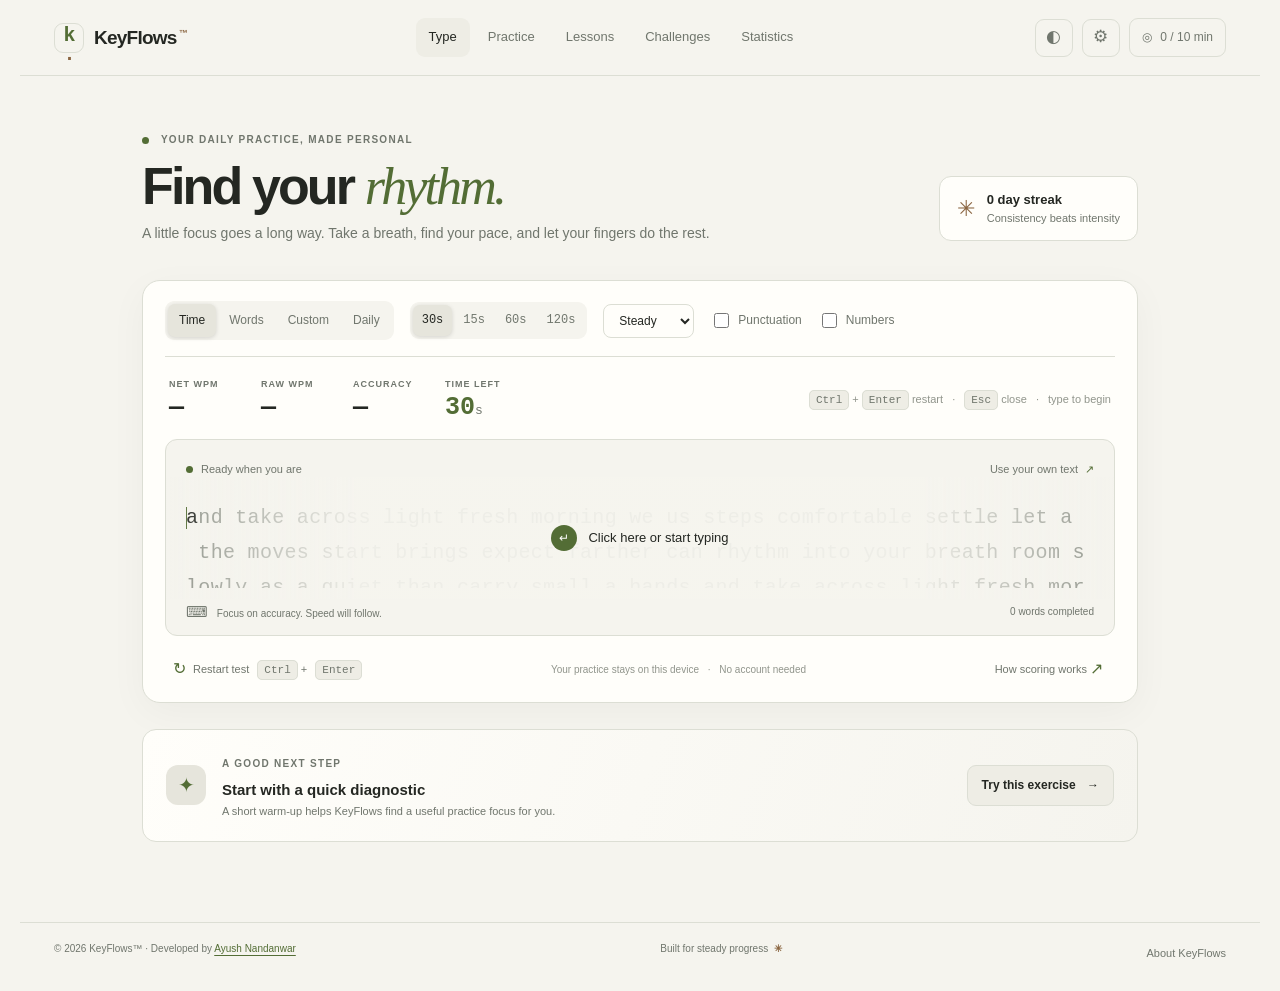
==== index.html @ b2ab203e "fix: polish KeyFlows typing experience" ====
<!doctype html>
<html lang="en" data-theme="dark">
<head>
  <meta charset="utf-8">
  <meta name="viewport" content="width=device-width, initial-scale=1">
  <meta name="theme-color" content="#111311">
  <meta name="description" content="A calmer way to build typing speed and accuracy. Practice with focused tests, thoughtful lessons, and private progress tracking.">
  <meta property="og:title" content="KeyFlows — Find your rhythm">
  <meta property="og:description" content="A calmer way to build typing speed and accuracy.">
  <meta property="og:type" content="website">
  <meta property="og:image" content="assets/og-image.svg">
  <!-- Replace the canonical URL with your deployed GitHub Pages URL. -->
  <link rel="canonical" href="https://key-flows.github.io/">
  <link rel="icon" href="assets/favicon.svg" type="image/svg+xml">
  <link rel="stylesheet" href="css/styles.css">
  <link rel="stylesheet" href="css/responsive.css">
  <link rel="stylesheet" href="css/accessibility.css">
  <title>KeyFlows — Find your rhythm</title>
</head>
<body>
  <a class="skip-link" href="#main">Skip to practice</a>
  <header class="topbar">
    <a class="brand" href="#type" aria-label="KeyFlows home"><span class="brand-mark">k<span>·</span></span><span>KeyFlows<sup>™</sup></span></a>
    <nav class="primary-nav" aria-label="Main navigation">
      <button class="nav-link active" data-view="type" aria-current="page">Type</button><button class="nav-link" data-view="practice">Practice</button><button class="nav-link" data-view="lessons">Lessons</button><button class="nav-link" data-view="challenges">Challenges</button><button class="nav-link" data-view="statistics">Statistics</button>
    </nav>
    <div class="top-actions"><button class="icon-button" id="theme-toggle" aria-label="Toggle theme" title="Toggle theme (Ctrl+Shift+L)">◐</button><button class="icon-button" id="settings-open" aria-label="Open settings" title="Settings (Ctrl+,)">⚙</button><button class="profile-pill" id="goal-chip" aria-label="Daily goal progress">◎ <span>0 / 10 min</span></button></div>
  </header>

  <main id="main">
    <section class="view active" id="view-type" aria-labelledby="page-title">
      <div class="hero-line"><div><div class="eyebrow"><span class="live-dot"></span> YOUR DAILY PRACTICE, MADE PERSONAL</div><h1 id="page-title">Find your <em>rhythm.</em></h1><p class="subhead">A little focus goes a long way. Take a breath, find your pace, and let your fingers do the rest.</p></div><div class="streak-mini"><span class="streak-icon">✳</span><div><b id="streak-count">0 day streak</b><small>Consistency beats intensity</small></div></div></div>
      <div class="practice-shell">
        <fieldset class="mode-toolbar"><legend class="sr-only">Test options</legend>
          <div class="segmented" role="group" aria-label="Test mode"><button class="segment selected" data-mode="time">Time</button><button class="segment" data-mode="words">Words</button><button class="segment" data-mode="custom">Custom</button><button class="segment" data-mode="daily">Daily</button></div>
          <div class="option-group" id="duration-options" aria-label="Test length"><button class="option selected" data-value="30">30s</button><button class="option" data-value="15">15s</button><button class="option" data-value="60">60s</button><button class="option" data-value="120">120s</button></div>
          <div class="option-group hidden" id="word-options" aria-label="Word count"><button class="option" data-value="10">10</button><button class="option selected" data-value="25">25</button><button class="option" data-value="50">50</button><button class="option" data-value="100">100</button></div>
          <label class="select-wrap"><span class="sr-only">Difficulty</span><select id="difficulty"><option value="easy">Gentle</option><option value="standard" selected>Steady</option><option value="hard">Focused</option></select></label>
          <label class="toggle-label"><input type="checkbox" id="punctuation"><span>Punctuation</span></label><label class="toggle-label"><input type="checkbox" id="numbers"><span>Numbers</span></label>
        </fieldset>
        <div class="live-stats" aria-live="off"><div class="metric"><span>NET WPM</span><strong id="live-wpm">—</strong></div><div class="metric"><span>RAW WPM</span><strong id="live-raw">—</strong></div><div class="metric"><span>ACCURACY</span><strong id="live-accuracy">—</strong></div><div class="metric timer-metric"><span>TIME LEFT</span><strong id="live-timer">30<span>s</span></strong></div><div class="keyboard-hint"><kbd>Ctrl</kbd> + <kbd>Enter</kbd> restart <i>·</i> <kbd>Esc</kbd> close <i>·</i> type to begin</div></div>
        <div class="typing-card" id="typing-card"><div class="typing-meta"><span><i class="status-dot" id="status-dot"></i><span id="test-status" role="status" aria-live="polite">Ready when you are</span></span><button class="text-action" id="custom-text-open">Use your own text <span>↗</span></button></div><div id="typing-text" class="typing-text" aria-hidden="true" tabindex="-1"></div><p id="typing-accessible-text" class="sr-only"></p><textarea id="typing-input" class="typing-input" aria-label="Typing input area" aria-describedby="typing-accessible-text typing-help" autocomplete="off" autocapitalize="off" spellcheck="false" rows="1"></textarea><span id="typing-help" class="sr-only">Type the text shown. Backspace moves back but mistakes remain in scoring.</span><button id="start-overlay" class="start-overlay"><span class="play-icon">↵</span><span>Click here or start typing</span></button><div class="typing-footer"><span><span class="key-icon">⌨</span> Focus on accuracy. Speed will follow.</span><span id="word-progress">0 / 25 words</span></div></div>
        <div class="below-practice"><button class="quiet-button" id="restart-btn"><span>↻</span> Restart test <kbd>Ctrl</kbd> + <kbd>Enter</kbd></button><span class="privacy-note">Your practice stays on this device <span>·</span> No account needed</span><button class="quiet-button" id="help-open">How scoring works <span>↗</span></button></div>
      </div>
      <section class="next-exercise" aria-label="Recommended practice"><div class="next-icon">✦</div><div class="next-copy"><span class="eyebrow">A GOOD NEXT STEP</span><h2 id="recommend-title">Start with a quick diagnostic</h2><p id="recommend-copy">A short warm-up helps KeyFlows find a useful practice focus for you.</p></div><button class="button button-secondary" id="recommend-start">Try this exercise <span>→</span></button></section>
    </section>

    <section class="view" id="view-practice" aria-labelledby="practice-title"><div class="section-heading"><div><div class="eyebrow">PRACTICE WITH PURPOSE</div><h1 id="practice-title">Build a better habit.</h1><p class="subhead">Short, focused sessions that meet you where you are.</p></div></div><div class="practice-grid"><article class="coach-card"><div class="card-icon">✦</div><div class="eyebrow">YOUR COACH</div><h2 id="coach-title">Your first session is the starting point.</h2><p id="coach-copy">Complete a quick typing test and we’ll look for patterns worth practicing. Your history stays private on this device.</p><div class="weakness-tags" id="weakness-tags"><span>Letters</span><span>Rhythm</span><span>Accuracy</span></div><button class="button button-primary" id="coach-start">Start a diagnostic <span>→</span></button></article><article class="goal-card"><div class="eyebrow">A STEADY PACE</div><h2>Your daily goal</h2><p>A few minutes of mindful practice can add up over time.</p><div class="goal-progress"><div class="ring" id="goal-ring"><span id="goal-percent">0%</span></div><div><b><span id="goal-minutes">0</span> of <span id="goal-target">10</span> min</b><small>today’s practice</small></div></div><label class="field-label" for="goal-setting">Daily target</label><select id="goal-setting" class="field"><option value="5">5 minutes</option><option value="10" selected>10 minutes</option><option value="15">15 minutes</option><option value="20">20 minutes</option></select></article></div><h2 class="subsection-title">Quick exercises</h2><div class="exercise-grid" id="exercise-grid"></div><h2 class="subsection-title">Your milestones</h2><p class="subhead">XP is earned for time spent practicing. Levels celebrate showing up, not only speed.</p><div class="milestone-card"><div class="level-mark"><span id="skill-level">1</span></div><div class="milestone-copy"><b id="level-name">New rhythm</b><span><span id="xp-total">0</span> XP · <span id="xp-next">100</span> XP to next level</span></div><div class="xp-track"><span id="xp-bar"></span></div></div><div class="badge-grid" id="badge-grid"></div></section>

    <section class="view" id="view-lessons" aria-labelledby="lessons-title"><div class="section-heading"><div><div class="eyebrow">LEARN AT YOUR OWN PACE</div><h1 id="lessons-title">Small steps, <em>strong habits.</em></h1><p class="subhead">Friendly, focused lessons to build confidence from the home row up.</p></div></div><div class="lesson-grid" id="lesson-grid"></div><div class="lesson-active hidden" id="lesson-active"><button class="text-action" id="lesson-back">← All lessons</button><div class="lesson-copy"><span class="eyebrow" id="lesson-kicker">LESSON 01</span><h2 id="lesson-name"></h2><p id="lesson-instructions"></p></div><div class="lesson-target" id="lesson-target"></div><button class="button button-primary" id="lesson-start">Begin lesson <span>→</span></button></div></section>

    <section class="view" id="view-challenges" aria-labelledby="challenges-title"><div class="section-heading"><div><div class="eyebrow">ONE TEXT. EVERY DAY.</div><h1 id="challenges-title">A daily challenge.</h1><p class="subhead">A shared prompt to keep your practice fresh. Your result is saved privately here.</p></div><div class="date-badge" id="challenge-date"></div></div><article class="challenge-card"><div class="challenge-top"><span class="challenge-mark">✳</span><div><div class="eyebrow">TODAY’S PROMPT</div><h2 id="challenge-name">Daily flow</h2></div><span class="local-badge">LOCAL PERSONAL BEST</span></div><p id="challenge-description">The same prompt is available to everyone each day.</p><div class="challenge-sample" id="challenge-sample"></div><div class="challenge-bottom"><div><span class="eyebrow">YOUR BEST TODAY</span><strong id="challenge-best">—</strong></div><div class="challenge-actions"><button class="button button-secondary" id="share-challenge">Share prompt <span>↗</span></button><button class="button button-primary" id="challenge-start">Take today’s challenge <span>→</span></button></div></div></article><div class="notice"><span>ⓘ</span><p>Challenge results are stored only in this browser. Public leaderboards, verified accounts, and cross-device sync need a server and are not part of this static edition.</p></div><h2 class="subsection-title">Your challenge history</h2><div id="challenge-history" class="history-list"></div></section>

    <section class="view" id="view-statistics" aria-labelledby="statistics-title"><div class="section-heading"><div><div class="eyebrow">YOUR PRACTICE, OVER TIME</div><h1 id="statistics-title">Progress, <em>not pressure.</em></h1><p class="subhead">A clear view of the work you’ve put in.</p></div><button class="button button-secondary" id="export-btn">Export my data <span>↓</span></button></div><div class="stat-grid"><article class="stat-tile"><span>BEST NET SPEED</span><strong id="stat-best">—</strong><small>words per minute</small></article><article class="stat-tile"><span>AVERAGE NET SPEED</span><strong id="stat-average">—</strong><small>across completed tests</small></article><article class="stat-tile"><span>AVERAGE ACCURACY</span><strong id="stat-accuracy">—</strong><small>all-time average</small></article><article class="stat-tile"><span>TESTS COMPLETED</span><strong id="stat-tests">0</strong><small><span id="stat-hours">0</span> min of practice</small></article></div><div class="charts-grid"><article class="chart-card"><div class="chart-heading"><div><span class="eyebrow">SPEED OVER TIME</span><h2>Your rhythm</h2></div><span class="chart-unit">NET WPM</span></div><svg id="speed-chart" viewBox="0 0 600 200" role="img" aria-label="Speed trend chart"><text x="300" y="100" text-anchor="middle">Complete a test to see your progress</text></svg></article><article class="chart-card"><div class="chart-heading"><div><span class="eyebrow">ACCURACY OVER TIME</span><h2>Careful counts</h2></div><span class="chart-unit">PERCENT</span></div><svg id="accuracy-chart" viewBox="0 0 600 200" role="img" aria-label="Accuracy trend chart"><text x="300" y="100" text-anchor="middle">Complete a test to see your progress</text></svg></article></div><div class="history-heading"><h2>Recent sessions</h2><span id="history-count">0 sessions</span></div><div id="session-history" class="history-list"></div></section>
  </main>

  <footer class="site-footer"><span>© 2026 KeyFlows™ · Developed by <a href="https://ayushnandanwar.github.io/" target="_blank" rel="noopener noreferrer">Ayush Nandanwar</a></span><span>Built for steady progress <b>✳</b></span><button class="text-action" data-view="about">About KeyFlows</button></footer>
  <div class="toast-region" id="toast-region" aria-live="polite"></div>

  <dialog id="result-dialog" class="dialog result-dialog"><button class="dialog-close" data-close="result-dialog" aria-label="Close results">×</button><div class="result-card" id="result-card"><div class="result-brand"><span class="brand-mark">k<span>·</span></span><span>KeyFlows</span><span class="result-tag">SESSION COMPLETE</span></div><div class="result-headline"><span class="eyebrow">A MOMENT TO BE PROUD OF</span><h2 id="result-title">You found your flow.</h2></div><div class="result-metrics"><div class="result-primary"><span>NET WPM</span><strong id="result-wpm">0</strong></div><div><span>RAW WPM</span><strong id="result-raw">0</strong></div><div><span>ACCURACY</span><strong id="result-accuracy">0%</strong></div></div><div class="result-detail"><span><b id="result-correct">0</b> correct</span><span><b id="result-errors">0</b> incorrect</span><span><b id="result-duration">0s</b> practiced</span><span><b id="result-words">0</b> words</span></div><div class="result-comparison" id="result-comparison"></div><div class="result-trend" id="result-trend" aria-label="Recent performance summary"></div><div class="result-footer">Practice at your pace. Progress follows.</div></div><div class="result-actions"><button class="button button-primary" id="retry-btn">Try again <span>↻</span></button><button class="button button-secondary" id="result-next-lesson" hidden>Next lesson <span>→</span></button><button class="button button-secondary" id="share-btn">Share result <span>↗</span></button><button class="quiet-button" data-close="result-dialog">Done</button></div><section class="result-recommend"><span class="eyebrow">NEXT, TRY THIS</span><p id="result-recommendation">Keep your rhythm going with a short exercise.</p></section></dialog>

  <dialog id="settings-dialog" class="dialog"><button class="dialog-close" data-close="settings-dialog" aria-label="Close settings">×</button><div class="eyebrow">MAKE IT YOURS</div><h2>Settings</h2><div class="settings-section"><label class="field-label" for="theme-select">Appearance</label><select class="field" id="theme-select"><option value="dark">Dark</option><option value="light">Light</option><option value="system">System</option></select><label class="field-label" for="language-select">Text language <span>Only English content is bundled in this release</span></label><select class="field" id="language-select" disabled><option value="english">English</option></select><label class="field-label" for="custom-text">Your custom text <span>Private to this browser</span></label><textarea class="field" id="custom-text" rows="4" placeholder="Paste text you’d like to practice…"></textarea><div class="settings-buttons"><button class="button button-secondary" id="import-btn">Import data</button><button class="button button-secondary" id="export-settings-btn">Export data</button><button class="button button-danger" id="reset-btn">Reset all data</button><input type="file" id="import-file" accept="application/json,.json" hidden></div></div><p class="privacy-explainer">KeyFlows stores your settings and session summaries in local browser storage. Data does not sync between devices. Typed text is not saved with your results.</p></dialog>

  <dialog id="help-dialog" class="dialog"><button class="dialog-close" data-close="help-dialog" aria-label="Close help">×</button><div class="eyebrow">CLEAR AND CONSISTENT</div><h2>How scoring works</h2><div class="formula-list"><p><b>Raw WPM</b><span>Total characters typed ÷ 5 ÷ elapsed minutes.</span></p><p><b>Net WPM</b><span>Raw WPM minus incorrect characters ÷ elapsed minutes ÷ 5. Mistakes remain in the penalty even after correction.</span></p><p><b>Accuracy</b><span>Correct keystrokes ÷ all attempted keystrokes × 100. Backspaces don’t erase an earlier mistake from this measure.</span></p><p><b>Skipped characters</b><span>Are not counted as attempts. A word counts as completed when its trailing space is entered (or at the end of the prompt).</span></p></div><p class="privacy-explainer">Speed is hidden briefly at the start to avoid noisy readings. WPM is shown only after at least 3 seconds for a more reliable reading. Results use actual elapsed time and only completed sessions are saved.</p><div class="shortcut-list"><h3>Keyboard shortcuts</h3><p><kbd>Ctrl</kbd> + <kbd>Enter</kbd><span>Restart the current test</span></p><p><kbd>Tab</kbd><span>Move to the next focusable control</span></p><p><kbd>Esc</kbd><span>Close an open dialog</span></p><p><kbd>Ctrl</kbd> + <kbd>,</kbd><span>Open settings</span></p><p><kbd>Ctrl</kbd> + <kbd>Shift</kbd> + <kbd>L</kbd><span>Toggle theme</span></p><p><kbd>Enter</kbd><span>Start a test from page focus; in custom text, type a line break</span></p></div></dialog>
  <dialog id="custom-dialog" class="dialog"><button class="dialog-close" data-close="custom-dialog" aria-label="Close custom text">×</button><div class="eyebrow">PRACTICE YOUR WORDS</div><h2>Bring your own text.</h2><p class="subhead">Paste anything you’d like to practice. It stays in this browser and won’t be saved with session results.</p><textarea class="field" id="custom-dialog-input" rows="5" placeholder="Paste a paragraph here…"></textarea><button class="button button-primary full-button" id="apply-custom">Practice this text <span>→</span></button></dialog>
  <dialog id="about-dialog" class="dialog"><button class="dialog-close" data-close="about-dialog" aria-label="Close about">×</button><div class="eyebrow">PRACTICE THAT FEELS GOOD</div><h2>A calmer way to find your flow.</h2><p>KeyFlows is a focused, private typing practice space. The useful kind of progress is personal: showing up, building accuracy, and finding a pace that feels comfortable.</p><p>KeyFlows™ is developed by <a href="https://ayushnandanwar.github.io/" target="_blank" rel="noopener noreferrer">Ayush Nandanwar</a>. Connect with him on <a href="https://github.com/ayushnandanwar" target="_blank" rel="noopener noreferrer">GitHub</a> or <a href="https://www.linkedin.com/in/ayush-nandanwar-630214210/" target="_blank" rel="noopener noreferrer">LinkedIn</a>.</p><p>KeyFlows is a static website. Your account-free practice and progress live in this browser. Global leaderboards, multiplayer, and cross-device sync require a backend and are not enabled.</p><button class="button button-primary full-button" data-close="about-dialog">Back to practice</button></dialog>
  <script type="module" src="js/app.js?v=1.1.4"></script>
</body>
</html>
---- css/styles.css ----
:root{color-scheme:dark;--bg:#111311;--surface:#181b18;--surface-2:#202420;--surface-3:#272c27;--ink:#e8e9df;--muted:#969c91;--dim:#687066;--line:#2c322b;--accent:#c5d99a;--accent-ink:#152016;--warm:#d2b593;--bad:#ee8e84;--good:#bdd892;--shadow:0 24px 80px #0005;--radius:16px;--radius-sm:10px;--space:8px;--mono:ui-monospace,SFMono-Regular,Menlo,Monaco,Consolas,"Liberation Mono",monospace;--sans:Inter,-apple-system,BlinkMacSystemFont,"Segoe UI",sans-serif;--motion:180ms ease}
:root[data-theme="light"]{color-scheme:light;--bg:#f5f4ee;--surface:#fffefa;--surface-2:#eeede5;--surface-3:#e6e5dc;--ink:#242722;--muted:#70766d;--dim:#91958c;--line:#dcded4;--accent:#536d35;--accent-ink:#fff;--warm:#8a6540;--bad:#b1443a;--good:#55743c;--shadow:0 20px 60px #28301a1a}
*{box-sizing:border-box}html{scroll-behavior:smooth}body{margin:0;background:var(--bg);color:var(--ink);font:15px/1.55 var(--sans);min-height:100vh;transition:background var(--motion),color var(--motion)}button,input,select,textarea{font:inherit}button{color:inherit;cursor:pointer}button:focus-visible,a:focus-visible,select:focus-visible,input:focus-visible,textarea:focus-visible{outline:2px solid var(--accent);outline-offset:3px}button:disabled{opacity:.45;cursor:not-allowed}.sr-only{position:absolute;width:1px;height:1px;padding:0;margin:-1px;overflow:hidden;clip:rect(0,0,0,0);white-space:nowrap;border:0}.skip-link{position:fixed;top:-60px;left:16px;background:var(--accent);color:var(--accent-ink);padding:10px 16px;border-radius:8px;z-index:20}.skip-link:focus{top:12px}.topbar{height:76px;max-width:1240px;margin:auto;display:flex;align-items:center;justify-content:space-between;padding:0 34px;border-bottom:1px solid var(--line)}.brand{display:flex;align-items:center;gap:10px;color:var(--ink);text-decoration:none;font-weight:700;letter-spacing:-.04em;font-size:19px}.brand-mark{display:inline-grid;place-items:center;border:1px solid var(--line);border-radius:9px;width:30px;height:30px;font:700 20px var(--mono);color:var(--accent)}.brand-mark span{color:var(--warm)}.primary-nav{display:flex;gap:5px}.nav-link,.icon-button,.profile-pill{background:none;border:0;color:var(--muted);border-radius:9px}.nav-link{padding:9px 13px;font-size:13px}.nav-link:hover,.nav-link.active{background:var(--surface-2);color:var(--ink)}.top-actions{display:flex;align-items:center;gap:9px}.icon-button{width:38px;height:38px;border:1px solid var(--line);font-size:17px}.icon-button:hover,.profile-pill:hover{background:var(--surface-2);color:var(--ink)}.profile-pill{border:1px solid var(--line);padding:9px 12px;font-size:12px}.profile-pill span{margin-left:5px}main{max-width:1060px;margin:auto;padding:56px 32px 80px}.view{display:none;animation:appear .28s ease}.view.active{display:block}@keyframes appear{from{opacity:.5;transform:translateY(4px)}to{opacity:1;transform:none}}.hero-line{display:flex;align-items:flex-end;justify-content:space-between;margin-bottom:36px}.eyebrow{font-size:10px;font-weight:700;letter-spacing:.13em;color:var(--muted)}.live-dot,.status-dot{display:inline-block;width:7px;height:7px;background:var(--accent);border-radius:50%;margin-right:8px;vertical-align:middle}.hero-line h1,.section-heading h1{margin:10px 0 8px;font-size:clamp(36px,5vw,52px);letter-spacing:-.055em;line-height:1.08;font-weight:600}.hero-line h1 em,.section-heading h1 em{font-family:Georgia,serif;font-weight:400;color:var(--accent)}.subhead{color:var(--muted);margin:0;max-width:600px;font-size:14px}.streak-mini{display:flex;align-items:center;gap:12px;padding:13px 17px;border:1px solid var(--line);border-radius:12px;background:var(--surface);margin-bottom:3px}.streak-icon{font-size:22px;color:var(--warm)}.streak-mini b,.streak-mini small{display:block}.streak-mini b{font-size:13px}.streak-mini small{font-size:11px;color:var(--muted)}.practice-shell{border:1px solid var(--line);border-radius:18px;background:var(--surface);padding:20px 22px 14px;box-shadow:0 10px 38px #0000000a}.mode-toolbar{display:flex;align-items:center;gap:16px;flex-wrap:wrap;padding-bottom:16px;border-bottom:1px solid var(--line)}.segmented,.option-group{display:flex;align-items:center;background:var(--bg);border-radius:9px;padding:3px;gap:2px}.segment,.option{border:0;background:transparent;color:var(--muted);border-radius:7px;padding:7px 11px;font-size:12px}.segment.selected,.option.selected{background:var(--surface-3);color:var(--ink);box-shadow:0 1px 4px #0002}.option{font-family:var(--mono);padding:6px 9px}.select-wrap select,.field{border:1px solid var(--line);background:var(--surface);color:var(--ink);border-radius:8px;padding:8px 11px;font-size:12px}.toggle-label{font-size:12px;color:var(--muted);display:flex;gap:6px;align-items:center;cursor:pointer}.toggle-label input{accent-color:var(--accent);width:15px;height:15px}.hidden{display:none!important}.live-stats{display:flex;align-items:center;gap:28px;padding:21px 4px 17px}.metric{min-width:64px}.metric span,.result-metrics span,.stat-tile>span{display:block;font-size:9px;letter-spacing:.11em;color:var(--muted);font-weight:700}.metric strong{font:600 25px var(--mono);display:block;margin-top:1px}.timer-metric strong{color:var(--accent)}.timer-metric strong span{display:inline;font:400 13px var(--mono);letter-spacing:0;color:var(--muted)}.keyboard-hint{margin-left:auto;color:var(--dim);font-size:11px}kbd{font:11px var(--mono);padding:3px 6px;border:1px solid var(--line);border-radius:5px;color:var(--muted);background:var(--surface-2)}.keyboard-hint i{font-style:normal;padding:0 6px;color:var(--dim)}.typing-card{position:relative;background:var(--bg);border:1px solid var(--line);border-radius:12px;padding:17px 20px 12px;min-height:194px;cursor:text;overflow:hidden}.typing-meta,.typing-footer{display:flex;justify-content:space-between;align-items:center;color:var(--muted);font-size:11px}.text-action{background:none;border:0;color:var(--muted);padding:4px 0;font-size:11px}.text-action:hover{color:var(--accent)}.text-action span{color:var(--accent);padding-left:4px}.typing-text{height:106px;overflow:hidden;position:relative;padding-top:18px;font:20px/1.75 var(--mono);letter-spacing:.015em;color:var(--dim);word-break:break-word;user-select:none}.char{position:relative;white-space:pre}.char.correct{color:var(--ink)}.char.incorrect{color:var(--bad);background:#ee8e8420;border-radius:2px;text-decoration:underline;text-decoration-color:var(--bad);text-underline-offset:4px}.char.current:before{content:"";position:absolute;left:-1px;top:1px;bottom:0;width:2px;background:var(--accent);animation:blink 1s step-end infinite}.char.current{color:var(--ink)}@keyframes blink{50%{opacity:0}}.typing-input{position:absolute;opacity:.01;width:1px;height:1px;top:40%;left:50%;resize:none;border:0;padding:0}.start-overlay{position:absolute;inset:37px 0 36px;border:0;background:linear-gradient(90deg,transparent,#111311e8 20%,#111311e8 80%,transparent);color:var(--ink);display:flex;gap:11px;align-items:center;justify-content:center;font-size:13px;opacity:1;transition:opacity var(--motion)}:root[data-theme="light"] .start-overlay{background:linear-gradient(90deg,transparent,#f5f4eeed 20%,#f5f4eeed 80%,transparent)}.start-overlay.hidden{opacity:0;pointer-events:none}.play-icon{width:26px;height:26px;display:grid;place-items:center;border-radius:50%;background:var(--accent);color:var(--accent-ink);font-size:12px}.typing-footer{margin-top:12px;font-size:10px}.key-icon{font-size:15px;margin-right:6px}.below-practice{display:flex;align-items:center;justify-content:space-between;padding:15px 2px 0}.quiet-button{border:0;background:transparent;color:var(--muted);font-size:11px;padding:6px}.quiet-button:hover{color:var(--ink)}.quiet-button>span{font-size:16px;color:var(--accent);vertical-align:-1px;margin-right:4px}.quiet-button kbd{margin-left:5px}.privacy-note{font-size:10px;color:var(--dim)}.privacy-note span{padding:0 6px}.next-exercise{margin-top:26px;border:1px solid var(--line);border-radius:14px;background:linear-gradient(110deg,var(--surface),var(--bg));padding:20px 23px;display:flex;align-items:center;gap:16px}.next-icon,.card-icon{display:grid;place-items:center;flex:none;width:40px;height:40px;background:var(--surface-3);border-radius:12px;color:var(--accent);font-size:20px}.next-copy{flex:1}.next-copy h2{font-size:15px;margin:5px 0 2px;font-weight:600}.next-copy p{font-size:11px;color:var(--muted);margin:0}.button{border-radius:9px;padding:10px 14px;border:1px solid var(--line);font-size:12px;font-weight:600;transition:transform var(--motion),background var(--motion)}.button:hover{transform:translateY(-1px)}.button span{margin-left:8px}.button-primary{background:var(--accent);color:var(--accent-ink);border-color:var(--accent)}.button-primary:hover{filter:brightness(1.05)}.button-secondary{background:var(--surface-2);color:var(--ink)}.button-secondary:hover{background:var(--surface-3)}.button-danger{background:transparent;border-color:#b1443a66;color:var(--bad)}.section-heading{display:flex;justify-content:space-between;align-items:flex-end;margin-bottom:30px}.section-heading h1{font-size:42px}.section-heading .button{margin-bottom:5px}.practice-grid{display:grid;grid-template-columns:1.35fr 1fr;gap:16px}.coach-card,.goal-card,.chart-card,.stat-tile,.challenge-card{border:1px solid var(--line);background:var(--surface);border-radius:15px;padding:23px}.coach-card{background:linear-gradient(140deg,var(--surface),var(--surface-2));}.coach-card .card-icon{margin-bottom:21px}.coach-card h2,.goal-card h2{font-size:21px;letter-spacing:-.03em;margin:8px 0}.coach-card p,.goal-card p{font-size:12px;color:var(--muted);max-width:440px}.weakness-tags{display:flex;gap:7px;margin:20px 0}.weakness-tags span{font-size:10px;padding:5px 9px;border:1px solid var(--line);border-radius:99px;color:var(--muted)}.goal-progress{display:flex;align-items:center;gap:15px;margin:23px 0}.goal-progress b,.goal-progress small{display:block}.goal-progress b{font:15px var(--mono)}.goal-progress small{font-size:10px;color:var(--muted);margin-top:3px}.ring{width:60px;height:60px;border-radius:50%;display:grid;place-items:center;background:conic-gradient(var(--accent) 0deg,var(--surface-3) 0);position:relative}.ring:before{content:"";position:absolute;inset:6px;border-radius:50%;background:var(--surface)}.ring span{z-index:1;font:11px var(--mono)}.field-label{display:block;font-size:11px;color:var(--muted);margin:13px 0 7px}.field{width:100%;font-size:12px}.subsection-title{font-size:16px;margin:35px 0 14px}.exercise-grid,.lesson-grid{display:grid;grid-template-columns:repeat(3,1fr);gap:12px}.exercise-card,.lesson-card{border:1px solid var(--line);background:var(--surface);border-radius:12px;padding:17px;text-align:left;transition:border var(--motion),transform var(--motion)}.exercise-card:hover,.lesson-card:hover{border-color:var(--accent);transform:translateY(-2px)}.exercise-card b,.exercise-card span,.lesson-card b,.lesson-card span{display:block}.exercise-card b,.lesson-card b{font-size:13px;margin:8px 0 4px}.exercise-card span,.lesson-card span{font-size:11px;color:var(--muted)}.exercise-card i,.lesson-number{font-style:normal;color:var(--accent);font:12px var(--mono)}.lesson-card{min-height:136px}.lesson-active{margin-top:26px;border:1px solid var(--line);background:var(--surface);border-radius:15px;padding:24px}.lesson-copy h2{font-size:25px;margin:7px 0}.lesson-copy p{color:var(--muted);font-size:13px}.lesson-target{font:18px/1.8 var(--mono);color:var(--dim);padding:20px;border-radius:10px;background:var(--bg);margin:20px 0;word-break:break-word}.date-badge{border:1px solid var(--line);border-radius:9px;padding:9px 13px;font-size:11px;color:var(--muted)}.challenge-card{padding:25px}.challenge-top{display:flex;align-items:center;gap:14px}.challenge-mark{font-size:27px;color:var(--warm)}.challenge-top h2{margin:2px 0;font-size:20px}.local-badge{margin-left:auto;color:var(--muted);font-size:9px;letter-spacing:.1em;border:1px solid var(--line);border-radius:20px;padding:6px 9px}.challenge-card>p{font-size:12px;color:var(--muted)}.challenge-sample{font:17px/1.7 var(--mono);color:var(--muted);background:var(--bg);padding:18px;border-radius:9px;margin:20px 0}.challenge-bottom{display:flex;align-items:center;justify-content:space-between}.challenge-bottom strong{display:block;font:20px var(--mono);margin-top:4px}.notice{display:flex;gap:10px;margin-top:15px;padding:13px;border:1px solid var(--line);border-radius:10px;color:var(--muted);font-size:11px}.notice p{margin:0}.notice>span{color:var(--accent)}.history-list{border:1px solid var(--line);border-radius:12px;overflow:hidden;background:var(--surface)}.empty-state{color:var(--muted);font-size:12px;padding:24px;text-align:center}.history-row{display:grid;grid-template-columns:1fr 90px 80px 100px;gap:12px;padding:13px 16px;border-bottom:1px solid var(--line);align-items:center;font-size:11px}.history-row:last-child{border-bottom:0}.history-row strong{font:14px var(--mono)}.history-row small{color:var(--muted);display:block}.history-row .row-date{color:var(--muted)}.stat-grid{display:grid;grid-template-columns:repeat(4,1fr);gap:12px;margin-bottom:15px}.stat-tile strong{display:block;font:28px var(--mono);margin:12px 0 0}.stat-tile small{font-size:10px;color:var(--muted)}.charts-grid{display:grid;grid-template-columns:1fr 1fr;gap:14px}.chart-card{padding:20px}.chart-heading{display:flex;justify-content:space-between;align-items:center}.chart-heading h2{font-size:15px;margin:4px 0}.chart-unit{font:9px var(--mono);color:var(--muted)}.chart-card svg{width:100%;height:auto;margin-top:14px;overflow:visible}.chart-card svg text{fill:var(--muted);font:11px var(--sans)}.chart-card svg .grid-line{stroke:var(--line);stroke-dasharray:3 5}.chart-card svg .chart-line{fill:none;stroke:var(--accent);stroke-width:2.5}.chart-card svg .chart-area{fill:var(--accent);opacity:.11}.chart-card svg .chart-point{fill:var(--surface);stroke:var(--accent);stroke-width:2}.history-heading{display:flex;align-items:center;justify-content:space-between;margin:30px 0 12px}.history-heading h2{font-size:16px;margin:0}.history-heading span{font-size:10px;color:var(--muted)}.site-footer{max-width:1240px;margin:auto;padding:18px 34px 25px;display:flex;justify-content:space-between;border-top:1px solid var(--line);color:var(--muted);font-size:10px}.site-footer b{color:var(--warm);padding-left:3px}.dialog{border:1px solid var(--line);border-radius:18px;background:var(--surface);color:var(--ink);padding:27px;width:min(500px,calc(100vw - 30px));max-height:90vh;overflow:auto;box-shadow:var(--shadow)}dialog::backdrop{background:#080a08b8;backdrop-filter:blur(3px)}.dialog h2{margin:6px 0 20px;font-size:25px;letter-spacing:-.03em}.dialog-close{position:absolute;right:16px;top:14px;width:30px;height:30px;border:0;border-radius:50%;background:var(--surface-2);font-size:20px;color:var(--muted)}.dialog-close:hover{color:var(--ink)}.settings-section .field-label span{float:right;color:var(--dim);font-size:9px}.settings-buttons{display:flex;flex-wrap:wrap;gap:7px;margin-top:18px}.settings-buttons .button{font-size:10px}.privacy-explainer{font-size:11px;color:var(--muted);margin:20px 0 0}.result-dialog{width:min(620px,calc(100vw - 28px));padding:18px}.result-card{border:1px solid var(--line);background:var(--bg);border-radius:12px;padding:25px}.result-brand{display:flex;align-items:center;gap:8px;font-weight:700;font-size:13px}.result-brand .brand-mark{width:25px;height:25px;font-size:16px}.result-tag{margin-left:auto;font-size:9px;color:var(--muted);letter-spacing:.13em}.result-headline{margin:29px 0 18px}.result-headline h2{margin:5px 0 0;font:26px Georgia,serif;color:var(--accent)}.result-metrics{display:grid;grid-template-columns:1.3fr 1fr 1fr;border-top:1px solid var(--line);border-bottom:1px solid var(--line);padding:18px 0}.result-metrics strong{font:24px var(--mono);display:block;margin-top:4px}.result-primary strong{font-size:43px;color:var(--accent)}.result-detail{display:flex;gap:22px;padding:15px 0;color:var(--muted);font-size:10px}.result-detail b{color:var(--ink)}.result-comparison{font-size:11px;color:var(--muted);border-top:1px solid var(--line);padding-top:13px}.result-footer{font:italic 13px Georgia,serif;color:var(--warm);text-align:right;margin-top:17px}.result-actions{display:flex;align-items:center;justify-content:center;gap:9px;padding:15px 0 6px}.result-recommend{padding:10px 6px;border-top:1px solid var(--line)}.result-recommend p{font-size:11px;color:var(--muted);margin:5px 0}.formula-list p,.shortcut-list p{display:grid;grid-template-columns:130px 1fr;gap:10px;border-bottom:1px solid var(--line);padding:10px 0;margin:0;font-size:11px}.formula-list b{color:var(--accent)}.formula-list span,.shortcut-list span{color:var(--muted)}.shortcut-list h3{font-size:13px;margin:23px 0 8px}.shortcut-list p{grid-template-columns:150px 1fr;align-items:center}.shortcut-list kbd{margin-right:3px}.full-button{width:100%;margin-top:15px}.dialog>.subhead{margin:-10px 0 15px}.toast-region{position:fixed;bottom:22px;left:50%;transform:translateX(-50%);z-index:30;display:grid;gap:8px}.toast{padding:10px 15px;border-radius:9px;background:var(--surface-3);border:1px solid var(--line);box-shadow:var(--shadow);font-size:12px;animation:appear .2s ease}.field::placeholder{color:var(--dim)}
@media(prefers-reduced-motion:reduce){*,*:before,*:after{scroll-behavior:auto!important;animation-duration:.01ms!important;animation-iteration-count:1!important;transition-duration:.01ms!important}}
.milestone-card{display:grid;grid-template-columns:44px 1fr 1fr;align-items:center;gap:14px;padding:16px;border:1px solid var(--line);background:var(--surface);border-radius:12px;margin:13px 0}.level-mark{width:42px;height:42px;border-radius:50%;display:grid;place-items:center;background:var(--accent);color:var(--accent-ink);font:16px var(--mono)}.milestone-copy b,.milestone-copy span{display:block}.milestone-copy b{font-size:13px}.milestone-copy span{font-size:10px;color:var(--muted)}.xp-track{height:6px;border-radius:6px;background:var(--surface-3);overflow:hidden}.xp-track span{display:block;width:0;height:100%;background:var(--accent);transition:width .3s ease}.badge-grid{display:grid;grid-template-columns:repeat(5,1fr);gap:8px;margin-top:10px}.badge{display:flex;align-items:center;gap:7px;padding:9px;border:1px solid var(--line);background:var(--surface);border-radius:9px;color:var(--dim);font-size:9px}.badge span{font-size:14px}.badge.earned{border-color:color-mix(in srgb,var(--accent) 45%,var(--line));color:var(--ink)}.badge.earned span{color:var(--accent)}.challenge-actions{display:flex;gap:8px;flex-wrap:wrap;justify-content:flex-end}.result-trend{font-size:10px;color:var(--muted);padding:10px 0 0}.char.correct{text-decoration:underline;text-decoration-style:dotted;text-decoration-color:var(--good);text-underline-offset:4px}
---- css/responsive.css ----
@media(max-width:900px){.topbar{padding:0 22px}.primary-nav{gap:0}.nav-link{padding:9px}.profile-pill span{display:none}main{padding:45px 24px 65px}.mode-toolbar{gap:10px}.live-stats{gap:19px}.keyboard-hint{font-size:0}.keyboard-hint kbd,.keyboard-hint i{font-size:10px}.stat-grid{grid-template-columns:repeat(2,1fr)}}
@media(max-width:650px){.topbar{height:auto;min-height:66px;flex-wrap:wrap;padding:12px 17px;gap:10px}.brand{font-size:17px}.primary-nav{order:3;overflow:auto;width:100%;justify-content:space-between}.nav-link{font-size:11px;padding:7px 9px;white-space:nowrap}.top-actions{margin-left:auto}.top-actions .profile-pill{display:none}main{padding:34px 16px 55px}.hero-line{align-items:flex-start;gap:15px;flex-direction:column;margin-bottom:25px}.hero-line h1,.section-heading h1{font-size:38px}.streak-mini{padding:8px 11px}.practice-shell{padding:13px 12px 10px}.mode-toolbar{gap:8px}.segmented{order:0}.select-wrap{margin-left:auto}.toggle-label{font-size:10px}.live-stats{display:grid;grid-template-columns:repeat(4,1fr);gap:8px;padding:17px 3px 13px}.metric{min-width:0}.metric strong{font-size:20px}.keyboard-hint{grid-column:1/-1;margin:0;font-size:10px}.keyboard-hint kbd,.keyboard-hint i{font-size:9px}.typing-card{padding:13px;min-height:190px}.typing-text{font-size:17px;height:110px;line-height:1.7}.typing-meta{font-size:9px}.typing-footer{font-size:9px}.below-practice{gap:5px;flex-wrap:wrap}.privacy-note{order:3;width:100%;text-align:center}.quiet-button{font-size:10px}.next-exercise{align-items:flex-start;flex-wrap:wrap;padding:16px;gap:11px}.next-copy{min-width:calc(100% - 55px)}.next-exercise .button{margin-left:51px}.section-heading{align-items:flex-start;gap:10px;flex-direction:column}.section-heading h1{font-size:34px}.section-heading .button{margin:0}.practice-grid,.charts-grid{grid-template-columns:1fr}.exercise-grid,.lesson-grid{grid-template-columns:1fr 1fr}.coach-card,.goal-card,.chart-card,.challenge-card{padding:17px}.stat-grid{gap:8px}.stat-tile{padding:13px}.stat-tile strong{font-size:23px}.stat-tile>span{font-size:8px}.stat-tile small{font-size:9px}.challenge-top{flex-wrap:wrap}.local-badge{margin-left:0}.challenge-bottom{align-items:flex-start;gap:14px;flex-direction:column}.challenge-actions{justify-content:flex-start}.history-row{grid-template-columns:1fr 58px 65px;gap:7px;padding:11px}.history-row .row-date{display:none}.site-footer{padding:16px;gap:8px;flex-wrap:wrap}.site-footer>span:nth-child(2){display:none}.result-detail{gap:11px;flex-wrap:wrap}.result-metrics strong{font-size:20px}.result-primary strong{font-size:36px}.result-card{padding:18px}.result-actions{flex-wrap:wrap}.formula-list p{grid-template-columns:95px 1fr}.shortcut-list p{grid-template-columns:130px 1fr}.milestone-card{grid-template-columns:42px 1fr}.xp-track{grid-column:1/-1}.badge-grid{grid-template-columns:repeat(2,1fr)}}
@media(max-width:390px){.segment{padding:7px 8px;font-size:10px}.option{padding:6px 7px}.toggle-label{font-size:9px}.typing-text{font-size:15px}.exercise-grid,.lesson-grid{grid-template-columns:1fr}.streak-mini{width:100%}}
---- css/accessibility.css ----
/* Small, targeted usability improvements layered over the visual system. */
.typing-card:focus-within {
  outline: 2px solid var(--accent);
  outline-offset: 3px;
}

.mode-toolbar {
  border: 0;
  border-bottom: 1px solid var(--line);
  min-width: 0;
  margin: 0;
  padding: 0 0 16px;
}

.brand sup {
  color: var(--warm);
  font-size: 9px;
  margin-left: 2px;
  vertical-align: super;
}

.site-footer a,
.dialog a {
  color: var(--accent);
  text-underline-offset: 3px;
}

@media (max-width: 390px) {
  .mode-toolbar {
    gap: 8px;
  }

  .mode-toolbar .segmented {
    width: 100%;
  }

  .mode-toolbar .segment {
    flex: 1;
    padding-inline: 5px;
  }

  .mode-toolbar .select-wrap {
    margin-left: 0;
  }
}
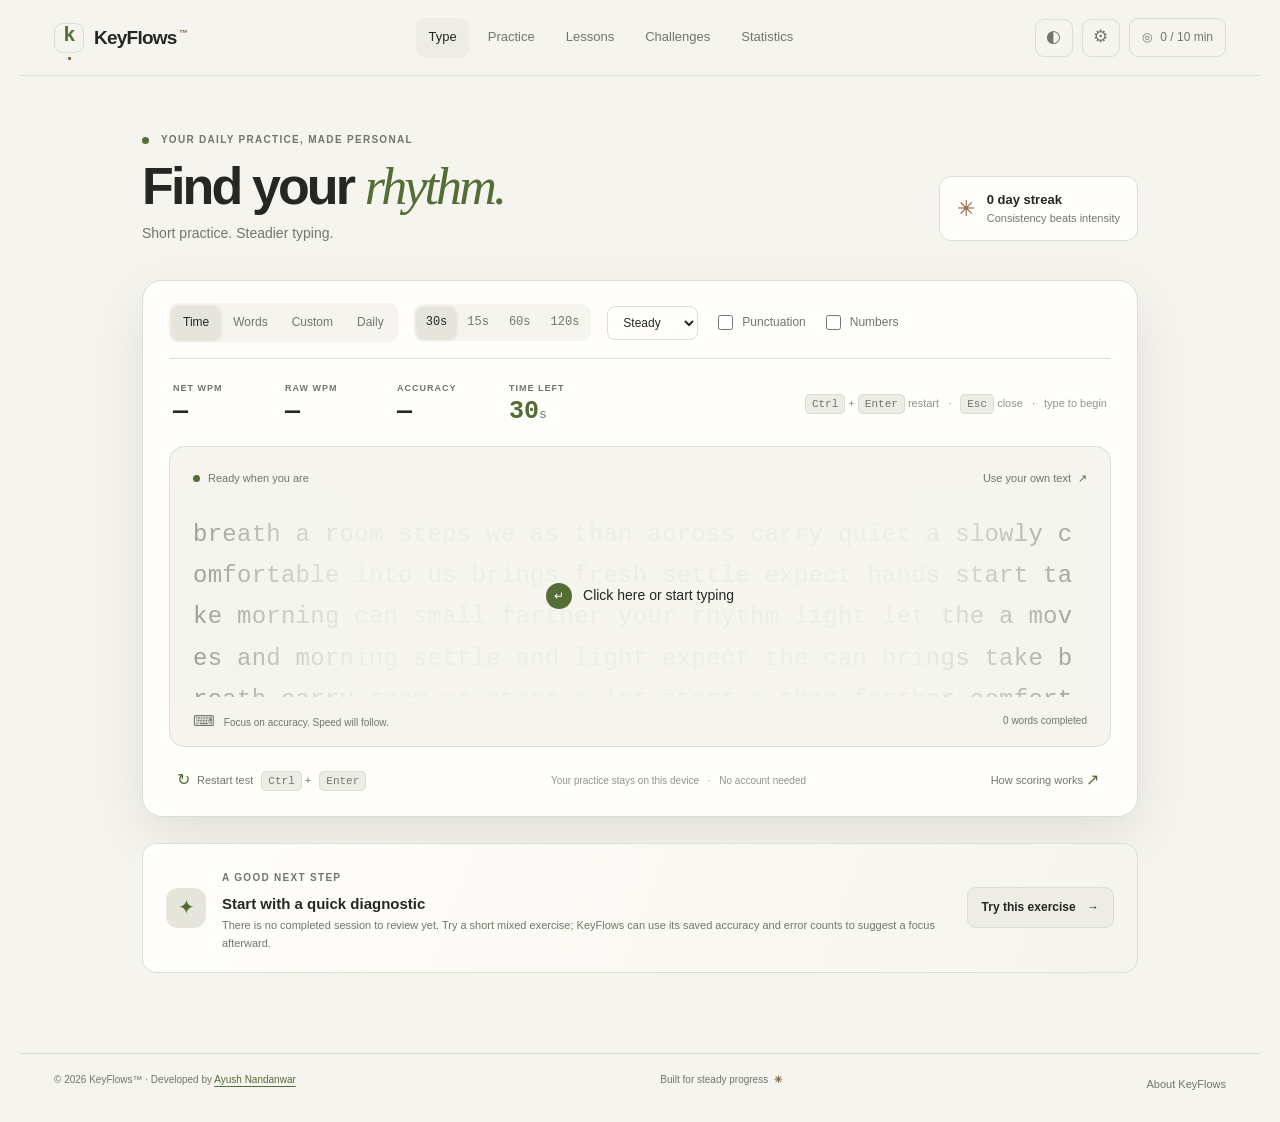
==== commit 50e5a366: "feat: personalize and polish KeyFlows practice Expand and clarify the typing stage, randomize genera" ====
--- a/index.html
+++ b/index.html
@@ -9,12 +9,11 @@
   <meta property="og:description" content="A calmer way to build typing speed and accuracy.">
   <meta property="og:type" content="website">
   <meta property="og:image" content="assets/og-image.svg">
-  <!-- Replace the canonical URL with your deployed GitHub Pages URL. -->
-  <link rel="canonical" href="https://key-flows.github.io/">
+  <link rel="canonical" href="https://keyflows.github.io/">
   <link rel="icon" href="assets/favicon.svg" type="image/svg+xml">
   <link rel="stylesheet" href="css/styles.css">
   <link rel="stylesheet" href="css/responsive.css">
-  <link rel="stylesheet" href="css/accessibility.css">
+  <link rel="stylesheet" href="css/accessibility.css?v=1.0.8">
   <title>KeyFlows — Find your rhythm</title>
 </head>
 <body>
@@ -29,7 +28,7 @@
 
   <main id="main">
     <section class="view active" id="view-type" aria-labelledby="page-title">
-      <div class="hero-line"><div><div class="eyebrow"><span class="live-dot"></span> YOUR DAILY PRACTICE, MADE PERSONAL</div><h1 id="page-title">Find your <em>rhythm.</em></h1><p class="subhead">A little focus goes a long way. Take a breath, find your pace, and let your fingers do the rest.</p></div><div class="streak-mini"><span class="streak-icon">✳</span><div><b id="streak-count">0 day streak</b><small>Consistency beats intensity</small></div></div></div>
+      <div class="hero-line"><div><div class="eyebrow"><span class="live-dot"></span> YOUR DAILY PRACTICE, MADE PERSONAL</div><h1 id="page-title">Find your <em>rhythm.</em></h1><p class="subhead">Short practice. Steadier typing.</p></div><div class="streak-mini"><span class="streak-icon">✳</span><div><b id="streak-count">0 day streak</b><small>Consistency beats intensity</small></div></div></div>
       <div class="practice-shell">
         <fieldset class="mode-toolbar"><legend class="sr-only">Test options</legend>
           <div class="segmented" role="group" aria-label="Test mode"><button class="segment selected" data-mode="time">Time</button><button class="segment" data-mode="words">Words</button><button class="segment" data-mode="custom">Custom</button><button class="segment" data-mode="daily">Daily</button></div>
@@ -57,13 +56,13 @@
   <footer class="site-footer"><span>© 2026 KeyFlows™ · Developed by <a href="https://ayushnandanwar.github.io/" target="_blank" rel="noopener noreferrer">Ayush Nandanwar</a></span><span>Built for steady progress <b>✳</b></span><button class="text-action" data-view="about">About KeyFlows</button></footer>
   <div class="toast-region" id="toast-region" aria-live="polite"></div>
 
-  <dialog id="result-dialog" class="dialog result-dialog"><button class="dialog-close" data-close="result-dialog" aria-label="Close results">×</button><div class="result-card" id="result-card"><div class="result-brand"><span class="brand-mark">k<span>·</span></span><span>KeyFlows</span><span class="result-tag">SESSION COMPLETE</span></div><div class="result-headline"><span class="eyebrow">A MOMENT TO BE PROUD OF</span><h2 id="result-title">You found your flow.</h2></div><div class="result-metrics"><div class="result-primary"><span>NET WPM</span><strong id="result-wpm">0</strong></div><div><span>RAW WPM</span><strong id="result-raw">0</strong></div><div><span>ACCURACY</span><strong id="result-accuracy">0%</strong></div></div><div class="result-detail"><span><b id="result-correct">0</b> correct</span><span><b id="result-errors">0</b> incorrect</span><span><b id="result-duration">0s</b> practiced</span><span><b id="result-words">0</b> words</span></div><div class="result-comparison" id="result-comparison"></div><div class="result-trend" id="result-trend" aria-label="Recent performance summary"></div><div class="result-footer">Practice at your pace. Progress follows.</div></div><div class="result-actions"><button class="button button-primary" id="retry-btn">Try again <span>↻</span></button><button class="button button-secondary" id="result-next-lesson" hidden>Next lesson <span>→</span></button><button class="button button-secondary" id="share-btn">Share result <span>↗</span></button><button class="quiet-button" data-close="result-dialog">Done</button></div><section class="result-recommend"><span class="eyebrow">NEXT, TRY THIS</span><p id="result-recommendation">Keep your rhythm going with a short exercise.</p></section></dialog>
+  <dialog id="result-dialog" class="dialog result-dialog"><button class="dialog-close" data-close="result-dialog" aria-label="Close results">×</button><div class="result-card" id="result-card"><div class="result-brand"><span class="brand-mark">k<span>·</span></span><span>KeyFlows</span><span class="result-tag">SESSION COMPLETE</span></div><div class="result-headline"><span class="eyebrow">A MOMENT TO BE PROUD OF</span><h2 id="result-title">You found your flow.</h2></div><div class="result-metrics"><div class="result-primary"><span>NET WPM</span><strong id="result-wpm">0</strong></div><div><span>RAW WPM</span><strong id="result-raw">0</strong></div><div><span>ACCURACY</span><strong id="result-accuracy">0%</strong></div></div><div class="result-detail"><span><b id="result-correct">0</b> correct</span><span><b id="result-errors">0</b> incorrect</span><span><b id="result-duration">0s</b> practiced</span><span><b id="result-words">0</b> words</span></div><div class="result-comparison" id="result-comparison"></div><div class="result-trend" id="result-trend" aria-label="Recent performance summary"></div><div class="result-footer">Practice at your pace. Progress follows.</div></div><div class="result-actions"><button class="button button-primary" id="retry-btn">Try again <span>↻</span></button><button class="button button-secondary" id="result-next-lesson" hidden>Next lesson <span>→</span></button><button class="button button-secondary" id="share-btn">Share result <span>↗</span></button><button class="quiet-button" data-close="result-dialog">Done</button></div><section class="result-recommend"><span class="eyebrow">YOUR PERSONALIZED COACH</span><p id="result-recommendation">Keep your rhythm going with a short exercise.</p><small>Based on your typing session and practice history on this device.</small></section></dialog>
 
   <dialog id="settings-dialog" class="dialog"><button class="dialog-close" data-close="settings-dialog" aria-label="Close settings">×</button><div class="eyebrow">MAKE IT YOURS</div><h2>Settings</h2><div class="settings-section"><label class="field-label" for="theme-select">Appearance</label><select class="field" id="theme-select"><option value="dark">Dark</option><option value="light">Light</option><option value="system">System</option></select><label class="field-label" for="language-select">Text language <span>Only English content is bundled in this release</span></label><select class="field" id="language-select" disabled><option value="english">English</option></select><label class="field-label" for="custom-text">Your custom text <span>Private to this browser</span></label><textarea class="field" id="custom-text" rows="4" placeholder="Paste text you’d like to practice…"></textarea><div class="settings-buttons"><button class="button button-secondary" id="import-btn">Import data</button><button class="button button-secondary" id="export-settings-btn">Export data</button><button class="button button-danger" id="reset-btn">Reset all data</button><input type="file" id="import-file" accept="application/json,.json" hidden></div></div><p class="privacy-explainer">KeyFlows stores your settings and session summaries in local browser storage. Data does not sync between devices. Typed text is not saved with your results.</p></dialog>
 
   <dialog id="help-dialog" class="dialog"><button class="dialog-close" data-close="help-dialog" aria-label="Close help">×</button><div class="eyebrow">CLEAR AND CONSISTENT</div><h2>How scoring works</h2><div class="formula-list"><p><b>Raw WPM</b><span>Total characters typed ÷ 5 ÷ elapsed minutes.</span></p><p><b>Net WPM</b><span>Raw WPM minus incorrect characters ÷ elapsed minutes ÷ 5. Mistakes remain in the penalty even after correction.</span></p><p><b>Accuracy</b><span>Correct keystrokes ÷ all attempted keystrokes × 100. Backspaces don’t erase an earlier mistake from this measure.</span></p><p><b>Skipped characters</b><span>Are not counted as attempts. A word counts as completed when its trailing space is entered (or at the end of the prompt).</span></p></div><p class="privacy-explainer">Speed is hidden briefly at the start to avoid noisy readings. WPM is shown only after at least 3 seconds for a more reliable reading. Results use actual elapsed time and only completed sessions are saved.</p><div class="shortcut-list"><h3>Keyboard shortcuts</h3><p><kbd>Ctrl</kbd> + <kbd>Enter</kbd><span>Restart the current test</span></p><p><kbd>Tab</kbd><span>Move to the next focusable control</span></p><p><kbd>Esc</kbd><span>Close an open dialog</span></p><p><kbd>Ctrl</kbd> + <kbd>,</kbd><span>Open settings</span></p><p><kbd>Ctrl</kbd> + <kbd>Shift</kbd> + <kbd>L</kbd><span>Toggle theme</span></p><p><kbd>Enter</kbd><span>Start a test from page focus; in custom text, type a line break</span></p></div></dialog>
   <dialog id="custom-dialog" class="dialog"><button class="dialog-close" data-close="custom-dialog" aria-label="Close custom text">×</button><div class="eyebrow">PRACTICE YOUR WORDS</div><h2>Bring your own text.</h2><p class="subhead">Paste anything you’d like to practice. It stays in this browser and won’t be saved with session results.</p><textarea class="field" id="custom-dialog-input" rows="5" placeholder="Paste a paragraph here…"></textarea><button class="button button-primary full-button" id="apply-custom">Practice this text <span>→</span></button></dialog>
   <dialog id="about-dialog" class="dialog"><button class="dialog-close" data-close="about-dialog" aria-label="Close about">×</button><div class="eyebrow">PRACTICE THAT FEELS GOOD</div><h2>A calmer way to find your flow.</h2><p>KeyFlows is a focused, private typing practice space. The useful kind of progress is personal: showing up, building accuracy, and finding a pace that feels comfortable.</p><p>KeyFlows™ is developed by <a href="https://ayushnandanwar.github.io/" target="_blank" rel="noopener noreferrer">Ayush Nandanwar</a>. Connect with him on <a href="https://github.com/ayushnandanwar" target="_blank" rel="noopener noreferrer">GitHub</a> or <a href="https://www.linkedin.com/in/ayush-nandanwar-630214210/" target="_blank" rel="noopener noreferrer">LinkedIn</a>.</p><p>KeyFlows is a static website. Your account-free practice and progress live in this browser. Global leaderboards, multiplayer, and cross-device sync require a backend and are not enabled.</p><button class="button button-primary full-button" data-close="about-dialog">Back to practice</button></dialog>
-  <script type="module" src="js/app.js?v=1.1.4"></script>
+  <script type="module" src="js/app.js?v=1.2.0"></script>
 </body>
 </html>
--- a/css/accessibility.css
+++ b/css/accessibility.css
@@ -2,6 +2,53 @@
 .typing-card:focus-within {
   outline: 2px solid var(--accent);
   outline-offset: 3px;
+}
+
+.typing-card {
+  --typing-progress: 0%;
+  transition: border-color 140ms ease, box-shadow 140ms ease;
+}
+
+.typing-card::after {
+  content: "";
+  position: absolute;
+  left: 0;
+  bottom: 0;
+  width: var(--typing-progress);
+  height: 2px;
+  border-radius: 0 2px 0 0;
+  background: var(--accent);
+  transition: width 120ms linear;
+  pointer-events: none;
+}
+
+.typing-card:hover,
+.typing-card.is-running {
+  border-color: color-mix(in srgb, var(--accent) 42%, var(--line));
+}
+
+.typing-card.is-running {
+  box-shadow: inset 0 0 0 1px color-mix(in srgb, var(--accent) 8%, transparent);
+}
+
+/* Keep the upcoming glyph visually neutral; show only the cursor after typing begins. */
+.typing-text .char.current {
+  color: inherit;
+}
+
+.typing-text:not(.is-started) .char.current::before {
+  opacity: 0;
+}
+
+/* Keep per-character feedback calm: typed letters use contrast alone, and an
+   error uses color plus a light surface tint without decorative underlines. */
+.typing-text .char.correct,
+.typing-text .char.incorrect {
+  text-decoration: none;
+}
+
+.typing-text .char.incorrect {
+  background: color-mix(in srgb, var(--bad) 12%, transparent);
 }
 
 .mode-toolbar {
@@ -25,6 +72,159 @@
   text-underline-offset: 3px;
 }
 
+/* Give the actual practice passage room to breathe. The passage stays the
+   visual anchor while the controls remain compact and easy to scan. */
+.practice-shell {
+  padding: 22px 26px 17px;
+  border-radius: 20px;
+  box-shadow: 0 18px 54px #00000016;
+}
+
+.live-stats {
+  gap: clamp(24px, 4vw, 48px);
+  padding-top: 23px;
+  padding-bottom: 20px;
+}
+
+.typing-card {
+  min-height: 294px;
+  padding: 19px 23px 14px;
+  border-radius: 15px;
+}
+
+.typing-text {
+  height: 206px;
+  padding-top: 23px;
+  font-size: 24px;
+  line-height: 1.72;
+  letter-spacing: .01em;
+}
+
+.start-overlay {
+  inset-block: 42px 43px;
+  font-size: 14px;
+}
+
+@media (max-width: 650px) {
+  main {
+    padding-top: 24px;
+  }
+
+  .hero-line {
+    flex-direction: row;
+    align-items: flex-start;
+    gap: 10px;
+    margin-bottom: 18px;
+  }
+
+  .hero-line > div:first-child {
+    min-width: 0;
+    flex: 1;
+  }
+
+  .hero-line h1 {
+    margin: 5px 0 5px;
+    font-size: clamp(29px, 8vw, 34px);
+  }
+
+  .hero-line .eyebrow {
+    font-size: 8px;
+    letter-spacing: .1em;
+  }
+
+  .hero-line .subhead {
+    max-width: 30ch;
+    font-size: 11px;
+    line-height: 1.4;
+  }
+
+  .streak-mini {
+    flex: none;
+    width: auto;
+    gap: 7px;
+    margin-top: 20px;
+    padding: 8px 9px;
+  }
+
+  .streak-mini small {
+    display: none;
+  }
+
+  .streak-icon {
+    font-size: 16px;
+  }
+
+  .streak-mini b {
+    font-size: 10px;
+    white-space: nowrap;
+  }
+
+  .practice-shell {
+    padding: 14px 13px 11px;
+    border-radius: 16px;
+  }
+
+  .live-stats {
+    gap: 9px;
+    padding: 16px 3px 14px;
+  }
+
+  .typing-card {
+    min-height: 260px;
+    padding: 14px 15px 12px;
+  }
+
+  .typing-text {
+    height: 176px;
+    padding-top: 18px;
+    font-size: 20px;
+    line-height: 1.68;
+  }
+
+  .start-overlay {
+    inset-block: 39px 42px;
+  }
+}
+
+@media (max-width: 390px) {
+  .mode-toolbar {
+    display: grid;
+    grid-template-columns: repeat(2, minmax(0, 1fr));
+    align-items: center;
+    gap: 7px;
+  }
+
+  .mode-toolbar .segmented,
+  .mode-toolbar .option-group,
+  .mode-toolbar .select-wrap {
+    grid-column: 1 / -1;
+    width: 100%;
+  }
+
+  .mode-toolbar .option-group {
+    justify-content: space-between;
+  }
+
+  .mode-toolbar .select-wrap {
+    margin: 0;
+  }
+
+  .typing-card {
+    min-height: 245px;
+  }
+
+  .typing-text {
+    height: 160px;
+    font-size: 20px;
+  }
+}
+
+@media (max-width: 350px) {
+  .typing-text {
+    font-size: 18px;
+  }
+}
+
 @media (max-width: 390px) {
   .mode-toolbar {
     gap: 8px;
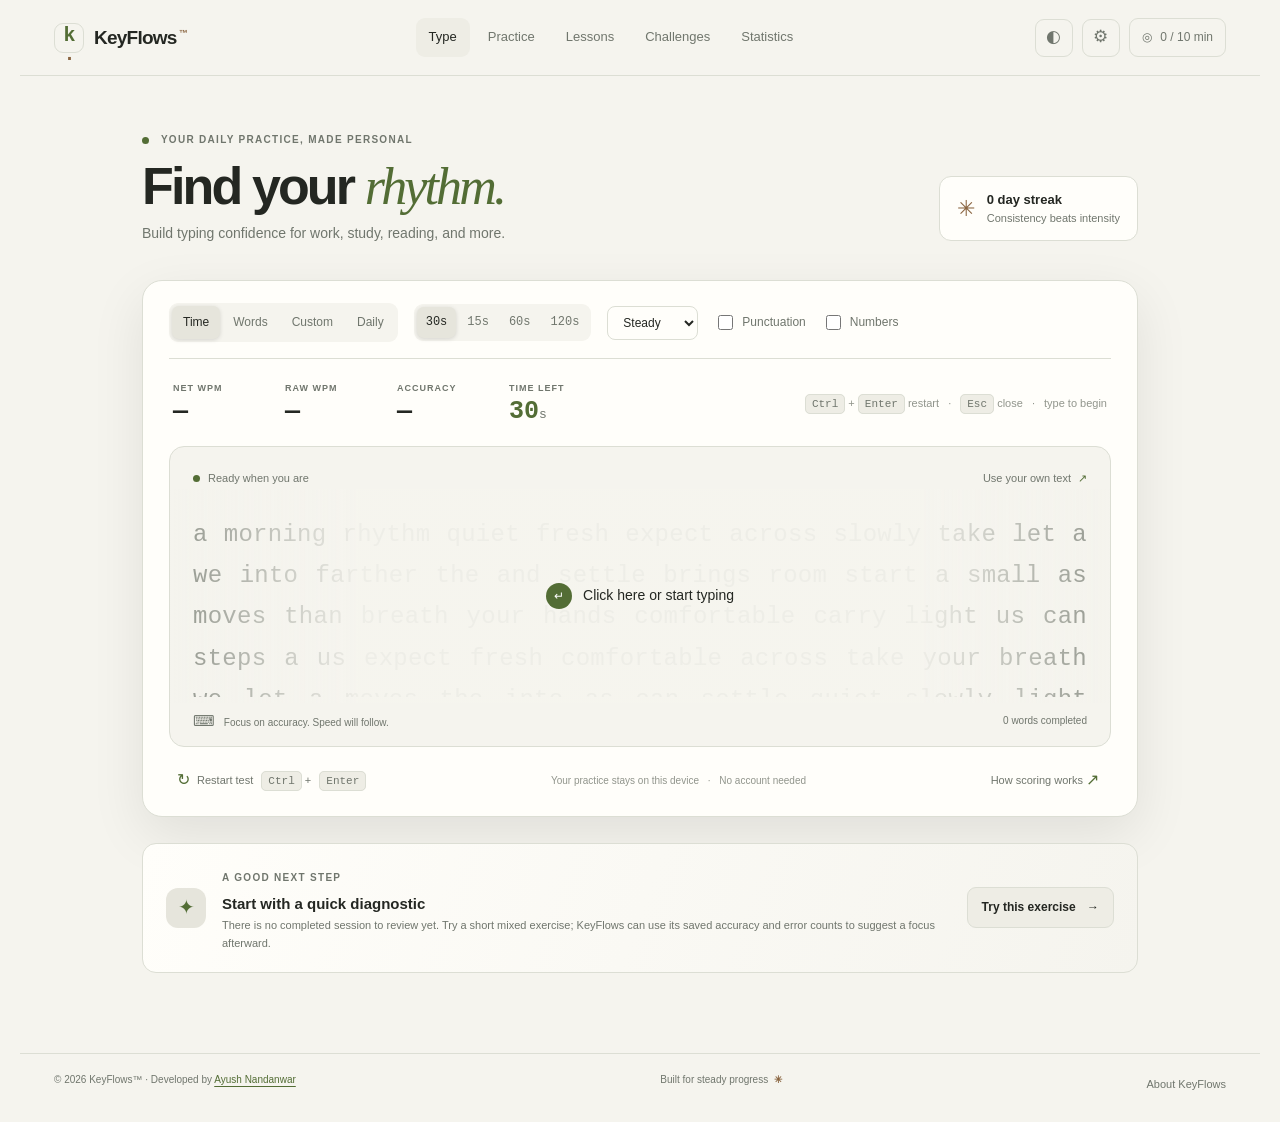
==== commit a15a4b17: "feat: add session pace graph and improve wrapping Show interval net and raw pace with cumulative acc" ====
--- a/index.html
+++ b/index.html
@@ -4,16 +4,16 @@
   <meta charset="utf-8">
   <meta name="viewport" content="width=device-width, initial-scale=1">
   <meta name="theme-color" content="#111311">
-  <meta name="description" content="A calmer way to build typing speed and accuracy. Practice with focused tests, thoughtful lessons, and private progress tracking.">
+  <meta name="description" content="A calmer way to build typing speed and accuracy for work, study, reading, and everyday writing.">
   <meta property="og:title" content="KeyFlows — Find your rhythm">
-  <meta property="og:description" content="A calmer way to build typing speed and accuracy.">
+  <meta property="og:description" content="A calmer way to build typing speed and accuracy for work, study, reading, and everyday writing.">
   <meta property="og:type" content="website">
   <meta property="og:image" content="assets/og-image.svg">
   <link rel="canonical" href="https://keyflows.github.io/">
   <link rel="icon" href="assets/favicon.svg" type="image/svg+xml">
   <link rel="stylesheet" href="css/styles.css">
   <link rel="stylesheet" href="css/responsive.css">
-  <link rel="stylesheet" href="css/accessibility.css?v=1.0.8">
+  <link rel="stylesheet" href="css/accessibility.css?v=1.1.2">
   <title>KeyFlows — Find your rhythm</title>
 </head>
 <body>
@@ -28,7 +28,7 @@
 
   <main id="main">
     <section class="view active" id="view-type" aria-labelledby="page-title">
-      <div class="hero-line"><div><div class="eyebrow"><span class="live-dot"></span> YOUR DAILY PRACTICE, MADE PERSONAL</div><h1 id="page-title">Find your <em>rhythm.</em></h1><p class="subhead">Short practice. Steadier typing.</p></div><div class="streak-mini"><span class="streak-icon">✳</span><div><b id="streak-count">0 day streak</b><small>Consistency beats intensity</small></div></div></div>
+      <div class="hero-line"><div><div class="eyebrow"><span class="live-dot"></span> YOUR DAILY PRACTICE, MADE PERSONAL</div><h1 id="page-title">Find your <em>rhythm.</em></h1><p class="subhead">Build typing confidence for work, study, reading, and more.</p></div><div class="streak-mini"><span class="streak-icon">✳</span><div><b id="streak-count">0 day streak</b><small>Consistency beats intensity</small></div></div></div>
       <div class="practice-shell">
         <fieldset class="mode-toolbar"><legend class="sr-only">Test options</legend>
           <div class="segmented" role="group" aria-label="Test mode"><button class="segment selected" data-mode="time">Time</button><button class="segment" data-mode="words">Words</button><button class="segment" data-mode="custom">Custom</button><button class="segment" data-mode="daily">Daily</button></div>
@@ -56,13 +56,13 @@
   <footer class="site-footer"><span>© 2026 KeyFlows™ · Developed by <a href="https://ayushnandanwar.github.io/" target="_blank" rel="noopener noreferrer">Ayush Nandanwar</a></span><span>Built for steady progress <b>✳</b></span><button class="text-action" data-view="about">About KeyFlows</button></footer>
   <div class="toast-region" id="toast-region" aria-live="polite"></div>
 
-  <dialog id="result-dialog" class="dialog result-dialog"><button class="dialog-close" data-close="result-dialog" aria-label="Close results">×</button><div class="result-card" id="result-card"><div class="result-brand"><span class="brand-mark">k<span>·</span></span><span>KeyFlows</span><span class="result-tag">SESSION COMPLETE</span></div><div class="result-headline"><span class="eyebrow">A MOMENT TO BE PROUD OF</span><h2 id="result-title">You found your flow.</h2></div><div class="result-metrics"><div class="result-primary"><span>NET WPM</span><strong id="result-wpm">0</strong></div><div><span>RAW WPM</span><strong id="result-raw">0</strong></div><div><span>ACCURACY</span><strong id="result-accuracy">0%</strong></div></div><div class="result-detail"><span><b id="result-correct">0</b> correct</span><span><b id="result-errors">0</b> incorrect</span><span><b id="result-duration">0s</b> practiced</span><span><b id="result-words">0</b> words</span></div><div class="result-comparison" id="result-comparison"></div><div class="result-trend" id="result-trend" aria-label="Recent performance summary"></div><div class="result-footer">Practice at your pace. Progress follows.</div></div><div class="result-actions"><button class="button button-primary" id="retry-btn">Try again <span>↻</span></button><button class="button button-secondary" id="result-next-lesson" hidden>Next lesson <span>→</span></button><button class="button button-secondary" id="share-btn">Share result <span>↗</span></button><button class="quiet-button" data-close="result-dialog">Done</button></div><section class="result-recommend"><span class="eyebrow">YOUR PERSONALIZED COACH</span><p id="result-recommendation">Keep your rhythm going with a short exercise.</p><small>Based on your typing session and practice history on this device.</small></section></dialog>
+  <dialog id="result-dialog" class="dialog result-dialog"><button class="dialog-close" data-close="result-dialog" aria-label="Close results">×</button><div class="result-card" id="result-card"><div class="result-brand"><span class="brand-mark">k<span>·</span></span><span>KeyFlows</span><span class="result-tag">SESSION COMPLETE</span></div><div class="result-headline"><span class="eyebrow">A MOMENT TO BE PROUD OF</span><h2 id="result-title">You found your flow.</h2></div><div class="result-metrics"><div class="result-primary"><span>NET WPM</span><strong id="result-wpm">0</strong></div><div><span>RAW WPM</span><strong id="result-raw">0</strong></div><div><span>ACCURACY</span><strong id="result-accuracy">0%</strong></div></div><div class="result-detail"><span><b id="result-correct">0</b> correct</span><span><b id="result-errors">0</b> incorrect</span><span><b id="result-duration">0s</b> practiced</span><span><b id="result-words">0</b> words</span></div><div class="result-comparison" id="result-comparison"></div><div class="result-trend" id="result-trend" aria-label="Recent performance summary"></div><section class="result-pace" aria-labelledby="result-pace-title"><div class="result-pace-heading"><span class="eyebrow" id="result-pace-title">PACE DURING THIS TEST</span><span class="result-pace-note">Pace samples are typically collected every two seconds; a very short final interval may be omitted</span></div><div class="result-legend" aria-hidden="true"><span class="legend-net">Net WPM</span><span class="legend-raw">Raw WPM</span><span class="legend-accuracy">Accuracy</span></div><svg id="result-chart" class="result-chart" viewBox="0 0 660 260" role="img" aria-label="Typing pace and cumulative accuracy during this test" aria-describedby="result-chart-summary"></svg><p id="result-chart-empty" class="result-chart-empty" hidden></p><p id="result-chart-summary" class="result-chart-summary" role="note" hidden></p><p class="result-pace-explainer">Net and raw WPM show pace for each interval; accuracy is cumulative. Net WPM accounts for errors; raw WPM does not.</p></section><div class="result-footer">Practice at your pace. Progress follows.</div></div><div class="result-actions"><button class="button button-primary" id="retry-btn">Try again <span>↻</span></button><button class="button button-secondary" id="result-next-lesson" hidden>Next lesson <span>→</span></button><button class="button button-secondary" id="share-btn">Share result <span>↗</span></button><button class="quiet-button" data-close="result-dialog">Done</button></div><section class="result-recommend"><span class="eyebrow">YOUR PERSONALIZED COACH</span><p id="result-recommendation">Keep your rhythm going with a short exercise.</p><small>Based on your typing session and practice history on this device.</small></section></dialog>
 
   <dialog id="settings-dialog" class="dialog"><button class="dialog-close" data-close="settings-dialog" aria-label="Close settings">×</button><div class="eyebrow">MAKE IT YOURS</div><h2>Settings</h2><div class="settings-section"><label class="field-label" for="theme-select">Appearance</label><select class="field" id="theme-select"><option value="dark">Dark</option><option value="light">Light</option><option value="system">System</option></select><label class="field-label" for="language-select">Text language <span>Only English content is bundled in this release</span></label><select class="field" id="language-select" disabled><option value="english">English</option></select><label class="field-label" for="custom-text">Your custom text <span>Private to this browser</span></label><textarea class="field" id="custom-text" rows="4" placeholder="Paste text you’d like to practice…"></textarea><div class="settings-buttons"><button class="button button-secondary" id="import-btn">Import data</button><button class="button button-secondary" id="export-settings-btn">Export data</button><button class="button button-danger" id="reset-btn">Reset all data</button><input type="file" id="import-file" accept="application/json,.json" hidden></div></div><p class="privacy-explainer">KeyFlows stores your settings and session summaries in local browser storage. Data does not sync between devices. Typed text is not saved with your results.</p></dialog>
 
   <dialog id="help-dialog" class="dialog"><button class="dialog-close" data-close="help-dialog" aria-label="Close help">×</button><div class="eyebrow">CLEAR AND CONSISTENT</div><h2>How scoring works</h2><div class="formula-list"><p><b>Raw WPM</b><span>Total characters typed ÷ 5 ÷ elapsed minutes.</span></p><p><b>Net WPM</b><span>Raw WPM minus incorrect characters ÷ elapsed minutes ÷ 5. Mistakes remain in the penalty even after correction.</span></p><p><b>Accuracy</b><span>Correct keystrokes ÷ all attempted keystrokes × 100. Backspaces don’t erase an earlier mistake from this measure.</span></p><p><b>Skipped characters</b><span>Are not counted as attempts. A word counts as completed when its trailing space is entered (or at the end of the prompt).</span></p></div><p class="privacy-explainer">Speed is hidden briefly at the start to avoid noisy readings. WPM is shown only after at least 3 seconds for a more reliable reading. Results use actual elapsed time and only completed sessions are saved.</p><div class="shortcut-list"><h3>Keyboard shortcuts</h3><p><kbd>Ctrl</kbd> + <kbd>Enter</kbd><span>Restart the current test</span></p><p><kbd>Tab</kbd><span>Move to the next focusable control</span></p><p><kbd>Esc</kbd><span>Close an open dialog</span></p><p><kbd>Ctrl</kbd> + <kbd>,</kbd><span>Open settings</span></p><p><kbd>Ctrl</kbd> + <kbd>Shift</kbd> + <kbd>L</kbd><span>Toggle theme</span></p><p><kbd>Enter</kbd><span>Start a test from page focus; in custom text, type a line break</span></p></div></dialog>
   <dialog id="custom-dialog" class="dialog"><button class="dialog-close" data-close="custom-dialog" aria-label="Close custom text">×</button><div class="eyebrow">PRACTICE YOUR WORDS</div><h2>Bring your own text.</h2><p class="subhead">Paste anything you’d like to practice. It stays in this browser and won’t be saved with session results.</p><textarea class="field" id="custom-dialog-input" rows="5" placeholder="Paste a paragraph here…"></textarea><button class="button button-primary full-button" id="apply-custom">Practice this text <span>→</span></button></dialog>
   <dialog id="about-dialog" class="dialog"><button class="dialog-close" data-close="about-dialog" aria-label="Close about">×</button><div class="eyebrow">PRACTICE THAT FEELS GOOD</div><h2>A calmer way to find your flow.</h2><p>KeyFlows is a focused, private typing practice space. The useful kind of progress is personal: showing up, building accuracy, and finding a pace that feels comfortable.</p><p>KeyFlows™ is developed by <a href="https://ayushnandanwar.github.io/" target="_blank" rel="noopener noreferrer">Ayush Nandanwar</a>. Connect with him on <a href="https://github.com/ayushnandanwar" target="_blank" rel="noopener noreferrer">GitHub</a> or <a href="https://www.linkedin.com/in/ayush-nandanwar-630214210/" target="_blank" rel="noopener noreferrer">LinkedIn</a>.</p><p>KeyFlows is a static website. Your account-free practice and progress live in this browser. Global leaderboards, multiplayer, and cross-device sync require a backend and are not enabled.</p><button class="button button-primary full-button" data-close="about-dialog">Back to practice</button></dialog>
-  <script type="module" src="js/app.js?v=1.2.0"></script>
+  <script type="module" src="js/app.js?v=1.4.4"></script>
 </body>
 </html>
--- a/css/accessibility.css
+++ b/css/accessibility.css
@@ -1,4 +1,6 @@
 /* Small, targeted usability improvements layered over the visual system. */
+:root{--chart-accuracy:#83b8d8}
+:root[data-theme="light"]{--chart-accuracy:#356882}
 .typing-card:focus-within {
   outline: 2px solid var(--accent);
   outline-offset: 3px;
@@ -51,6 +53,151 @@
   background: color-mix(in srgb, var(--bad) 12%, transparent);
 }
 
+.result-pace {
+  margin: 14px 0 4px;
+  padding: 15px 14px 11px;
+  border: 1px solid var(--line);
+  border-radius: 11px;
+  background: var(--surface);
+}
+
+.result-pace-heading,
+.result-legend {
+  display: flex;
+  align-items: center;
+  flex-wrap: wrap;
+  gap: 8px 16px;
+}
+
+.result-pace-heading {
+  justify-content: space-between;
+}
+
+.result-pace-note,
+.result-pace-explainer {
+  color: var(--muted);
+  font-size: 10px;
+}
+
+.result-legend {
+  gap: 8px 17px;
+  margin: 10px 0 0;
+  color: var(--muted);
+  font-size: 10px;
+}
+
+.result-legend span {
+  display: inline-flex;
+  align-items: center;
+  gap: 6px;
+}
+
+.result-legend span::before {
+  content: "";
+  display: inline-block;
+  width: 18px;
+  border-top: 2px solid var(--accent);
+}
+
+.result-legend .legend-raw::before {
+  border-color: var(--warm);
+  border-top-style: dashed;
+}
+
+.result-legend .legend-accuracy::before {
+  border-color: var(--chart-accuracy);
+  border-top-style: dotted;
+}
+
+.result-chart {
+  display: block;
+  width: 100%;
+  height: auto;
+  margin: 2px 0 0;
+  overflow: visible;
+}
+
+.result-chart[hidden] {
+  display: none;
+}
+
+.result-grid {
+  stroke: var(--line);
+  stroke-dasharray: 3 5;
+}
+
+.result-grid-soft {
+  stroke-dasharray: 2 6;
+}
+
+.result-axis-label,
+.result-axis-title {
+  fill: var(--muted);
+  font: 10px var(--sans);
+}
+
+.result-axis-title {
+  font-size: 9px;
+  font-weight: 700;
+  letter-spacing: .08em;
+}
+
+.result-series {
+  fill: none;
+  stroke-width: 2.5;
+  stroke-linejoin: round;
+  stroke-linecap: round;
+  vector-effect: non-scaling-stroke;
+}
+
+.result-net {
+  stroke: var(--accent);
+}
+
+.result-raw {
+  stroke: var(--warm);
+  stroke-dasharray: 6 4;
+}
+
+.result-accuracy {
+  stroke: var(--chart-accuracy);
+  stroke-dasharray: 2 4;
+}
+
+.result-chart-empty {
+  margin: 12px 0 0;
+  padding: 15px;
+  border-radius: 8px;
+  background: var(--surface-2);
+  color: var(--muted);
+  font-size: 11px;
+}
+
+.result-chart-summary {
+  margin: 7px 0 0;
+  color: var(--muted);
+  font-size: 11px;
+}
+
+.result-pace-explainer {
+  margin: 3px 0 0;
+}
+
+@media (max-width: 480px) {
+  .result-pace {
+    padding: 12px 9px 9px;
+  }
+
+  .result-pace-note {
+    width: 100%;
+  }
+
+  .result-legend {
+    gap: 7px 11px;
+    font-size: 9px;
+  }
+}
+
 .mode-toolbar {
   border: 0;
   border-bottom: 1px solid var(--line);
@@ -98,6 +245,26 @@
   font-size: 24px;
   line-height: 1.72;
   letter-spacing: .01em;
+  text-align: justify;
+  text-align-last: left;
+  text-justify: inter-word;
+  word-break: normal;
+  overflow-wrap: normal;
+  hyphens: none;
+}
+
+.typing-text .typing-word {
+  white-space: nowrap;
+}
+
+.typing-text .char.whitespace {
+  white-space: pre-wrap;
+}
+
+.typing-text .typing-word.typing-word-long {
+  white-space: normal;
+  word-break: break-all;
+  overflow-wrap: anywhere;
 }
 
 .start-overlay {
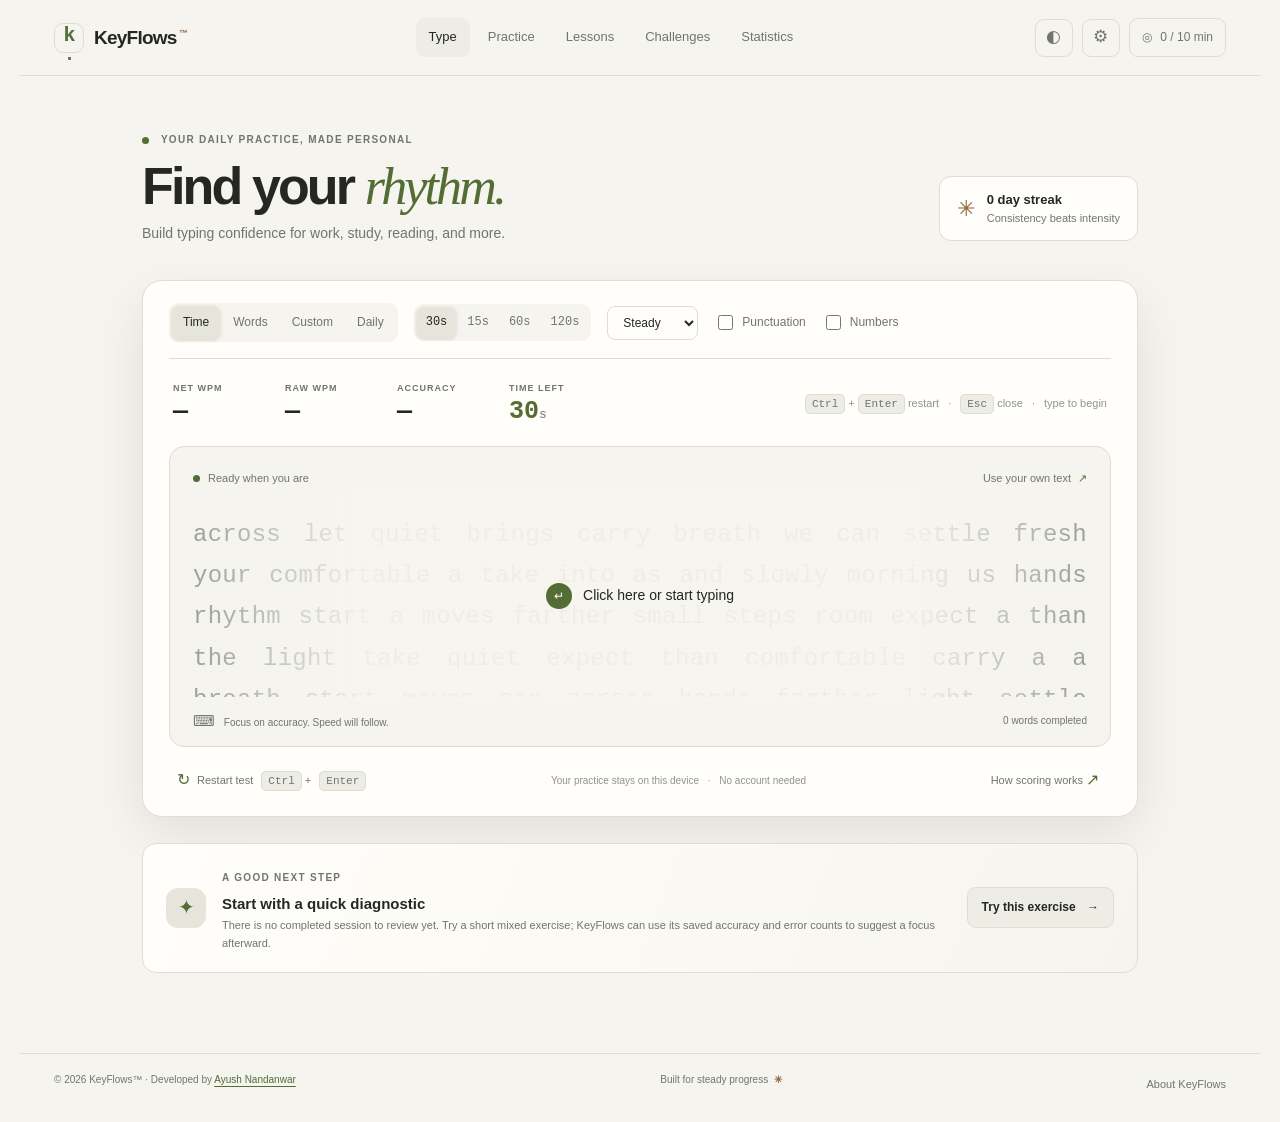
==== commit b1ff9135: "Improve result graph interactions and CSV exports" ====
--- a/index.html
+++ b/index.html
@@ -13,7 +13,7 @@
   <link rel="icon" href="assets/favicon.svg" type="image/svg+xml">
   <link rel="stylesheet" href="css/styles.css">
   <link rel="stylesheet" href="css/responsive.css">
-  <link rel="stylesheet" href="css/accessibility.css?v=1.1.2">
+  <link rel="stylesheet" href="css/accessibility.css?v=1.1.4">
   <title>KeyFlows — Find your rhythm</title>
 </head>
 <body>
@@ -50,19 +50,19 @@
 
     <section class="view" id="view-challenges" aria-labelledby="challenges-title"><div class="section-heading"><div><div class="eyebrow">ONE TEXT. EVERY DAY.</div><h1 id="challenges-title">A daily challenge.</h1><p class="subhead">A shared prompt to keep your practice fresh. Your result is saved privately here.</p></div><div class="date-badge" id="challenge-date"></div></div><article class="challenge-card"><div class="challenge-top"><span class="challenge-mark">✳</span><div><div class="eyebrow">TODAY’S PROMPT</div><h2 id="challenge-name">Daily flow</h2></div><span class="local-badge">LOCAL PERSONAL BEST</span></div><p id="challenge-description">The same prompt is available to everyone each day.</p><div class="challenge-sample" id="challenge-sample"></div><div class="challenge-bottom"><div><span class="eyebrow">YOUR BEST TODAY</span><strong id="challenge-best">—</strong></div><div class="challenge-actions"><button class="button button-secondary" id="share-challenge">Share prompt <span>↗</span></button><button class="button button-primary" id="challenge-start">Take today’s challenge <span>→</span></button></div></div></article><div class="notice"><span>ⓘ</span><p>Challenge results are stored only in this browser. Public leaderboards, verified accounts, and cross-device sync need a server and are not part of this static edition.</p></div><h2 class="subsection-title">Your challenge history</h2><div id="challenge-history" class="history-list"></div></section>
 
-    <section class="view" id="view-statistics" aria-labelledby="statistics-title"><div class="section-heading"><div><div class="eyebrow">YOUR PRACTICE, OVER TIME</div><h1 id="statistics-title">Progress, <em>not pressure.</em></h1><p class="subhead">A clear view of the work you’ve put in.</p></div><button class="button button-secondary" id="export-btn">Export my data <span>↓</span></button></div><div class="stat-grid"><article class="stat-tile"><span>BEST NET SPEED</span><strong id="stat-best">—</strong><small>words per minute</small></article><article class="stat-tile"><span>AVERAGE NET SPEED</span><strong id="stat-average">—</strong><small>across completed tests</small></article><article class="stat-tile"><span>AVERAGE ACCURACY</span><strong id="stat-accuracy">—</strong><small>all-time average</small></article><article class="stat-tile"><span>TESTS COMPLETED</span><strong id="stat-tests">0</strong><small><span id="stat-hours">0</span> min of practice</small></article></div><div class="charts-grid"><article class="chart-card"><div class="chart-heading"><div><span class="eyebrow">SPEED OVER TIME</span><h2>Your rhythm</h2></div><span class="chart-unit">NET WPM</span></div><svg id="speed-chart" viewBox="0 0 600 200" role="img" aria-label="Speed trend chart"><text x="300" y="100" text-anchor="middle">Complete a test to see your progress</text></svg></article><article class="chart-card"><div class="chart-heading"><div><span class="eyebrow">ACCURACY OVER TIME</span><h2>Careful counts</h2></div><span class="chart-unit">PERCENT</span></div><svg id="accuracy-chart" viewBox="0 0 600 200" role="img" aria-label="Accuracy trend chart"><text x="300" y="100" text-anchor="middle">Complete a test to see your progress</text></svg></article></div><div class="history-heading"><h2>Recent sessions</h2><span id="history-count">0 sessions</span></div><div id="session-history" class="history-list"></div></section>
+    <section class="view" id="view-statistics" aria-labelledby="statistics-title"><div class="section-heading"><div><div class="eyebrow">YOUR PRACTICE, OVER TIME</div><h1 id="statistics-title">Progress, <em>not pressure.</em></h1><p class="subhead">A clear view of the work you’ve put in.</p></div><button class="button button-secondary" id="export-btn" title="CSV opens in spreadsheet apps">Download spreadsheet <span>↓</span></button></div><div class="stat-grid"><article class="stat-tile"><span>BEST NET SPEED</span><strong id="stat-best">—</strong><small>words per minute</small></article><article class="stat-tile"><span>AVERAGE NET SPEED</span><strong id="stat-average">—</strong><small>across completed tests</small></article><article class="stat-tile"><span>AVERAGE ACCURACY</span><strong id="stat-accuracy">—</strong><small>all-time average</small></article><article class="stat-tile"><span>TESTS COMPLETED</span><strong id="stat-tests">0</strong><small><span id="stat-hours">0</span> min of practice</small></article></div><div class="charts-grid"><article class="chart-card"><div class="chart-heading"><div><span class="eyebrow">SPEED OVER TIME</span><h2>Your rhythm</h2></div><span class="chart-unit">NET WPM</span></div><svg id="speed-chart" viewBox="0 0 600 200" role="img" aria-label="Interactive speed history chart"><text x="300" y="100" text-anchor="middle">Complete a test to see your progress</text></svg><p id="speed-chart-help" class="chart-interaction-help">Move over the graph to highlight a test; click or touch to keep it selected.</p><p id="speed-chart-summary" class="chart-interaction-summary" role="status" aria-live="polite">No tests to inspect yet.</p></article><article class="chart-card"><div class="chart-heading"><div><span class="eyebrow">ACCURACY OVER TIME</span><h2>Careful counts</h2></div><span class="chart-unit">PERCENT</span></div><svg id="accuracy-chart" viewBox="0 0 600 200" role="img" aria-label="Interactive accuracy history chart"><text x="300" y="100" text-anchor="middle">Complete a test to see your progress</text></svg><p id="accuracy-chart-help" class="chart-interaction-help">Move over the graph to highlight a test; click or touch to keep it selected.</p><p id="accuracy-chart-summary" class="chart-interaction-summary" role="status" aria-live="polite">No tests to inspect yet.</p></article></div><div class="history-heading"><h2>Recent sessions</h2><span id="history-count">0 sessions</span></div><div id="session-history" class="history-list"></div></section>
   </main>
 
   <footer class="site-footer"><span>© 2026 KeyFlows™ · Developed by <a href="https://ayushnandanwar.github.io/" target="_blank" rel="noopener noreferrer">Ayush Nandanwar</a></span><span>Built for steady progress <b>✳</b></span><button class="text-action" data-view="about">About KeyFlows</button></footer>
   <div class="toast-region" id="toast-region" aria-live="polite"></div>
 
-  <dialog id="result-dialog" class="dialog result-dialog"><button class="dialog-close" data-close="result-dialog" aria-label="Close results">×</button><div class="result-card" id="result-card"><div class="result-brand"><span class="brand-mark">k<span>·</span></span><span>KeyFlows</span><span class="result-tag">SESSION COMPLETE</span></div><div class="result-headline"><span class="eyebrow">A MOMENT TO BE PROUD OF</span><h2 id="result-title">You found your flow.</h2></div><div class="result-metrics"><div class="result-primary"><span>NET WPM</span><strong id="result-wpm">0</strong></div><div><span>RAW WPM</span><strong id="result-raw">0</strong></div><div><span>ACCURACY</span><strong id="result-accuracy">0%</strong></div></div><div class="result-detail"><span><b id="result-correct">0</b> correct</span><span><b id="result-errors">0</b> incorrect</span><span><b id="result-duration">0s</b> practiced</span><span><b id="result-words">0</b> words</span></div><div class="result-comparison" id="result-comparison"></div><div class="result-trend" id="result-trend" aria-label="Recent performance summary"></div><section class="result-pace" aria-labelledby="result-pace-title"><div class="result-pace-heading"><span class="eyebrow" id="result-pace-title">PACE DURING THIS TEST</span><span class="result-pace-note">Pace samples are typically collected every two seconds; a very short final interval may be omitted</span></div><div class="result-legend" aria-hidden="true"><span class="legend-net">Net WPM</span><span class="legend-raw">Raw WPM</span><span class="legend-accuracy">Accuracy</span></div><svg id="result-chart" class="result-chart" viewBox="0 0 660 260" role="img" aria-label="Typing pace and cumulative accuracy during this test" aria-describedby="result-chart-summary"></svg><p id="result-chart-empty" class="result-chart-empty" hidden></p><p id="result-chart-summary" class="result-chart-summary" role="note" hidden></p><p class="result-pace-explainer">Net and raw WPM show pace for each interval; accuracy is cumulative. Net WPM accounts for errors; raw WPM does not.</p></section><div class="result-footer">Practice at your pace. Progress follows.</div></div><div class="result-actions"><button class="button button-primary" id="retry-btn">Try again <span>↻</span></button><button class="button button-secondary" id="result-next-lesson" hidden>Next lesson <span>→</span></button><button class="button button-secondary" id="share-btn">Share result <span>↗</span></button><button class="quiet-button" data-close="result-dialog">Done</button></div><section class="result-recommend"><span class="eyebrow">YOUR PERSONALIZED COACH</span><p id="result-recommendation">Keep your rhythm going with a short exercise.</p><small>Based on your typing session and practice history on this device.</small></section></dialog>
+  <dialog id="result-dialog" class="dialog result-dialog"><button class="dialog-close" data-close="result-dialog" aria-label="Close results">×</button><div class="result-card" id="result-card"><div class="result-brand"><span class="brand-mark">k<span>·</span></span><span>KeyFlows</span><span class="result-tag">SESSION COMPLETE</span></div><div class="result-headline"><span class="eyebrow">A MOMENT TO BE PROUD OF</span><h2 id="result-title">You found your flow.</h2></div><div class="result-metrics"><div class="result-primary"><span>NET WPM</span><strong id="result-wpm">0</strong></div><div><span>RAW WPM</span><strong id="result-raw">0</strong></div><div><span>ACCURACY</span><strong id="result-accuracy">0%</strong></div></div><div class="result-detail"><span><b id="result-correct">0</b> correct</span><span><b id="result-errors">0</b> incorrect</span><span><b id="result-duration">0s</b> practiced</span><span><b id="result-words">0</b> words</span></div><div class="result-comparison" id="result-comparison"></div><div class="result-trend" id="result-trend" aria-label="Recent performance summary"></div><section class="result-pace" aria-labelledby="result-pace-title"><div class="result-pace-heading"><span class="eyebrow" id="result-pace-title">PACE DURING THIS TEST</span><span class="result-pace-note">Pace samples are typically collected every two seconds; a very short final interval may be omitted</span></div><div class="result-legend" aria-hidden="true"><span class="legend-net">Net WPM</span><span class="legend-raw">Raw WPM</span><span class="legend-accuracy">Accuracy</span></div><svg id="result-chart" class="result-chart" viewBox="0 0 660 260" role="img" aria-label="Typing pace and cumulative accuracy during this test" aria-describedby="result-chart-help result-chart-selected result-chart-summary"></svg><p id="result-chart-help" class="result-chart-help" hidden>Click or touch the chart to inspect a point. Focus the chart and use the arrow keys to move between samples.</p><p id="result-chart-selected" class="result-chart-selected" role="status" aria-live="polite" hidden></p><p id="result-chart-empty" class="result-chart-empty" hidden></p><p id="result-chart-summary" class="result-chart-summary" role="note" hidden></p><p class="result-pace-explainer">Net and raw WPM show pace for each interval; accuracy is cumulative. Net WPM accounts for errors; raw WPM does not.</p></section><div class="result-footer">Practice at your pace. Progress follows.</div></div><div class="result-actions"><button class="button button-primary" id="retry-btn">Try again <span>↻</span></button><button class="button button-secondary" id="result-next-lesson" hidden>Next lesson <span>→</span></button><button class="button button-secondary" id="share-btn">Share result <span>↗</span></button><button class="quiet-button" data-close="result-dialog">Done</button></div><section class="result-recommend"><span class="eyebrow">YOUR PERSONALIZED COACH</span><p id="result-recommendation">Keep your rhythm going with a short exercise.</p><small>Based on your typing session and practice history on this device.</small></section></dialog>
 
-  <dialog id="settings-dialog" class="dialog"><button class="dialog-close" data-close="settings-dialog" aria-label="Close settings">×</button><div class="eyebrow">MAKE IT YOURS</div><h2>Settings</h2><div class="settings-section"><label class="field-label" for="theme-select">Appearance</label><select class="field" id="theme-select"><option value="dark">Dark</option><option value="light">Light</option><option value="system">System</option></select><label class="field-label" for="language-select">Text language <span>Only English content is bundled in this release</span></label><select class="field" id="language-select" disabled><option value="english">English</option></select><label class="field-label" for="custom-text">Your custom text <span>Private to this browser</span></label><textarea class="field" id="custom-text" rows="4" placeholder="Paste text you’d like to practice…"></textarea><div class="settings-buttons"><button class="button button-secondary" id="import-btn">Import data</button><button class="button button-secondary" id="export-settings-btn">Export data</button><button class="button button-danger" id="reset-btn">Reset all data</button><input type="file" id="import-file" accept="application/json,.json" hidden></div></div><p class="privacy-explainer">KeyFlows stores your settings and session summaries in local browser storage. Data does not sync between devices. Typed text is not saved with your results.</p></dialog>
+  <dialog id="settings-dialog" class="dialog"><button class="dialog-close" data-close="settings-dialog" aria-label="Close settings">×</button><div class="eyebrow">MAKE IT YOURS</div><h2>Settings</h2><div class="settings-section"><label class="field-label" for="theme-select">Appearance</label><select class="field" id="theme-select"><option value="dark">Dark</option><option value="light">Light</option><option value="system">System</option></select><label class="field-label" for="language-select">Text language <span>Only English content is bundled in this release</span></label><select class="field" id="language-select" disabled><option value="english">English</option></select><label class="field-label" for="custom-text">Your custom text <span>Private to this browser</span></label><textarea class="field" id="custom-text" rows="4" placeholder="Paste text you’d like to practice…"></textarea><div class="settings-buttons"><button class="button button-secondary" id="import-btn">Restore full backup</button><button class="button button-secondary" id="export-csv-settings-btn">Download spreadsheet</button><button class="button button-secondary" id="export-settings-btn">Download full backup</button><button class="button button-danger" id="reset-btn">Reset all data</button><input type="file" id="import-file" accept="application/json,.json" hidden></div></div><p class="privacy-explainer">Download spreadsheet (CSV) to open your session scores in Excel, Numbers, or similar apps; it does not include practice passages. Download full backup to restore settings (including saved custom text), history, streaks, and achievements on this device. Your data is not uploaded or synced.</p></dialog>
 
   <dialog id="help-dialog" class="dialog"><button class="dialog-close" data-close="help-dialog" aria-label="Close help">×</button><div class="eyebrow">CLEAR AND CONSISTENT</div><h2>How scoring works</h2><div class="formula-list"><p><b>Raw WPM</b><span>Total characters typed ÷ 5 ÷ elapsed minutes.</span></p><p><b>Net WPM</b><span>Raw WPM minus incorrect characters ÷ elapsed minutes ÷ 5. Mistakes remain in the penalty even after correction.</span></p><p><b>Accuracy</b><span>Correct keystrokes ÷ all attempted keystrokes × 100. Backspaces don’t erase an earlier mistake from this measure.</span></p><p><b>Skipped characters</b><span>Are not counted as attempts. A word counts as completed when its trailing space is entered (or at the end of the prompt).</span></p></div><p class="privacy-explainer">Speed is hidden briefly at the start to avoid noisy readings. WPM is shown only after at least 3 seconds for a more reliable reading. Results use actual elapsed time and only completed sessions are saved.</p><div class="shortcut-list"><h3>Keyboard shortcuts</h3><p><kbd>Ctrl</kbd> + <kbd>Enter</kbd><span>Restart the current test</span></p><p><kbd>Tab</kbd><span>Move to the next focusable control</span></p><p><kbd>Esc</kbd><span>Close an open dialog</span></p><p><kbd>Ctrl</kbd> + <kbd>,</kbd><span>Open settings</span></p><p><kbd>Ctrl</kbd> + <kbd>Shift</kbd> + <kbd>L</kbd><span>Toggle theme</span></p><p><kbd>Enter</kbd><span>Start a test from page focus; in custom text, type a line break</span></p></div></dialog>
   <dialog id="custom-dialog" class="dialog"><button class="dialog-close" data-close="custom-dialog" aria-label="Close custom text">×</button><div class="eyebrow">PRACTICE YOUR WORDS</div><h2>Bring your own text.</h2><p class="subhead">Paste anything you’d like to practice. It stays in this browser and won’t be saved with session results.</p><textarea class="field" id="custom-dialog-input" rows="5" placeholder="Paste a paragraph here…"></textarea><button class="button button-primary full-button" id="apply-custom">Practice this text <span>→</span></button></dialog>
   <dialog id="about-dialog" class="dialog"><button class="dialog-close" data-close="about-dialog" aria-label="Close about">×</button><div class="eyebrow">PRACTICE THAT FEELS GOOD</div><h2>A calmer way to find your flow.</h2><p>KeyFlows is a focused, private typing practice space. The useful kind of progress is personal: showing up, building accuracy, and finding a pace that feels comfortable.</p><p>KeyFlows™ is developed by <a href="https://ayushnandanwar.github.io/" target="_blank" rel="noopener noreferrer">Ayush Nandanwar</a>. Connect with him on <a href="https://github.com/ayushnandanwar" target="_blank" rel="noopener noreferrer">GitHub</a> or <a href="https://www.linkedin.com/in/ayush-nandanwar-630214210/" target="_blank" rel="noopener noreferrer">LinkedIn</a>.</p><p>KeyFlows is a static website. Your account-free practice and progress live in this browser. Global leaderboards, multiplayer, and cross-device sync require a backend and are not enabled.</p><button class="button button-primary full-button" data-close="about-dialog">Back to practice</button></dialog>
-  <script type="module" src="js/app.js?v=1.4.4"></script>
+  <script type="module" src="js/app.js?v=1.5.2"></script>
 </body>
 </html>
--- a/css/accessibility.css
+++ b/css/accessibility.css
@@ -181,6 +181,95 @@
 
 .result-pace-explainer {
   margin: 3px 0 0;
+}
+
+.result-focus-line {
+  stroke: var(--warm);
+  stroke-width: 1.5;
+  stroke-dasharray: 3 3;
+  pointer-events: none;
+}
+
+.result-point {
+  cursor: pointer;
+  stroke: var(--bg);
+  stroke-width: 1.5;
+  vector-effect: non-scaling-stroke;
+}
+
+.result-net-point {
+  fill: var(--accent);
+}
+
+.result-raw-point {
+  fill: var(--warm);
+}
+
+.result-accuracy-point {
+  fill: var(--chart-accuracy);
+}
+
+.result-point.is-selected,
+.chart-point.is-selected {
+  stroke: var(--ink);
+  stroke-width: 3;
+  transform: scale(1.5);
+  transform-box: fill-box;
+  transform-origin: center;
+}
+
+.result-chart,
+.chart-card svg {
+  touch-action: pan-y;
+}
+
+.result-sample-callout rect,
+.chart-sample-callout rect {
+  fill: var(--surface-3);
+  stroke: var(--accent);
+  stroke-width: 1;
+  vector-effect: non-scaling-stroke;
+}
+
+.result-callout-pointer,
+.chart-callout-pointer {
+  fill: var(--surface-3);
+  stroke: var(--accent);
+  stroke-width: 1;
+  vector-effect: non-scaling-stroke;
+}
+
+#result-chart .result-sample-callout text,
+.chart-card svg .chart-sample-callout text {
+  fill: var(--ink);
+  font: 600 9px var(--mono);
+}
+
+.result-sample-callout,
+.chart-sample-callout {
+  pointer-events: none;
+}
+
+#result-chart:focus-visible,
+.chart-card svg:focus-visible {
+  outline: 2px solid var(--accent);
+  outline-offset: 4px;
+  border-radius: 5px;
+}
+
+.result-chart-help,
+.result-chart-selected,
+.chart-interaction-help,
+.chart-interaction-summary {
+  margin: 7px 0 0;
+  color: var(--muted);
+  font-size: 10px;
+}
+
+.result-chart-selected,
+.chart-interaction-summary {
+  min-height: 1.4em;
+  color: var(--ink);
 }
 
 @media (max-width: 480px) {
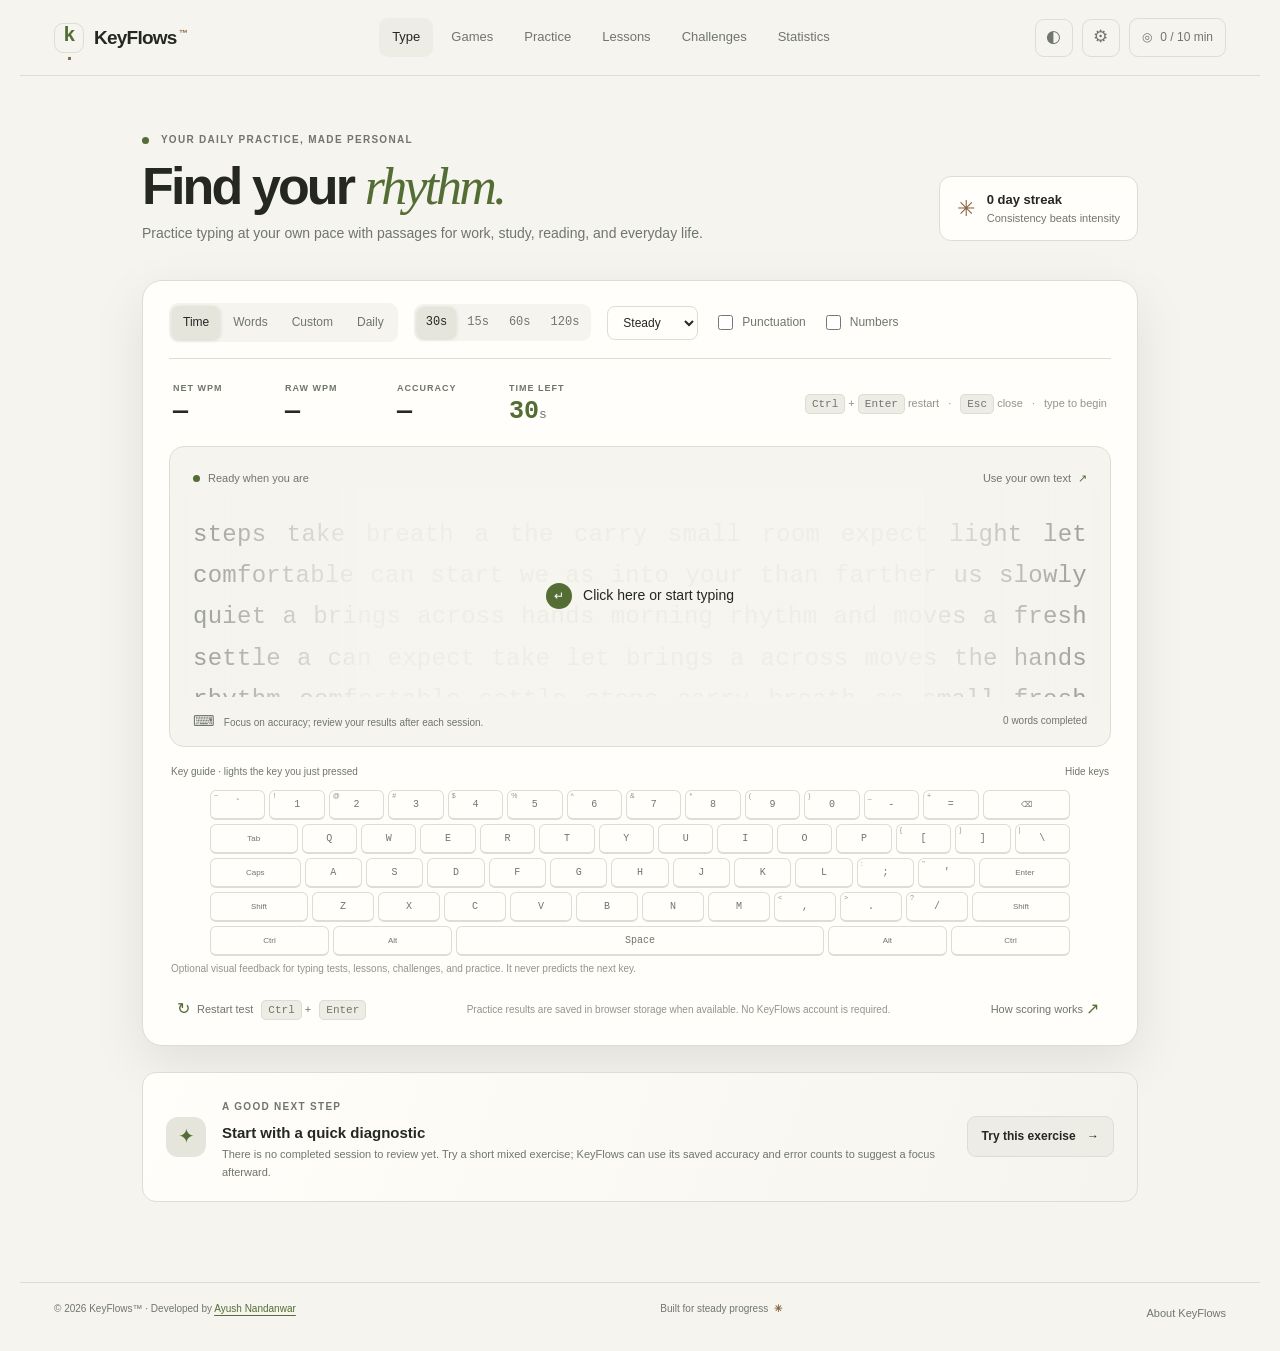
==== commit 76c5e894: "feat: add certificates, typing sounds, and games Add locally generated certificate previews and down" ====
--- a/index.html
+++ b/index.html
@@ -11,9 +11,10 @@
   <meta property="og:image" content="assets/og-image.svg">
   <link rel="canonical" href="https://keyflows.github.io/">
   <link rel="icon" href="assets/favicon.svg" type="image/svg+xml">
-  <link rel="stylesheet" href="css/styles.css">
+  <link rel="stylesheet" href="css/styles.css?v=1.0.1">
   <link rel="stylesheet" href="css/responsive.css">
-  <link rel="stylesheet" href="css/accessibility.css?v=1.1.4">
+  <link rel="stylesheet" href="css/accessibility.css?v=1.1.7">
+  <link rel="stylesheet" href="css/game.css?v=1.0.8">
   <title>KeyFlows — Find your rhythm</title>
 </head>
 <body>
@@ -21,14 +22,14 @@
   <header class="topbar">
     <a class="brand" href="#type" aria-label="KeyFlows home"><span class="brand-mark">k<span>·</span></span><span>KeyFlows<sup>™</sup></span></a>
     <nav class="primary-nav" aria-label="Main navigation">
-      <button class="nav-link active" data-view="type" aria-current="page">Type</button><button class="nav-link" data-view="practice">Practice</button><button class="nav-link" data-view="lessons">Lessons</button><button class="nav-link" data-view="challenges">Challenges</button><button class="nav-link" data-view="statistics">Statistics</button>
+      <button class="nav-link active" data-view="type" aria-current="page">Type</button><button class="nav-link" data-view="game">Games</button><button class="nav-link" data-view="practice">Practice</button><button class="nav-link" data-view="lessons">Lessons</button><button class="nav-link" data-view="challenges">Challenges</button><button class="nav-link" data-view="statistics">Statistics</button>
     </nav>
     <div class="top-actions"><button class="icon-button" id="theme-toggle" aria-label="Toggle theme" title="Toggle theme (Ctrl+Shift+L)">◐</button><button class="icon-button" id="settings-open" aria-label="Open settings" title="Settings (Ctrl+,)">⚙</button><button class="profile-pill" id="goal-chip" aria-label="Daily goal progress">◎ <span>0 / 10 min</span></button></div>
   </header>
 
   <main id="main">
     <section class="view active" id="view-type" aria-labelledby="page-title">
-      <div class="hero-line"><div><div class="eyebrow"><span class="live-dot"></span> YOUR DAILY PRACTICE, MADE PERSONAL</div><h1 id="page-title">Find your <em>rhythm.</em></h1><p class="subhead">Build typing confidence for work, study, reading, and more.</p></div><div class="streak-mini"><span class="streak-icon">✳</span><div><b id="streak-count">0 day streak</b><small>Consistency beats intensity</small></div></div></div>
+      <div class="hero-line"><div><div class="eyebrow"><span class="live-dot"></span> YOUR DAILY PRACTICE, MADE PERSONAL</div><h1 id="page-title">Find your <em>rhythm.</em></h1><p class="subhead">Practice typing at your own pace with passages for work, study, reading, and everyday life.</p></div><div class="streak-mini"><span class="streak-icon">✳</span><div><b id="streak-count">0 day streak</b><small>Consistency beats intensity</small></div></div></div>
       <div class="practice-shell">
         <fieldset class="mode-toolbar"><legend class="sr-only">Test options</legend>
           <div class="segmented" role="group" aria-label="Test mode"><button class="segment selected" data-mode="time">Time</button><button class="segment" data-mode="words">Words</button><button class="segment" data-mode="custom">Custom</button><button class="segment" data-mode="daily">Daily</button></div>
@@ -38,10 +39,127 @@
           <label class="toggle-label"><input type="checkbox" id="punctuation"><span>Punctuation</span></label><label class="toggle-label"><input type="checkbox" id="numbers"><span>Numbers</span></label>
         </fieldset>
         <div class="live-stats" aria-live="off"><div class="metric"><span>NET WPM</span><strong id="live-wpm">—</strong></div><div class="metric"><span>RAW WPM</span><strong id="live-raw">—</strong></div><div class="metric"><span>ACCURACY</span><strong id="live-accuracy">—</strong></div><div class="metric timer-metric"><span>TIME LEFT</span><strong id="live-timer">30<span>s</span></strong></div><div class="keyboard-hint"><kbd>Ctrl</kbd> + <kbd>Enter</kbd> restart <i>·</i> <kbd>Esc</kbd> close <i>·</i> type to begin</div></div>
-        <div class="typing-card" id="typing-card"><div class="typing-meta"><span><i class="status-dot" id="status-dot"></i><span id="test-status" role="status" aria-live="polite">Ready when you are</span></span><button class="text-action" id="custom-text-open">Use your own text <span>↗</span></button></div><div id="typing-text" class="typing-text" aria-hidden="true" tabindex="-1"></div><p id="typing-accessible-text" class="sr-only"></p><textarea id="typing-input" class="typing-input" aria-label="Typing input area" aria-describedby="typing-accessible-text typing-help" autocomplete="off" autocapitalize="off" spellcheck="false" rows="1"></textarea><span id="typing-help" class="sr-only">Type the text shown. Backspace moves back but mistakes remain in scoring.</span><button id="start-overlay" class="start-overlay"><span class="play-icon">↵</span><span>Click here or start typing</span></button><div class="typing-footer"><span><span class="key-icon">⌨</span> Focus on accuracy. Speed will follow.</span><span id="word-progress">0 / 25 words</span></div></div>
-        <div class="below-practice"><button class="quiet-button" id="restart-btn"><span>↻</span> Restart test <kbd>Ctrl</kbd> + <kbd>Enter</kbd></button><span class="privacy-note">Your practice stays on this device <span>·</span> No account needed</span><button class="quiet-button" id="help-open">How scoring works <span>↗</span></button></div>
+        <div class="typing-card" id="typing-card"><div class="typing-meta"><span><i class="status-dot" id="status-dot"></i><span id="test-status" role="status" aria-live="polite">Ready when you are</span></span><button class="text-action" id="custom-text-open">Use your own text <span>↗</span></button></div><div id="typing-text" class="typing-text" aria-hidden="true" tabindex="-1"></div><p id="typing-accessible-text" class="sr-only"></p><textarea id="typing-input" class="typing-input" aria-label="Typing input area" aria-describedby="typing-accessible-text typing-help" autocomplete="off" autocapitalize="off" spellcheck="false" rows="1"></textarea><span id="typing-help" class="sr-only">Type the text shown. Backspace moves back but mistakes remain in scoring.</span><button id="start-overlay" class="start-overlay"><span class="play-icon">↵</span><span>Click here or start typing</span></button><div class="typing-footer"><span><span class="key-icon">⌨</span> Focus on accuracy; review your results after each session.</span><span id="word-progress">0 / 25 words</span></div></div>
+        <div class="practice-keyboard-heading"><span>Key guide · lights the key you just pressed</span><button class="text-action" id="practice-keyboard-toggle" type="button" aria-expanded="true" aria-controls="practice-keyboard">Hide keys</button></div>
+        <div class="journey-keyboard practice-keyboard" id="practice-keyboard" aria-hidden="true"></div><p class="practice-keyboard-note">Optional visual feedback for typing tests, lessons, challenges, and practice. It never predicts the next key.</p>
+        <div class="below-practice"><button class="quiet-button" id="restart-btn"><span>↻</span> Restart test <kbd>Ctrl</kbd> + <kbd>Enter</kbd></button><span class="privacy-note">Practice results are saved in browser storage when available. No KeyFlows account is required.</span><button class="quiet-button" id="help-open">How scoring works <span>↗</span></button></div>
       </div>
       <section class="next-exercise" aria-label="Recommended practice"><div class="next-icon">✦</div><div class="next-copy"><span class="eyebrow">A GOOD NEXT STEP</span><h2 id="recommend-title">Start with a quick diagnostic</h2><p id="recommend-copy">A short warm-up helps KeyFlows find a useful practice focus for you.</p></div><button class="button button-secondary" id="recommend-start">Try this exercise <span>→</span></button></section>
+    </section>
+
+    <section class="view" id="view-game" aria-labelledby="game-title">
+      <div class="game-heading"><div><div class="eyebrow"><span class="live-dot"></span> PLAY BY TYPING</div><h1 id="game-title">Choose a <em>world.</em></h1><p class="subhead">Choose a world. Type a passage. See where it takes you.</p></div><div class="game-private"><span aria-hidden="true">🔒</span><span>No account needed. Game results are saved in browser storage when available.</span></div></div>
+      <div id="game-interrupted" class="game-interrupted" role="status" hidden>An unfinished journey wasn’t saved. Start a fresh one whenever you’re ready.</div>
+      <article class="journey-card" id="journey-card" data-stage="0">
+        <div class="journey-game-choices" id="journey-game-choices" role="group" aria-label="Choose a typing game">
+          <button class="journey-game-choice is-selected" type="button" data-game-choice="journey" aria-pressed="true">
+            <svg viewBox="0 0 180 78" aria-hidden="true"><defs><linearGradient id="mini-train-sky" x1="0" x2="0" y1="0" y2="1"><stop stop-color="#80d5f0"/><stop offset="1" stop-color="#d7f4e9"/></linearGradient></defs><rect width="180" height="78" rx="12" fill="url(#mini-train-sky)"/><circle cx="148" cy="19" r="10" fill="#ffe58a"/><path d="M0 48q38-24 73 1t107-1v30H0Z" fill="#68bb8d"/><path d="M0 60h180" stroke="#c8ab84" stroke-width="9"/><path d="M0 58h180M0 63h180" stroke="#576d6a" stroke-width="2"/><g transform="translate(58 52)"><rect x="-30" y="-22" width="20" height="15" rx="4" fill="#63b9b3"/><path d="M-8-8v-17q0-5 6-5h28q18 0 18 18v4Z" fill="#f5ad55" stroke="#a95e4c" stroke-width="2"/><rect x="6" y="-26" width="12" height="11" rx="2" fill="#d7f4e9"/><circle cx="0" cy="-5" r="4" fill="#52636a"/><circle cx="30" cy="-5" r="4" fill="#52636a"/></g><path d="M142 49 148 27h12l7 22Z" fill="#fff2dc" stroke="#92605b" stroke-width="2"/><path d="M144 34h18" stroke="#ed8065" stroke-width="5"/></svg>
+            <span><b>The Little Journey</b><small>Ride the train</small><small>About 2–4 min at 20 WPM · untimed</small></span>
+          </button>
+          <button class="journey-game-choice" type="button" data-game-choice="garden" aria-pressed="false">
+            <svg viewBox="0 0 180 78" aria-hidden="true"><defs><linearGradient id="mini-garden-sky" x1="0" x2="0" y1="0" y2="1"><stop stop-color="#91d9ec"/><stop offset="1" stop-color="#fff0c9"/></linearGradient></defs><rect width="180" height="78" rx="12" fill="url(#mini-garden-sky)"/><circle cx="145" cy="18" r="11" fill="#ffe58a"/><path d="M0 51q42-22 83 0t97-2v29H0Z" fill="#63b987"/><path d="M0 63q42-12 84 2t96-2v15H0Z" fill="#398f70"/><path d="M90 78q-10-18 5-25t25-14" fill="none" stroke="#dfbf8e" stroke-width="10" stroke-linecap="round"/><g stroke="#398a63" stroke-width="3"><path d="M28 64v-19M53 67V43M118 69V46M151 65V42"/></g><g fill="#ec7580"><circle cx="28" cy="42" r="6"/><circle cx="53" cy="37" r="6"/><circle cx="118" cy="40" r="6"/><circle cx="151" cy="36" r="6"/></g><g fill="#ffe68b"><circle cx="28" cy="42" r="2.5"/><circle cx="53" cy="37" r="2.5"/><circle cx="118" cy="40" r="2.5"/><circle cx="151" cy="36" r="2.5"/></g></svg>
+            <span><b>Garden Bloom</b><small>Grow the garden</small><small>About 2–4 min at 20 WPM · untimed</small></span>
+          </button>
+        </div>
+        <p class="journey-audience-copy">Pick a world, then choose a passage from stories, work, study, reading, or everyday life.</p>
+        <div class="journey-scene-wrap" id="journey-scene-wrap">
+          <svg id="journey-scene" class="journey-scene" viewBox="0 0 960 340" role="img" aria-labelledby="journey-svg-title journey-svg-desc" preserveAspectRatio="xMidYMid meet">
+            <title id="journey-svg-title">The Little Journey train route</title><desc id="journey-svg-desc">A colorful train travels past a town, trees, hills, and a lighthouse as correct typing advances the route. Progress is also shown in text.</desc>
+            <defs>
+              <linearGradient id="journey-sky" x1="0" y1="0" x2="0" y2="1"><stop offset="0" stop-color="#86d5f2"/><stop offset="1" stop-color="#d5f3ed"/></linearGradient>
+              <linearGradient id="journey-hill" x1="0" y1="0" x2="1" y2="1"><stop stop-color="#8dd39a"/><stop offset="1" stop-color="#55b890"/></linearGradient>
+              <linearGradient id="journey-train-paint" x1="0" y1="0" x2="0" y2="1"><stop stop-color="#ffd36b"/><stop offset="1" stop-color="#f28b52"/></linearGradient>
+              <linearGradient id="journey-window" x1="0" y1="0" x2="0" y2="1"><stop stop-color="#effff8"/><stop offset="1" stop-color="#8edbd0"/></linearGradient>
+              <linearGradient id="journey-water" x1="0" y1="0" x2="0" y2="1"><stop stop-color="#78cee2"/><stop offset="1" stop-color="#4fa7d0"/></linearGradient>
+              <pattern id="journey-rail-ties" width="30" height="18" patternUnits="userSpaceOnUse"><path d="M5 2v14" stroke="#805b4d" stroke-width="5" stroke-linecap="round" opacity=".75"/></pattern>
+            </defs>
+            <rect class="journey-sky" width="960" height="340" rx="22" fill="url(#journey-sky)"/>
+            <circle cx="790" cy="62" r="31" fill="#ffe58a"/><circle cx="790" cy="62" r="43" fill="#ffe58a" opacity=".18"/>
+            <g class="journey-cloud" fill="#fff" opacity=".82"><ellipse cx="160" cy="72" rx="53" ry="19"/><circle cx="137" cy="62" r="22"/><circle cx="166" cy="53" r="28"/><circle cx="194" cy="65" r="19"/><ellipse cx="510" cy="91" rx="42" ry="15"/><circle cx="492" cy="82" r="18"/><circle cx="516" cy="75" r="22"/><circle cx="538" cy="85" r="15"/></g>
+            <path d="M0 196 115 113l72 66 102-95 118 117 97-84 110 94 108-101 130 105 108-83v208H0Z" fill="#9dc9b6" opacity=".78"/>
+            <path d="M0 220c106-65 186-29 269-3 86 28 149 20 234-16 102-42 168-21 239 13 79 37 140 42 218 2v124H0Z" fill="#72c99b"/>
+            <path d="M0 256c99-42 181-16 271 10 101 29 187 23 274-14 88-38 168-30 238 3 66 30 117 34 177 7v78H0Z" fill="url(#journey-hill)"/>
+            <path d="M0 281c120-23 192 18 296 22 95 3 155-20 241-26 124-8 188 47 423 15v48H0Z" fill="#3e9d81" opacity=".45"/>
+            <path class="journey-water journey-landmark" data-landmark="2" d="M400 270c66-14 122-4 182 12 64 16 93 7 137-12 60-25 127-18 241 0v70H400Z" fill="url(#journey-water)" opacity=".87"/>
+            <g class="journey-town journey-landmark" data-landmark="0" stroke="#93665a" stroke-width="4" stroke-linejoin="round"><path d="M93 218v-49l38-32 42 32v49Z" fill="#ffe2ad"/><path d="m82 170 49-42 54 42" fill="#e87862"/><rect x="108" y="182" width="18" height="36" rx="3" fill="#9c6e5c"/><rect x="143" y="174" width="17" height="16" rx="2" fill="url(#journey-window)"/><path d="M220 219v-61l39-27 37 27v61Z" fill="#b9dcf0"/><path d="m210 164 49-42 48 42" fill="#f4b951"/><rect x="250" y="180" width="19" height="39" rx="3" fill="#846b79"/><rect x="228" y="168" width="15" height="15" rx="2" fill="url(#journey-window)"/><rect x="278" y="168" width="13" height="15" rx="2" fill="url(#journey-window)"/></g>
+            <g class="journey-trees journey-landmark" data-landmark="1" fill="#347f69"><path d="m363 217 29-73 30 73Z"/><path d="m395 223 25-61 25 61Z"/><path d="m477 224 33-82 33 82Z"/><path d="m518 230 27-67 27 67Z"/></g><g fill="#765b4c"><rect x="388" y="211" width="9" height="32" rx="4"/><rect x="505" y="214" width="10" height="34" rx="4"/></g>
+            <g class="journey-lighthouse journey-landmark" data-landmark="3" stroke="#835c57" stroke-width="4" stroke-linejoin="round"><path d="M845 239 860 126h40l18 113Z" fill="#fff4df"/><path d="m855 164 51 2-3 24-51-2Z" fill="#ee7d63"/><path d="m852 131 10-23h36l10 24Z" fill="#f4ba54"/><rect x="868" y="79" width="25" height="30" rx="4" fill="#e97d65"/><path d="M862 79h38l-6-12h-26Z" fill="#734f68"/><path d="M858 239h59" stroke="#765a55" stroke-width="8"/></g>
+            <g fill="#ffefad"><circle cx="70" cy="246" r="4"/><circle cx="182" cy="236" r="4"/><circle cx="324" cy="246" r="4"/><circle cx="595" cy="247" r="4"/><circle cx="742" cy="243" r="4"/></g>
+            <path id="journey-track" d="M24 263c142-25 232-7 337 4s185 7 274-3 197-6 301 14" fill="none" stroke="#e7c7a1" stroke-width="18" stroke-linecap="round"/>
+            <path d="M24 263c142-25 232-7 337 4s185 7 274-3 197-6 301 14" fill="none" stroke="url(#journey-rail-ties)" stroke-width="17" stroke-linecap="round"/>
+            <path d="M24 257c142-25 232-7 337 4s185 7 274-3 197-6 301 14M24 269c142-25 232-7 337 4s185 7 274-3 197-6 301 14" fill="none" stroke="#526b6c" stroke-width="3.5" stroke-linecap="round"/>
+            <g id="journey-checkpoints" aria-hidden="true"><circle class="journey-checkpoint" data-stop="0" cx="270" cy="264" r="8"/><circle class="journey-checkpoint" data-stop="1" cx="475" cy="271" r="8"/><circle class="journey-checkpoint" data-stop="2" cx="690" cy="263" r="8"/><circle class="journey-checkpoint" data-stop="3" cx="900" cy="277" r="8"/></g>
+            <g id="journey-train" class="journey-train" transform="translate(30 262)">
+              <g class="train-car"><rect x="-52" y="-37" width="38" height="27" rx="8" fill="#63b9b3" stroke="#317f7a" stroke-width="3"/><rect x="-44" y="-31" width="11" height="11" rx="3" fill="url(#journey-window)"/><circle cx="-41" cy="-7" r="6" fill="#4c6670"/><circle cx="-18" cy="-7" r="6" fill="#4c6670"/></g>
+              <path d="M-17-11v-20q0-7 8-7h31q24 0 24 24v3Z" fill="url(#journey-train-paint)" stroke="#a95e4c" stroke-width="3"/><path d="M4-32h16v16H4Z" rx="3" fill="url(#journey-window)" stroke="#8d6553" stroke-width="3"/><path d="M-9-17h47" stroke="#fff1c1" stroke-width="4"/><path d="M45-24h12v11H45Z" fill="#f4cc62" stroke="#a95e4c" stroke-width="3"/><circle cx="-4" cy="-8" r="7" fill="#4c6670"/><circle cx="27" cy="-8" r="7" fill="#4c6670"/><circle cx="-4" cy="-8" r="3" fill="#dfe8de"/><circle cx="27" cy="-8" r="3" fill="#dfe8de"/><path d="M-22-5h81" stroke="#704c51" stroke-width="4" stroke-linecap="round"/><circle cx="59" cy="-19" r="6" fill="#fff3ae"/><path d="M-2-40q9-18 18 0" fill="none" stroke="#785a63" stroke-width="4" stroke-linecap="round"/>
+            </g>
+          </svg>
+          <svg id="garden-scene" class="journey-scene journey-alt-scene" viewBox="0 0 960 340" role="img" aria-labelledby="garden-svg-title garden-svg-desc" preserveAspectRatio="xMidYMid meet" hidden>
+            <title id="garden-svg-title">Garden Bloom</title><desc id="garden-svg-desc">A colorful garden comes to life as correctly typed words bloom flowers. Progress is also shown in text.</desc>
+            <defs><linearGradient id="garden-sky" x1="0" y1="0" x2="0" y2="1"><stop stop-color="#79cdec"/><stop offset="1" stop-color="#fff0c7"/></linearGradient><linearGradient id="garden-ground" x1="0" y1="0" x2="0" y2="1"><stop stop-color="#78c884"/><stop offset="1" stop-color="#338b69"/></linearGradient><linearGradient id="garden-path-paint" x1="0" y1="0" x2="1" y2="1"><stop stop-color="#f5d7a7"/><stop offset="1" stop-color="#cfa474"/></linearGradient></defs>
+            <rect width="960" height="340" rx="22" fill="url(#garden-sky)"/><circle cx="800" cy="62" r="34" fill="#ffe58a"/><circle cx="800" cy="62" r="47" fill="#ffe58a" opacity=".2"/>
+            <g fill="#fff" opacity=".78"><ellipse cx="170" cy="72" rx="52" ry="18"/><circle cx="145" cy="61" r="22"/><circle cx="174" cy="52" r="27"/><circle cx="202" cy="66" r="17"/><ellipse cx="543" cy="88" rx="39" ry="14"/><circle cx="526" cy="80" r="18"/><circle cx="549" cy="73" r="21"/></g>
+            <path d="M0 196 125 115l84 65 101-93 104 111 107-86 107 90 111-99 112 101 109-75v211H0Z" fill="#a9cbb7"/>
+            <path d="M0 222c101-53 176-35 265-6 94 31 153 21 239-16 99-43 171-20 245 15 76 36 145 34 211-1v126H0Z" fill="#83cb92"/>
+            <path d="M0 265c108-37 194-8 285 16 93 25 181 15 257-18 104-44 173-18 256 14 59 23 108 24 162 3v60H0Z" fill="url(#garden-ground)"/>
+            <g class="garden-cottage" stroke="#8b6155" stroke-width="4" stroke-linejoin="round"><path d="M92 225v-72l53-40 54 40v72Z" fill="#fff0d5"/><path d="m80 157 65-49 66 49" fill="#ed8065"/><rect x="128" y="179" width="28" height="46" rx="4" fill="#8a6658"/><rect x="103" y="164" width="17" height="20" rx="3" fill="#9de1e1"/><rect x="169" y="164" width="17" height="20" rx="3" fill="#9de1e1"/></g>
+            <path id="garden-path" d="M38 276c112-31 202-18 300 1s182 1 283-11 205-9 302 8" fill="none" stroke="url(#garden-path-paint)" stroke-width="29" stroke-linecap="round"/>
+            <path d="M38 276c112-31 202-18 300 1s182 1 283-11 205-9 302 8" fill="none" stroke="#f9e8c9" stroke-width="3" stroke-dasharray="2 13" stroke-linecap="round"/>
+            <g class="garden-flower" data-flower="0" transform="translate(245 218)"><path class="garden-stem" d="M0 35q-4-20 2-35"/><path class="garden-leaf" d="M0 19q-17-14-22 0 12 10 22 0"/><g class="garden-petals" transform="translate(2 0)"><circle cx="0" cy="-10" r="8"/><circle cx="10" cy="0" r="8"/><circle cx="0" cy="10" r="8"/><circle cx="-10" cy="0" r="8"/><circle class="garden-center" r="6"/></g></g>
+            <g class="garden-flower" data-flower="1" transform="translate(325 237)"><path class="garden-stem" d="M0 30q6-16 0-28"/><path class="garden-leaf" d="M0 18q15-14 21-2-8 12-21 2"/><g class="garden-petals" transform="translate(0 0)"><circle cx="0" cy="-9" r="7"/><circle cx="9" cy="0" r="7"/><circle cx="0" cy="9" r="7"/><circle cx="-9" cy="0" r="7"/><circle class="garden-center" r="5"/></g></g>
+            <g class="garden-flower" data-flower="2" transform="translate(407 226)"><path class="garden-stem" d="M0 34q-5-20 1-34"/><path class="garden-leaf" d="M0 20q-16-12-21 0 9 10 21 0"/><g class="garden-petals"><circle cy="-10" r="8"/><circle cx="10" r="8"/><circle cy="10" r="8"/><circle cx="-10" r="8"/><circle class="garden-center" r="6"/></g></g>
+            <g class="garden-flower" data-flower="3" transform="translate(495 238)"><path class="garden-stem" d="M0 30q4-18 0-28"/><path class="garden-leaf" d="M0 18q15-12 21 0-10 9-21 0"/><g class="garden-petals"><circle cy="-9" r="7"/><circle cx="9" r="7"/><circle cy="9" r="7"/><circle cx="-9" r="7"/><circle class="garden-center" r="5"/></g></g>
+            <g class="garden-flower" data-flower="4" transform="translate(583 225)"><path class="garden-stem" d="M0 34q-3-18 2-34"/><path class="garden-leaf" d="M0 20q-15-13-21 0 11 9 21 0"/><g class="garden-petals"><circle cy="-10" r="8"/><circle cx="10" r="8"/><circle cy="10" r="8"/><circle cx="-10" r="8"/><circle class="garden-center" r="6"/></g></g>
+            <g class="garden-flower" data-flower="5" transform="translate(668 238)"><path class="garden-stem" d="M0 30q5-18 0-28"/><path class="garden-leaf" d="M0 18q15-13 21 0-9 10-21 0"/><g class="garden-petals"><circle cy="-9" r="7"/><circle cx="9" r="7"/><circle cy="9" r="7"/><circle cx="-9" r="7"/><circle class="garden-center" r="5"/></g></g>
+            <g class="garden-flower" data-flower="6" transform="translate(751 224)"><path class="garden-stem" d="M0 34q-4-18 1-34"/><path class="garden-leaf" d="M0 20q-16-14-21-1 10 10 21 1"/><g class="garden-petals"><circle cy="-10" r="8"/><circle cx="10" r="8"/><circle cy="10" r="8"/><circle cx="-10" r="8"/><circle class="garden-center" r="6"/></g></g>
+            <g class="garden-flower" data-flower="7" transform="translate(843 237)"><path class="garden-stem" d="M0 31q5-18 0-28"/><path class="garden-leaf" d="M0 18q15-13 21-1-9 10-21 1"/><g class="garden-petals"><circle cy="-9" r="7"/><circle cx="9" r="7"/><circle cy="9" r="7"/><circle cx="-9" r="7"/><circle class="garden-center" r="5"/></g></g>
+            <g id="garden-bee" class="garden-bee" transform="translate(482 174)" aria-hidden="true"><ellipse cx="0" cy="-24" rx="13" ry="9" fill="#ffd35a" stroke="#91684b" stroke-width="3"/><path d="M-4-32v16M5-32v16" stroke="#765d4b" stroke-width="4"/><ellipse cx="-6" cy="-37" rx="8" ry="5" fill="#f4ffff" opacity=".9"/><ellipse cx="7" cy="-38" rx="8" ry="5" fill="#f4ffff" opacity=".9"/><circle cx="11" cy="-25" r="2" fill="#463e42"/></g>
+          </svg>
+        </div>
+        <div class="journey-status-row"><span id="journey-state">The train is waiting at the station.</span><span id="journey-clock">No timer</span></div>
+        <section class="journey-setup" id="journey-setup" aria-labelledby="journey-setup-title">
+          <div class="journey-setup-copy"><span class="eyebrow">YOUR NEXT ADVENTURE</span><h2 id="journey-setup-title">Choose a passage</h2><p id="journey-setup-description">Type each character to move the train. A mistake pauses the journey until you correct it.</p></div>
+          <div class="journey-options">
+            <label class="field-label" for="journey-context">Passage theme<select class="field" id="journey-context"></select></label>
+            <label class="field-label" for="journey-level">Passage complexity<select class="field" id="journey-level"></select></label>
+            <label class="field-label" for="journey-timer-choice">Timer<select class="field" id="journey-timer-choice"><option value="0">No timer · recommended</option><option value="60">Optional 60 seconds</option></select></label>
+          </div>
+          <section class="journey-passage-preview" aria-labelledby="journey-preview-title">
+            <div><span class="eyebrow" id="journey-preview-title">UP NEXT</span><span class="journey-preview-meta" id="journey-preview-meta"></span></div>
+            <p id="journey-preview-text"></p>
+          </section>
+          <div class="journey-preferences"><label class="toggle-label"><input type="checkbox" id="journey-keyboard-toggle" checked><span>Show key guide</span></label><label class="toggle-label"><input type="checkbox" id="journey-focus-toggle"><span>Focus mode</span></label><label class="toggle-label"><input type="checkbox" id="journey-motion-toggle"><span>Reduce visual effects</span></label></div>
+          <button class="button button-primary journey-start" id="journey-start">Start the journey <span>→</span></button>
+          <p class="journey-privacy-note">Game results are saved in browser storage when available. The passage itself is not included in game history.</p>
+        </section>
+        <section class="journey-play" id="journey-play" aria-label="Typing game" hidden>
+          <div class="journey-play-toolbar"><div><span class="eyebrow" id="journey-progress-label">TRAIN PROGRESS</span><strong id="journey-progress-text">0 of 0 characters</strong></div><div class="journey-actions"><button class="button button-secondary" id="journey-pause">Pause</button><button class="button button-secondary" id="journey-restart">Restart</button><button class="button button-secondary" id="journey-exit">Exit</button></div></div>
+          <div class="journey-progressbar" id="journey-progressbar" role="progressbar" aria-label="Journey progress" aria-valuemin="0" aria-valuemax="100" aria-valuenow="0"><span id="journey-progress-fill"></span><div class="journey-word-checkpoints" id="journey-word-checkpoints" aria-hidden="true"></div></div>
+          <div class="journey-passage-panel" id="journey-passage-panel"><div class="journey-passage typing-text" id="journey-passage" aria-hidden="true"></div><p class="sr-only" id="journey-passage-accessible"></p><textarea class="typing-input journey-input" id="journey-input" aria-label="Type the journey passage" aria-describedby="journey-passage-accessible journey-input-help" autocomplete="off" autocapitalize="off" spellcheck="false" rows="1"></textarea><span class="sr-only" id="journey-input-help">Type the displayed passage. Mistakes remain in your accuracy score. Backspace removes the last typed character.</span><button class="journey-focus-prompt" id="journey-focus-prompt" type="button" aria-label="Focus the passage to type">Click the passage, then type to move the train</button></div>
+          <p class="journey-error-hint" id="journey-error-hint" hidden>The train is waiting at your first mistake. Backspace to correct it.</p>
+          <div class="journey-keyboard-heading"><span>Key guide · lights the key you just pressed</span><button class="text-action" id="journey-keyboard-visibility" aria-expanded="true" aria-controls="journey-keyboard">Hide keys</button></div>
+          <div class="journey-keyboard" id="journey-keyboard" aria-hidden="true"></div>
+          <p class="journey-keyboard-hint" id="journey-keyboard-hint">The key guide shows what you pressed; it never predicts the next key.</p>
+          <p class="sr-only" id="journey-announcement" role="status" aria-live="polite"></p>
+        </section>
+        <section class="journey-result" id="journey-result" aria-labelledby="journey-result-title" hidden>
+          <div class="journey-celebration" id="journey-celebration" aria-hidden="true">
+            <i style="--x:-260px;--y:-82px;--turn:115deg"></i><i style="--x:-220px;--y:-142px;--turn:250deg"></i><i style="--x:-178px;--y:-64px;--turn:75deg"></i><i style="--x:-136px;--y:-120px;--turn:190deg"></i><i style="--x:-96px;--y:-70px;--turn:300deg"></i><i style="--x:-54px;--y:-150px;--turn:135deg"></i><i style="--x:-14px;--y:-96px;--turn:220deg"></i><i style="--x:28px;--y:-132px;--turn:45deg"></i><i style="--x:70px;--y:-76px;--turn:160deg"></i><i style="--x:112px;--y:-142px;--turn:280deg"></i><i style="--x:154px;--y:-68px;--turn:100deg"></i><i style="--x:196px;--y:-126px;--turn:210deg"></i><i style="--x:238px;--y:-74px;--turn:35deg"></i><i style="--x:275px;--y:-118px;--turn:170deg"></i>
+          </div>
+          <section class="journey-win-panel" id="journey-win-panel" aria-label="Victory celebration" hidden>
+            <div class="journey-win-medal" id="journey-win-medal" aria-hidden="true"><span id="journey-win-icon">🚂</span><i>✦</i><b>★</b></div>
+            <div class="journey-win-copy"><span class="eyebrow" id="journey-win-kicker">ADVENTURE COMPLETE</span><strong id="journey-win-headline">You did it!</strong><p id="journey-win-subtitle">The train made it to the lighthouse.</p></div>
+            <button class="button button-primary journey-celebrate-again" id="journey-celebrate-again" type="button">Celebrate again <span aria-hidden="true">✦</span></button>
+          </section>
+          <span class="eyebrow" id="journey-result-kicker">JOURNEY COMPLETE</span><h2 id="journey-result-title" tabindex="-1">You reached the lighthouse!</h2><p id="journey-result-copy">Every correct character carried the train onward.</p>
+          <div class="journey-title-card" id="journey-title-card" hidden><div><small>YOUR PERSONAL JOURNEY TITLE</small><strong id="journey-title-name">Lighthouse Explorer</strong><span>Saved only on this device; not compared with other players.</span></div><button class="button button-secondary" id="journey-title-help" aria-expanded="false" aria-controls="journey-title-explanation">Why this title?</button><p id="journey-title-explanation" hidden></p><span class="journey-careful-badge" id="journey-careful-badge" hidden>Careful typing · 95%+ accuracy</span></div>
+          <div class="journey-result-metrics"><div><small>ACCURACY</small><strong id="journey-result-accuracy">—</strong></div><div><small>CORRECT CHARACTERS</small><strong id="journey-result-correct">—</strong></div><div><small>MISTAKES</small><strong id="journey-result-errors-summary">—</strong></div><div><small>PASSAGE</small><strong id="journey-result-progress">—</strong></div><div><small>TIME</small><strong id="journey-result-time">—</strong></div></div>
+          <section class="journey-next-step" aria-labelledby="journey-next-title"><div><span class="eyebrow">A GENTLE NEXT STEP</span><h3 id="journey-next-title">Try a short practice</h3><p id="journey-next-copy"></p></div><button class="button button-secondary" id="journey-next-practice" type="button">Try this practice <span>→</span></button></section>
+          <div class="journey-result-actions"><button class="button button-primary" id="journey-again">Ride this route again <span>↻</span></button><button class="button button-secondary" id="journey-new">Choose another passage</button><button class="button button-secondary" id="journey-surprise">Surprise me</button><button class="button button-secondary" id="journey-switch-world">Switch game</button></div>
+          <section class="journey-result-graph" id="journey-result-graph-wrap" aria-labelledby="journey-result-graph-title"><div class="journey-result-graph-heading"><h3 id="journey-result-graph-title">Your adventure, word by word</h3><span>Passage progress · Accuracy</span></div><div class="journey-graph-legend" aria-hidden="true"><span>Passage</span><span>Accuracy</span></div><svg id="journey-result-graph" role="group" aria-label="Interactive graph of passage progress and typing accuracy" aria-describedby="journey-result-graph-help journey-result-graph-summary"></svg><p class="journey-result-graph-scroll-note">Swipe the graph sideways to inspect every checkpoint.</p><p id="journey-result-graph-help" class="journey-result-graph-help">Hover, click, or touch a point to inspect that word. Focus the graph and use arrow keys to explore.</p><p id="journey-result-graph-summary" class="journey-result-graph-summary" role="status" aria-live="polite"></p></section>
+          <button class="text-action" id="journey-more-stats" aria-expanded="false" aria-controls="journey-extra-stats">More stats</button><div class="journey-extra-stats" id="journey-extra-stats" hidden><span>Net speed: <b id="journey-result-net">—</b></span><span>Raw speed: <b id="journey-result-raw">—</b></span></div>
+        </section>
+      </article>
     </section>
 
     <section class="view" id="view-practice" aria-labelledby="practice-title"><div class="section-heading"><div><div class="eyebrow">PRACTICE WITH PURPOSE</div><h1 id="practice-title">Build a better habit.</h1><p class="subhead">Short, focused sessions that meet you where you are.</p></div></div><div class="practice-grid"><article class="coach-card"><div class="card-icon">✦</div><div class="eyebrow">YOUR COACH</div><h2 id="coach-title">Your first session is the starting point.</h2><p id="coach-copy">Complete a quick typing test and we’ll look for patterns worth practicing. Your history stays private on this device.</p><div class="weakness-tags" id="weakness-tags"><span>Letters</span><span>Rhythm</span><span>Accuracy</span></div><button class="button button-primary" id="coach-start">Start a diagnostic <span>→</span></button></article><article class="goal-card"><div class="eyebrow">A STEADY PACE</div><h2>Your daily goal</h2><p>A few minutes of mindful practice can add up over time.</p><div class="goal-progress"><div class="ring" id="goal-ring"><span id="goal-percent">0%</span></div><div><b><span id="goal-minutes">0</span> of <span id="goal-target">10</span> min</b><small>today’s practice</small></div></div><label class="field-label" for="goal-setting">Daily target</label><select id="goal-setting" class="field"><option value="5">5 minutes</option><option value="10" selected>10 minutes</option><option value="15">15 minutes</option><option value="20">20 minutes</option></select></article></div><h2 class="subsection-title">Quick exercises</h2><div class="exercise-grid" id="exercise-grid"></div><h2 class="subsection-title">Your milestones</h2><p class="subhead">XP is earned for time spent practicing. Levels celebrate showing up, not only speed.</p><div class="milestone-card"><div class="level-mark"><span id="skill-level">1</span></div><div class="milestone-copy"><b id="level-name">New rhythm</b><span><span id="xp-total">0</span> XP · <span id="xp-next">100</span> XP to next level</span></div><div class="xp-track"><span id="xp-bar"></span></div></div><div class="badge-grid" id="badge-grid"></div></section>
@@ -50,19 +168,21 @@
 
     <section class="view" id="view-challenges" aria-labelledby="challenges-title"><div class="section-heading"><div><div class="eyebrow">ONE TEXT. EVERY DAY.</div><h1 id="challenges-title">A daily challenge.</h1><p class="subhead">A shared prompt to keep your practice fresh. Your result is saved privately here.</p></div><div class="date-badge" id="challenge-date"></div></div><article class="challenge-card"><div class="challenge-top"><span class="challenge-mark">✳</span><div><div class="eyebrow">TODAY’S PROMPT</div><h2 id="challenge-name">Daily flow</h2></div><span class="local-badge">LOCAL PERSONAL BEST</span></div><p id="challenge-description">The same prompt is available to everyone each day.</p><div class="challenge-sample" id="challenge-sample"></div><div class="challenge-bottom"><div><span class="eyebrow">YOUR BEST TODAY</span><strong id="challenge-best">—</strong></div><div class="challenge-actions"><button class="button button-secondary" id="share-challenge">Share prompt <span>↗</span></button><button class="button button-primary" id="challenge-start">Take today’s challenge <span>→</span></button></div></div></article><div class="notice"><span>ⓘ</span><p>Challenge results are stored only in this browser. Public leaderboards, verified accounts, and cross-device sync need a server and are not part of this static edition.</p></div><h2 class="subsection-title">Your challenge history</h2><div id="challenge-history" class="history-list"></div></section>
 
-    <section class="view" id="view-statistics" aria-labelledby="statistics-title"><div class="section-heading"><div><div class="eyebrow">YOUR PRACTICE, OVER TIME</div><h1 id="statistics-title">Progress, <em>not pressure.</em></h1><p class="subhead">A clear view of the work you’ve put in.</p></div><button class="button button-secondary" id="export-btn" title="CSV opens in spreadsheet apps">Download spreadsheet <span>↓</span></button></div><div class="stat-grid"><article class="stat-tile"><span>BEST NET SPEED</span><strong id="stat-best">—</strong><small>words per minute</small></article><article class="stat-tile"><span>AVERAGE NET SPEED</span><strong id="stat-average">—</strong><small>across completed tests</small></article><article class="stat-tile"><span>AVERAGE ACCURACY</span><strong id="stat-accuracy">—</strong><small>all-time average</small></article><article class="stat-tile"><span>TESTS COMPLETED</span><strong id="stat-tests">0</strong><small><span id="stat-hours">0</span> min of practice</small></article></div><div class="charts-grid"><article class="chart-card"><div class="chart-heading"><div><span class="eyebrow">SPEED OVER TIME</span><h2>Your rhythm</h2></div><span class="chart-unit">NET WPM</span></div><svg id="speed-chart" viewBox="0 0 600 200" role="img" aria-label="Interactive speed history chart"><text x="300" y="100" text-anchor="middle">Complete a test to see your progress</text></svg><p id="speed-chart-help" class="chart-interaction-help">Move over the graph to highlight a test; click or touch to keep it selected.</p><p id="speed-chart-summary" class="chart-interaction-summary" role="status" aria-live="polite">No tests to inspect yet.</p></article><article class="chart-card"><div class="chart-heading"><div><span class="eyebrow">ACCURACY OVER TIME</span><h2>Careful counts</h2></div><span class="chart-unit">PERCENT</span></div><svg id="accuracy-chart" viewBox="0 0 600 200" role="img" aria-label="Interactive accuracy history chart"><text x="300" y="100" text-anchor="middle">Complete a test to see your progress</text></svg><p id="accuracy-chart-help" class="chart-interaction-help">Move over the graph to highlight a test; click or touch to keep it selected.</p><p id="accuracy-chart-summary" class="chart-interaction-summary" role="status" aria-live="polite">No tests to inspect yet.</p></article></div><div class="history-heading"><h2>Recent sessions</h2><span id="history-count">0 sessions</span></div><div id="session-history" class="history-list"></div></section>
+    <section class="view" id="view-statistics" aria-labelledby="statistics-title"><div class="section-heading"><div><div class="eyebrow">YOUR PRACTICE, OVER TIME</div><h1 id="statistics-title">Progress, <em>not pressure.</em></h1><p class="subhead">A clear view of the work you’ve put in.</p></div><button class="button button-secondary" id="export-btn" title="CSV opens in spreadsheet apps">Download spreadsheet <span>↓</span></button></div><div class="stat-grid"><article class="stat-tile"><span>BEST NET SPEED</span><strong id="stat-best">—</strong><small>words per minute</small></article><article class="stat-tile"><span>AVERAGE NET SPEED</span><strong id="stat-average">—</strong><small>across completed tests</small></article><article class="stat-tile"><span>AVERAGE ACCURACY</span><strong id="stat-accuracy">—</strong><small>all-time average</small></article><article class="stat-tile"><span>TESTS COMPLETED</span><strong id="stat-tests">0</strong><small><span id="stat-hours">0</span> min of practice</small></article></div><div class="charts-grid"><article class="chart-card"><div class="chart-heading"><div><span class="eyebrow">SPEED OVER TIME</span><h2>Your rhythm</h2></div><span class="chart-unit">NET WPM</span></div><svg id="speed-chart" viewBox="0 0 600 200" role="img" aria-label="Interactive speed history chart"><text x="300" y="100" text-anchor="middle">Complete a test to see your progress</text></svg><p id="speed-chart-help" class="chart-interaction-help">Move over the graph to highlight a test; click or touch to keep it selected.</p><p id="speed-chart-summary" class="chart-interaction-summary" role="status" aria-live="polite">No tests to inspect yet.</p></article><article class="chart-card"><div class="chart-heading"><div><span class="eyebrow">ACCURACY OVER TIME</span><h2>Careful counts</h2></div><span class="chart-unit">PERCENT</span></div><svg id="accuracy-chart" viewBox="0 0 600 200" role="img" aria-label="Interactive accuracy history chart"><text x="300" y="100" text-anchor="middle">Complete a test to see your progress</text></svg><p id="accuracy-chart-help" class="chart-interaction-help">Move over the graph to highlight a test; click or touch to keep it selected.</p><p id="accuracy-chart-summary" class="chart-interaction-summary" role="status" aria-live="polite">No tests to inspect yet.</p></article></div><p class="chart-scroll-note">On small screens, swipe charts sideways to read every label.</p><div class="history-heading"><h2>Recent sessions</h2><span id="history-count">0 sessions</span></div><div id="session-history" class="history-list"></div></section>
   </main>
 
   <footer class="site-footer"><span>© 2026 KeyFlows™ · Developed by <a href="https://ayushnandanwar.github.io/" target="_blank" rel="noopener noreferrer">Ayush Nandanwar</a></span><span>Built for steady progress <b>✳</b></span><button class="text-action" data-view="about">About KeyFlows</button></footer>
   <div class="toast-region" id="toast-region" aria-live="polite"></div>
 
-  <dialog id="result-dialog" class="dialog result-dialog"><button class="dialog-close" data-close="result-dialog" aria-label="Close results">×</button><div class="result-card" id="result-card"><div class="result-brand"><span class="brand-mark">k<span>·</span></span><span>KeyFlows</span><span class="result-tag">SESSION COMPLETE</span></div><div class="result-headline"><span class="eyebrow">A MOMENT TO BE PROUD OF</span><h2 id="result-title">You found your flow.</h2></div><div class="result-metrics"><div class="result-primary"><span>NET WPM</span><strong id="result-wpm">0</strong></div><div><span>RAW WPM</span><strong id="result-raw">0</strong></div><div><span>ACCURACY</span><strong id="result-accuracy">0%</strong></div></div><div class="result-detail"><span><b id="result-correct">0</b> correct</span><span><b id="result-errors">0</b> incorrect</span><span><b id="result-duration">0s</b> practiced</span><span><b id="result-words">0</b> words</span></div><div class="result-comparison" id="result-comparison"></div><div class="result-trend" id="result-trend" aria-label="Recent performance summary"></div><section class="result-pace" aria-labelledby="result-pace-title"><div class="result-pace-heading"><span class="eyebrow" id="result-pace-title">PACE DURING THIS TEST</span><span class="result-pace-note">Pace samples are typically collected every two seconds; a very short final interval may be omitted</span></div><div class="result-legend" aria-hidden="true"><span class="legend-net">Net WPM</span><span class="legend-raw">Raw WPM</span><span class="legend-accuracy">Accuracy</span></div><svg id="result-chart" class="result-chart" viewBox="0 0 660 260" role="img" aria-label="Typing pace and cumulative accuracy during this test" aria-describedby="result-chart-help result-chart-selected result-chart-summary"></svg><p id="result-chart-help" class="result-chart-help" hidden>Click or touch the chart to inspect a point. Focus the chart and use the arrow keys to move between samples.</p><p id="result-chart-selected" class="result-chart-selected" role="status" aria-live="polite" hidden></p><p id="result-chart-empty" class="result-chart-empty" hidden></p><p id="result-chart-summary" class="result-chart-summary" role="note" hidden></p><p class="result-pace-explainer">Net and raw WPM show pace for each interval; accuracy is cumulative. Net WPM accounts for errors; raw WPM does not.</p></section><div class="result-footer">Practice at your pace. Progress follows.</div></div><div class="result-actions"><button class="button button-primary" id="retry-btn">Try again <span>↻</span></button><button class="button button-secondary" id="result-next-lesson" hidden>Next lesson <span>→</span></button><button class="button button-secondary" id="share-btn">Share result <span>↗</span></button><button class="quiet-button" data-close="result-dialog">Done</button></div><section class="result-recommend"><span class="eyebrow">YOUR PERSONALIZED COACH</span><p id="result-recommendation">Keep your rhythm going with a short exercise.</p><small>Based on your typing session and practice history on this device.</small></section></dialog>
+  <dialog id="journey-exit-dialog" class="dialog" aria-labelledby="journey-exit-title"><div class="eyebrow">PAUSE AT THE NEXT STATION</div><h2 id="journey-exit-title">Leave this journey?</h2><p class="subhead">You can resume where you are, or discard this round. Discarded rounds are not saved.</p><div class="journey-result-actions"><button class="button button-primary" id="journey-exit-resume">Resume journey</button><button class="button button-secondary" id="journey-exit-discard">Discard and exit</button></div></dialog>
+  <dialog id="result-dialog" class="dialog result-dialog"><button class="dialog-close" data-close="result-dialog" aria-label="Close results">×</button><div class="result-card" id="result-card"><div class="result-brand"><span class="brand-mark">k<span>·</span></span><span>KeyFlows</span><span class="result-tag">SESSION COMPLETE</span></div><div class="result-headline"><span class="eyebrow">A MOMENT TO BE PROUD OF</span><h2 id="result-title">You found your flow.</h2></div><div class="result-metrics"><div class="result-primary"><span>NET WPM</span><strong id="result-wpm">0</strong></div><div><span>RAW WPM</span><strong id="result-raw">0</strong></div><div><span>ACCURACY</span><strong id="result-accuracy">0%</strong></div></div><div class="result-detail"><span><b id="result-correct">0</b> correct</span><span><b id="result-errors">0</b> incorrect</span><span><b id="result-duration">0s</b> practiced</span><span><b id="result-words">0</b> words</span></div><div class="result-comparison" id="result-comparison"></div><div class="result-trend" id="result-trend" aria-label="Recent performance summary"></div><section class="result-pace" aria-labelledby="result-pace-title"><div class="result-pace-heading"><span class="eyebrow" id="result-pace-title">PACE DURING THIS TEST</span><span class="result-pace-note">Pace samples are typically collected every two seconds; a very short final interval may be omitted</span></div><div class="result-legend" aria-hidden="true"><span class="legend-net">Net WPM</span><span class="legend-raw">Raw WPM</span><span class="legend-accuracy">Accuracy</span></div><svg id="result-chart" class="result-chart" viewBox="0 0 660 300" role="img" aria-label="Typing pace and cumulative accuracy during this test" aria-describedby="result-chart-help result-chart-selected result-chart-summary"></svg><p class="result-chart-scroll-hint">On smaller screens, swipe the graph sideways to read its labels.</p><p id="result-chart-help" class="result-chart-help" hidden>Click or touch the chart to inspect a point. Focus the chart and use the arrow keys to move between samples.</p><p id="result-chart-selected" class="result-chart-selected" role="status" aria-live="polite" hidden></p><p id="result-chart-empty" class="result-chart-empty" hidden></p><p id="result-chart-summary" class="result-chart-summary" role="note" hidden></p><p class="result-pace-explainer">Net and raw WPM show pace for each interval; accuracy is cumulative. Net WPM accounts for errors; raw WPM does not.</p></section><div class="result-footer">Practice at your pace. Review your results over time.</div></div><div class="result-actions"><button class="button button-primary" id="retry-btn">Try again <span>↻</span></button><button class="button button-secondary" id="result-next-lesson" hidden>Next lesson <span>→</span></button><button class="button button-secondary" id="share-btn">Share result <span>↗</span></button><button class="quiet-button" data-close="result-dialog">Done</button></div><section class="result-recommend"><span class="eyebrow">YOUR PERSONALIZED COACH</span><p id="result-recommendation">Keep your rhythm going with a short exercise.</p><small>Based on your typing session and practice history on this device.</small></section></dialog>
 
   <dialog id="settings-dialog" class="dialog"><button class="dialog-close" data-close="settings-dialog" aria-label="Close settings">×</button><div class="eyebrow">MAKE IT YOURS</div><h2>Settings</h2><div class="settings-section"><label class="field-label" for="theme-select">Appearance</label><select class="field" id="theme-select"><option value="dark">Dark</option><option value="light">Light</option><option value="system">System</option></select><label class="field-label" for="language-select">Text language <span>Only English content is bundled in this release</span></label><select class="field" id="language-select" disabled><option value="english">English</option></select><label class="field-label" for="custom-text">Your custom text <span>Private to this browser</span></label><textarea class="field" id="custom-text" rows="4" placeholder="Paste text you’d like to practice…"></textarea><div class="settings-buttons"><button class="button button-secondary" id="import-btn">Restore full backup</button><button class="button button-secondary" id="export-csv-settings-btn">Download spreadsheet</button><button class="button button-secondary" id="export-settings-btn">Download full backup</button><button class="button button-danger" id="reset-btn">Reset all data</button><input type="file" id="import-file" accept="application/json,.json" hidden></div></div><p class="privacy-explainer">Download spreadsheet (CSV) to open your session scores in Excel, Numbers, or similar apps; it does not include practice passages. Download full backup to restore settings (including saved custom text), history, streaks, and achievements on this device. Your data is not uploaded or synced.</p></dialog>
 
   <dialog id="help-dialog" class="dialog"><button class="dialog-close" data-close="help-dialog" aria-label="Close help">×</button><div class="eyebrow">CLEAR AND CONSISTENT</div><h2>How scoring works</h2><div class="formula-list"><p><b>Raw WPM</b><span>Total characters typed ÷ 5 ÷ elapsed minutes.</span></p><p><b>Net WPM</b><span>Raw WPM minus incorrect characters ÷ elapsed minutes ÷ 5. Mistakes remain in the penalty even after correction.</span></p><p><b>Accuracy</b><span>Correct keystrokes ÷ all attempted keystrokes × 100. Backspaces don’t erase an earlier mistake from this measure.</span></p><p><b>Skipped characters</b><span>Are not counted as attempts. A word counts as completed when its trailing space is entered (or at the end of the prompt).</span></p></div><p class="privacy-explainer">Speed is hidden briefly at the start to avoid noisy readings. WPM is shown only after at least 3 seconds for a more reliable reading. Results use actual elapsed time and only completed sessions are saved.</p><div class="shortcut-list"><h3>Keyboard shortcuts</h3><p><kbd>Ctrl</kbd> + <kbd>Enter</kbd><span>Restart the current test</span></p><p><kbd>Tab</kbd><span>Move to the next focusable control</span></p><p><kbd>Esc</kbd><span>Close an open dialog</span></p><p><kbd>Ctrl</kbd> + <kbd>,</kbd><span>Open settings</span></p><p><kbd>Ctrl</kbd> + <kbd>Shift</kbd> + <kbd>L</kbd><span>Toggle theme</span></p><p><kbd>Enter</kbd><span>Start a test from page focus; in custom text, type a line break</span></p></div></dialog>
   <dialog id="custom-dialog" class="dialog"><button class="dialog-close" data-close="custom-dialog" aria-label="Close custom text">×</button><div class="eyebrow">PRACTICE YOUR WORDS</div><h2>Bring your own text.</h2><p class="subhead">Paste anything you’d like to practice. It stays in this browser and won’t be saved with session results.</p><textarea class="field" id="custom-dialog-input" rows="5" placeholder="Paste a paragraph here…"></textarea><button class="button button-primary full-button" id="apply-custom">Practice this text <span>→</span></button></dialog>
   <dialog id="about-dialog" class="dialog"><button class="dialog-close" data-close="about-dialog" aria-label="Close about">×</button><div class="eyebrow">PRACTICE THAT FEELS GOOD</div><h2>A calmer way to find your flow.</h2><p>KeyFlows is a focused, private typing practice space. The useful kind of progress is personal: showing up, building accuracy, and finding a pace that feels comfortable.</p><p>KeyFlows™ is developed by <a href="https://ayushnandanwar.github.io/" target="_blank" rel="noopener noreferrer">Ayush Nandanwar</a>. Connect with him on <a href="https://github.com/ayushnandanwar" target="_blank" rel="noopener noreferrer">GitHub</a> or <a href="https://www.linkedin.com/in/ayush-nandanwar-630214210/" target="_blank" rel="noopener noreferrer">LinkedIn</a>.</p><p>KeyFlows is a static website. Your account-free practice and progress live in this browser. Global leaderboards, multiplayer, and cross-device sync require a backend and are not enabled.</p><button class="button button-primary full-button" data-close="about-dialog">Back to practice</button></dialog>
-  <script type="module" src="js/app.js?v=1.5.2"></script>
+  <dialog id="certificate-dialog" class="dialog certificate-dialog" aria-labelledby="certificate-title"><button class="dialog-close" data-close="certificate-dialog" aria-label="Close certificate options">×</button><div class="eyebrow">MADE FOR YOUR OWN MILESTONES</div><h2 id="certificate-title">Make a practice certificate.</h2><p class="privacy-explainer">This is an informal personal achievement, not a verified credential. Choose a type and name, then preview the certificate before downloading.</p><label class="field-label" for="certificate-type">Certificate type<select class="field" id="certificate-type"></select></label><label class="field-label" for="certificate-name">Display name <span>Optional · used only for this download</span></label><input class="field" id="certificate-name" type="text" maxlength="80" autocomplete="off" placeholder="Leave blank to use “A dedicated typist”"><figure class="certificate-preview-card"><img id="certificate-preview" alt="Certificate preview"><figcaption id="certificate-preview-caption"></figcaption></figure><p class="privacy-explainer">Your name is not saved in KeyFlows settings or practice history. The downloaded certificate contains the name shown in this preview.</p><div class="settings-buttons"><button class="button button-primary" id="certificate-download-pdf">Download PDF</button><button class="button button-secondary" id="certificate-download-png">Download PNG</button></div></dialog>
+  <script type="module" src="js/app.js?v=1.8.8"></script>
 </body>
 </html>
--- a/css/styles.css
+++ b/css/styles.css
@@ -3,3 +3,10 @@
 *{box-sizing:border-box}html{scroll-behavior:smooth}body{margin:0;background:var(--bg);color:var(--ink);font:15px/1.55 var(--sans);min-height:100vh;transition:background var(--motion),color var(--motion)}button,input,select,textarea{font:inherit}button{color:inherit;cursor:pointer}button:focus-visible,a:focus-visible,select:focus-visible,input:focus-visible,textarea:focus-visible{outline:2px solid var(--accent);outline-offset:3px}button:disabled{opacity:.45;cursor:not-allowed}.sr-only{position:absolute;width:1px;height:1px;padding:0;margin:-1px;overflow:hidden;clip:rect(0,0,0,0);white-space:nowrap;border:0}.skip-link{position:fixed;top:-60px;left:16px;background:var(--accent);color:var(--accent-ink);padding:10px 16px;border-radius:8px;z-index:20}.skip-link:focus{top:12px}.topbar{height:76px;max-width:1240px;margin:auto;display:flex;align-items:center;justify-content:space-between;padding:0 34px;border-bottom:1px solid var(--line)}.brand{display:flex;align-items:center;gap:10px;color:var(--ink);text-decoration:none;font-weight:700;letter-spacing:-.04em;font-size:19px}.brand-mark{display:inline-grid;place-items:center;border:1px solid var(--line);border-radius:9px;width:30px;height:30px;font:700 20px var(--mono);color:var(--accent)}.brand-mark span{color:var(--warm)}.primary-nav{display:flex;gap:5px}.nav-link,.icon-button,.profile-pill{background:none;border:0;color:var(--muted);border-radius:9px}.nav-link{padding:9px 13px;font-size:13px}.nav-link:hover,.nav-link.active{background:var(--surface-2);color:var(--ink)}.top-actions{display:flex;align-items:center;gap:9px}.icon-button{width:38px;height:38px;border:1px solid var(--line);font-size:17px}.icon-button:hover,.profile-pill:hover{background:var(--surface-2);color:var(--ink)}.profile-pill{border:1px solid var(--line);padding:9px 12px;font-size:12px}.profile-pill span{margin-left:5px}main{max-width:1060px;margin:auto;padding:56px 32px 80px}.view{display:none;animation:appear .28s ease}.view.active{display:block}@keyframes appear{from{opacity:.5;transform:translateY(4px)}to{opacity:1;transform:none}}.hero-line{display:flex;align-items:flex-end;justify-content:space-between;margin-bottom:36px}.eyebrow{font-size:10px;font-weight:700;letter-spacing:.13em;color:var(--muted)}.live-dot,.status-dot{display:inline-block;width:7px;height:7px;background:var(--accent);border-radius:50%;margin-right:8px;vertical-align:middle}.hero-line h1,.section-heading h1{margin:10px 0 8px;font-size:clamp(36px,5vw,52px);letter-spacing:-.055em;line-height:1.08;font-weight:600}.hero-line h1 em,.section-heading h1 em{font-family:Georgia,serif;font-weight:400;color:var(--accent)}.subhead{color:var(--muted);margin:0;max-width:600px;font-size:14px}.streak-mini{display:flex;align-items:center;gap:12px;padding:13px 17px;border:1px solid var(--line);border-radius:12px;background:var(--surface);margin-bottom:3px}.streak-icon{font-size:22px;color:var(--warm)}.streak-mini b,.streak-mini small{display:block}.streak-mini b{font-size:13px}.streak-mini small{font-size:11px;color:var(--muted)}.practice-shell{border:1px solid var(--line);border-radius:18px;background:var(--surface);padding:20px 22px 14px;box-shadow:0 10px 38px #0000000a}.mode-toolbar{display:flex;align-items:center;gap:16px;flex-wrap:wrap;padding-bottom:16px;border-bottom:1px solid var(--line)}.segmented,.option-group{display:flex;align-items:center;background:var(--bg);border-radius:9px;padding:3px;gap:2px}.segment,.option{border:0;background:transparent;color:var(--muted);border-radius:7px;padding:7px 11px;font-size:12px}.segment.selected,.option.selected{background:var(--surface-3);color:var(--ink);box-shadow:0 1px 4px #0002}.option{font-family:var(--mono);padding:6px 9px}.select-wrap select,.field{border:1px solid var(--line);background:var(--surface);color:var(--ink);border-radius:8px;padding:8px 11px;font-size:12px}.toggle-label{font-size:12px;color:var(--muted);display:flex;gap:6px;align-items:center;cursor:pointer}.toggle-label input{accent-color:var(--accent);width:15px;height:15px}.hidden{display:none!important}.live-stats{display:flex;align-items:center;gap:28px;padding:21px 4px 17px}.metric{min-width:64px}.metric span,.result-metrics span,.stat-tile>span{display:block;font-size:9px;letter-spacing:.11em;color:var(--muted);font-weight:700}.metric strong{font:600 25px var(--mono);display:block;margin-top:1px}.timer-metric strong{color:var(--accent)}.timer-metric strong span{display:inline;font:400 13px var(--mono);letter-spacing:0;color:var(--muted)}.keyboard-hint{margin-left:auto;color:var(--dim);font-size:11px}kbd{font:11px var(--mono);padding:3px 6px;border:1px solid var(--line);border-radius:5px;color:var(--muted);background:var(--surface-2)}.keyboard-hint i{font-style:normal;padding:0 6px;color:var(--dim)}.typing-card{position:relative;background:var(--bg);border:1px solid var(--line);border-radius:12px;padding:17px 20px 12px;min-height:194px;cursor:text;overflow:hidden}.typing-meta,.typing-footer{display:flex;justify-content:space-between;align-items:center;color:var(--muted);font-size:11px}.text-action{background:none;border:0;color:var(--muted);padding:4px 0;font-size:11px}.text-action:hover{color:var(--accent)}.text-action span{color:var(--accent);padding-left:4px}.typing-text{height:106px;overflow:hidden;position:relative;padding-top:18px;font:20px/1.75 var(--mono);letter-spacing:.015em;color:var(--dim);word-break:break-word;user-select:none}.char{position:relative;white-space:pre}.char.correct{color:var(--ink)}.char.incorrect{color:var(--bad);background:#ee8e8420;border-radius:2px;text-decoration:underline;text-decoration-color:var(--bad);text-underline-offset:4px}.char.current:before{content:"";position:absolute;left:-1px;top:1px;bottom:0;width:2px;background:var(--accent);animation:blink 1s step-end infinite}.char.current{color:var(--ink)}@keyframes blink{50%{opacity:0}}.typing-input{position:absolute;opacity:.01;width:1px;height:1px;top:40%;left:50%;resize:none;border:0;padding:0}.start-overlay{position:absolute;inset:37px 0 36px;border:0;background:linear-gradient(90deg,transparent,#111311e8 20%,#111311e8 80%,transparent);color:var(--ink);display:flex;gap:11px;align-items:center;justify-content:center;font-size:13px;opacity:1;transition:opacity var(--motion)}:root[data-theme="light"] .start-overlay{background:linear-gradient(90deg,transparent,#f5f4eeed 20%,#f5f4eeed 80%,transparent)}.start-overlay.hidden{opacity:0;pointer-events:none}.play-icon{width:26px;height:26px;display:grid;place-items:center;border-radius:50%;background:var(--accent);color:var(--accent-ink);font-size:12px}.typing-footer{margin-top:12px;font-size:10px}.key-icon{font-size:15px;margin-right:6px}.below-practice{display:flex;align-items:center;justify-content:space-between;padding:15px 2px 0}.quiet-button{border:0;background:transparent;color:var(--muted);font-size:11px;padding:6px}.quiet-button:hover{color:var(--ink)}.quiet-button>span{font-size:16px;color:var(--accent);vertical-align:-1px;margin-right:4px}.quiet-button kbd{margin-left:5px}.privacy-note{font-size:10px;color:var(--dim)}.privacy-note span{padding:0 6px}.next-exercise{margin-top:26px;border:1px solid var(--line);border-radius:14px;background:linear-gradient(110deg,var(--surface),var(--bg));padding:20px 23px;display:flex;align-items:center;gap:16px}.next-icon,.card-icon{display:grid;place-items:center;flex:none;width:40px;height:40px;background:var(--surface-3);border-radius:12px;color:var(--accent);font-size:20px}.next-copy{flex:1}.next-copy h2{font-size:15px;margin:5px 0 2px;font-weight:600}.next-copy p{font-size:11px;color:var(--muted);margin:0}.button{border-radius:9px;padding:10px 14px;border:1px solid var(--line);font-size:12px;font-weight:600;transition:transform var(--motion),background var(--motion)}.button:hover{transform:translateY(-1px)}.button span{margin-left:8px}.button-primary{background:var(--accent);color:var(--accent-ink);border-color:var(--accent)}.button-primary:hover{filter:brightness(1.05)}.button-secondary{background:var(--surface-2);color:var(--ink)}.button-secondary:hover{background:var(--surface-3)}.button-danger{background:transparent;border-color:#b1443a66;color:var(--bad)}.section-heading{display:flex;justify-content:space-between;align-items:flex-end;margin-bottom:30px}.section-heading h1{font-size:42px}.section-heading .button{margin-bottom:5px}.practice-grid{display:grid;grid-template-columns:1.35fr 1fr;gap:16px}.coach-card,.goal-card,.chart-card,.stat-tile,.challenge-card{border:1px solid var(--line);background:var(--surface);border-radius:15px;padding:23px}.coach-card{background:linear-gradient(140deg,var(--surface),var(--surface-2));}.coach-card .card-icon{margin-bottom:21px}.coach-card h2,.goal-card h2{font-size:21px;letter-spacing:-.03em;margin:8px 0}.coach-card p,.goal-card p{font-size:12px;color:var(--muted);max-width:440px}.weakness-tags{display:flex;gap:7px;margin:20px 0}.weakness-tags span{font-size:10px;padding:5px 9px;border:1px solid var(--line);border-radius:99px;color:var(--muted)}.goal-progress{display:flex;align-items:center;gap:15px;margin:23px 0}.goal-progress b,.goal-progress small{display:block}.goal-progress b{font:15px var(--mono)}.goal-progress small{font-size:10px;color:var(--muted);margin-top:3px}.ring{width:60px;height:60px;border-radius:50%;display:grid;place-items:center;background:conic-gradient(var(--accent) 0deg,var(--surface-3) 0);position:relative}.ring:before{content:"";position:absolute;inset:6px;border-radius:50%;background:var(--surface)}.ring span{z-index:1;font:11px var(--mono)}.field-label{display:block;font-size:11px;color:var(--muted);margin:13px 0 7px}.field{width:100%;font-size:12px}.subsection-title{font-size:16px;margin:35px 0 14px}.exercise-grid,.lesson-grid{display:grid;grid-template-columns:repeat(3,1fr);gap:12px}.exercise-card,.lesson-card{border:1px solid var(--line);background:var(--surface);border-radius:12px;padding:17px;text-align:left;transition:border var(--motion),transform var(--motion)}.exercise-card:hover,.lesson-card:hover{border-color:var(--accent);transform:translateY(-2px)}.exercise-card b,.exercise-card span,.lesson-card b,.lesson-card span{display:block}.exercise-card b,.lesson-card b{font-size:13px;margin:8px 0 4px}.exercise-card span,.lesson-card span{font-size:11px;color:var(--muted)}.exercise-card i,.lesson-number{font-style:normal;color:var(--accent);font:12px var(--mono)}.lesson-card{min-height:136px}.lesson-active{margin-top:26px;border:1px solid var(--line);background:var(--surface);border-radius:15px;padding:24px}.lesson-copy h2{font-size:25px;margin:7px 0}.lesson-copy p{color:var(--muted);font-size:13px}.lesson-target{font:18px/1.8 var(--mono);color:var(--dim);padding:20px;border-radius:10px;background:var(--bg);margin:20px 0;word-break:break-word}.date-badge{border:1px solid var(--line);border-radius:9px;padding:9px 13px;font-size:11px;color:var(--muted)}.challenge-card{padding:25px}.challenge-top{display:flex;align-items:center;gap:14px}.challenge-mark{font-size:27px;color:var(--warm)}.challenge-top h2{margin:2px 0;font-size:20px}.local-badge{margin-left:auto;color:var(--muted);font-size:9px;letter-spacing:.1em;border:1px solid var(--line);border-radius:20px;padding:6px 9px}.challenge-card>p{font-size:12px;color:var(--muted)}.challenge-sample{font:17px/1.7 var(--mono);color:var(--muted);background:var(--bg);padding:18px;border-radius:9px;margin:20px 0}.challenge-bottom{display:flex;align-items:center;justify-content:space-between}.challenge-bottom strong{display:block;font:20px var(--mono);margin-top:4px}.notice{display:flex;gap:10px;margin-top:15px;padding:13px;border:1px solid var(--line);border-radius:10px;color:var(--muted);font-size:11px}.notice p{margin:0}.notice>span{color:var(--accent)}.history-list{border:1px solid var(--line);border-radius:12px;overflow:hidden;background:var(--surface)}.empty-state{color:var(--muted);font-size:12px;padding:24px;text-align:center}.history-row{display:grid;grid-template-columns:1fr 90px 80px 100px;gap:12px;padding:13px 16px;border-bottom:1px solid var(--line);align-items:center;font-size:11px}.history-row:last-child{border-bottom:0}.history-row strong{font:14px var(--mono)}.history-row small{color:var(--muted);display:block}.history-row .row-date{color:var(--muted)}.stat-grid{display:grid;grid-template-columns:repeat(4,1fr);gap:12px;margin-bottom:15px}.stat-tile strong{display:block;font:28px var(--mono);margin:12px 0 0}.stat-tile small{font-size:10px;color:var(--muted)}.charts-grid{display:grid;grid-template-columns:1fr 1fr;gap:14px}.chart-card{padding:20px}.chart-heading{display:flex;justify-content:space-between;align-items:center}.chart-heading h2{font-size:15px;margin:4px 0}.chart-unit{font:9px var(--mono);color:var(--muted)}.chart-card svg{width:100%;height:auto;margin-top:14px;overflow:visible}.chart-card svg text{fill:var(--muted);font:11px var(--sans)}.chart-card svg .grid-line{stroke:var(--line);stroke-dasharray:3 5}.chart-card svg .chart-line{fill:none;stroke:var(--accent);stroke-width:2.5}.chart-card svg .chart-area{fill:var(--accent);opacity:.11}.chart-card svg .chart-point{fill:var(--surface);stroke:var(--accent);stroke-width:2}.history-heading{display:flex;align-items:center;justify-content:space-between;margin:30px 0 12px}.history-heading h2{font-size:16px;margin:0}.history-heading span{font-size:10px;color:var(--muted)}.site-footer{max-width:1240px;margin:auto;padding:18px 34px 25px;display:flex;justify-content:space-between;border-top:1px solid var(--line);color:var(--muted);font-size:10px}.site-footer b{color:var(--warm);padding-left:3px}.dialog{border:1px solid var(--line);border-radius:18px;background:var(--surface);color:var(--ink);padding:27px;width:min(500px,calc(100vw - 30px));max-height:90vh;overflow:auto;box-shadow:var(--shadow)}dialog::backdrop{background:#080a08b8;backdrop-filter:blur(3px)}.dialog h2{margin:6px 0 20px;font-size:25px;letter-spacing:-.03em}.dialog-close{position:absolute;right:16px;top:14px;width:30px;height:30px;border:0;border-radius:50%;background:var(--surface-2);font-size:20px;color:var(--muted)}.dialog-close:hover{color:var(--ink)}.settings-section .field-label span{float:right;color:var(--dim);font-size:9px}.settings-buttons{display:flex;flex-wrap:wrap;gap:7px;margin-top:18px}.settings-buttons .button{font-size:10px}.privacy-explainer{font-size:11px;color:var(--muted);margin:20px 0 0}.result-dialog{width:min(620px,calc(100vw - 28px));padding:18px}.result-card{border:1px solid var(--line);background:var(--bg);border-radius:12px;padding:25px}.result-brand{display:flex;align-items:center;gap:8px;font-weight:700;font-size:13px}.result-brand .brand-mark{width:25px;height:25px;font-size:16px}.result-tag{margin-left:auto;font-size:9px;color:var(--muted);letter-spacing:.13em}.result-headline{margin:29px 0 18px}.result-headline h2{margin:5px 0 0;font:26px Georgia,serif;color:var(--accent)}.result-metrics{display:grid;grid-template-columns:1.3fr 1fr 1fr;border-top:1px solid var(--line);border-bottom:1px solid var(--line);padding:18px 0}.result-metrics strong{font:24px var(--mono);display:block;margin-top:4px}.result-primary strong{font-size:43px;color:var(--accent)}.result-detail{display:flex;gap:22px;padding:15px 0;color:var(--muted);font-size:10px}.result-detail b{color:var(--ink)}.result-comparison{font-size:11px;color:var(--muted);border-top:1px solid var(--line);padding-top:13px}.result-footer{font:italic 13px Georgia,serif;color:var(--warm);text-align:right;margin-top:17px}.result-actions{display:flex;align-items:center;justify-content:center;gap:9px;padding:15px 0 6px}.result-recommend{padding:10px 6px;border-top:1px solid var(--line)}.result-recommend p{font-size:11px;color:var(--muted);margin:5px 0}.formula-list p,.shortcut-list p{display:grid;grid-template-columns:130px 1fr;gap:10px;border-bottom:1px solid var(--line);padding:10px 0;margin:0;font-size:11px}.formula-list b{color:var(--accent)}.formula-list span,.shortcut-list span{color:var(--muted)}.shortcut-list h3{font-size:13px;margin:23px 0 8px}.shortcut-list p{grid-template-columns:150px 1fr;align-items:center}.shortcut-list kbd{margin-right:3px}.full-button{width:100%;margin-top:15px}.dialog>.subhead{margin:-10px 0 15px}.toast-region{position:fixed;bottom:22px;left:50%;transform:translateX(-50%);z-index:30;display:grid;gap:8px}.toast{padding:10px 15px;border-radius:9px;background:var(--surface-3);border:1px solid var(--line);box-shadow:var(--shadow);font-size:12px;animation:appear .2s ease}.field::placeholder{color:var(--dim)}
 @media(prefers-reduced-motion:reduce){*,*:before,*:after{scroll-behavior:auto!important;animation-duration:.01ms!important;animation-iteration-count:1!important;transition-duration:.01ms!important}}
 .milestone-card{display:grid;grid-template-columns:44px 1fr 1fr;align-items:center;gap:14px;padding:16px;border:1px solid var(--line);background:var(--surface);border-radius:12px;margin:13px 0}.level-mark{width:42px;height:42px;border-radius:50%;display:grid;place-items:center;background:var(--accent);color:var(--accent-ink);font:16px var(--mono)}.milestone-copy b,.milestone-copy span{display:block}.milestone-copy b{font-size:13px}.milestone-copy span{font-size:10px;color:var(--muted)}.xp-track{height:6px;border-radius:6px;background:var(--surface-3);overflow:hidden}.xp-track span{display:block;width:0;height:100%;background:var(--accent);transition:width .3s ease}.badge-grid{display:grid;grid-template-columns:repeat(5,1fr);gap:8px;margin-top:10px}.badge{display:flex;align-items:center;gap:7px;padding:9px;border:1px solid var(--line);background:var(--surface);border-radius:9px;color:var(--dim);font-size:9px}.badge span{font-size:14px}.badge.earned{border-color:color-mix(in srgb,var(--accent) 45%,var(--line));color:var(--ink)}.badge.earned span{color:var(--accent)}.challenge-actions{display:flex;gap:8px;flex-wrap:wrap;justify-content:flex-end}.result-trend{font-size:10px;color:var(--muted);padding:10px 0 0}.char.correct{text-decoration:underline;text-decoration-style:dotted;text-decoration-color:var(--good);text-underline-offset:4px}
+.char.incorrect.current{color:var(--bad)}
+.certificate-dialog .field-label{display:block;margin:12px 0 5px}
+.certificate-dialog .field{width:100%}
+.certificate-dialog .settings-buttons{display:flex;gap:8px;flex-wrap:wrap;margin-top:14px}
+.certificate-preview-card{margin:17px 0;padding:10px;border:1px solid var(--line);border-radius:12px;background:var(--surface-2)}
+.certificate-preview-card img{display:block;width:100%;height:auto;aspect-ratio:1200/850;object-fit:contain;border-radius:7px}
+.certificate-preview-card figcaption{margin-top:8px;text-align:center;color:var(--muted);font-size:11px}
--- a/css/accessibility.css
+++ b/css/accessibility.css
@@ -59,6 +59,8 @@
   border: 1px solid var(--line);
   border-radius: 11px;
   background: var(--surface);
+  overflow-x: auto;
+  overscroll-behavior-inline: contain;
 }
 
 .result-pace-heading,
@@ -76,14 +78,14 @@
 .result-pace-note,
 .result-pace-explainer {
   color: var(--muted);
-  font-size: 10px;
+  font-size: 12px;
 }
 
 .result-legend {
   gap: 8px 17px;
   margin: 10px 0 0;
   color: var(--muted);
-  font-size: 10px;
+  font-size: 12px;
 }
 
 .result-legend span {
@@ -133,11 +135,11 @@
 .result-axis-label,
 .result-axis-title {
   fill: var(--muted);
-  font: 10px var(--sans);
+  font: 600 16px var(--sans);
 }
 
 .result-axis-title {
-  font-size: 9px;
+  font-size: 13px;
   font-weight: 700;
   letter-spacing: .08em;
 }
@@ -183,6 +185,39 @@
   margin: 3px 0 0;
 }
 
+#result-dialog .result-detail,
+#result-dialog .result-comparison {
+  font-size: 13px;
+  line-height: 1.5;
+}
+
+#result-dialog .result-metrics span {
+  font-size: 12px;
+  letter-spacing: .08em;
+}
+
+#result-dialog .result-tag,
+#result-dialog .result-headline .eyebrow,
+#result-dialog #result-pace-title,
+#result-dialog .result-recommend .eyebrow {
+  font-size: 12px;
+}
+
+#result-dialog .result-trend {
+  font-size: 12px;
+  line-height: 1.5;
+}
+
+#result-dialog .result-recommend p {
+  font-size: 13px;
+  line-height: 1.5;
+}
+
+#result-dialog .result-recommend small {
+  font-size: 11px;
+  line-height: 1.5;
+}
+
 .result-focus-line {
   stroke: var(--warm);
   stroke-width: 1.5;
@@ -242,7 +277,45 @@
 #result-chart .result-sample-callout text,
 .chart-card svg .chart-sample-callout text {
   fill: var(--ink);
-  font: 600 9px var(--mono);
+  font: 600 14px var(--mono);
+}
+
+#result-chart .result-sample-callout .callout-time {
+  font-size: 13px;
+}
+
+#result-chart .result-sample-callout .callout-values {
+  font-size: 13px;
+}
+
+.chart-card svg > text {
+  font: 600 13px var(--sans);
+}
+
+.result-chart-help,
+.result-chart-selected,
+.chart-interaction-help,
+.chart-interaction-summary {
+  font-size: 12px;
+  line-height: 1.5;
+}
+
+.result-chart-summary,
+.result-chart-empty,
+.result-pace-explainer {
+  font-size: 12px;
+  line-height: 1.5;
+}
+
+.result-chart-scroll-hint {
+  display: none;
+  margin: 4px 0 0;
+  color: var(--muted);
+  font-size: 12px;
+}
+
+.chart-scroll-note {
+  display: none;
 }
 
 .result-sample-callout,
@@ -277,13 +350,37 @@
     padding: 12px 9px 9px;
   }
 
+  .result-chart {
+    min-width: 540px;
+  }
+
+  .result-chart-scroll-hint {
+    display: block;
+  }
+
+  .chart-card {
+    overflow-x: auto;
+    overscroll-behavior-inline: contain;
+  }
+
+  .chart-card svg {
+    min-width: 520px;
+  }
+
+  .chart-scroll-note {
+    margin: 5px 0;
+    color: var(--muted);
+    font-size: 12px;
+    line-height: 1.5;
+  }
+
   .result-pace-note {
     width: 100%;
   }
 
   .result-legend {
     gap: 7px 11px;
-    font-size: 9px;
+    font-size: 12px;
   }
 }
 
--- a/css/game.css
+++ b/css/game.css
@@ -0,0 +1,158 @@
+.game-heading{display:flex;justify-content:space-between;align-items:flex-end;gap:24px;margin-bottom:24px}
+.game-heading h1{margin:9px 0 7px;font-size:clamp(34px,5vw,50px);letter-spacing:-.05em;line-height:1.08}
+.game-heading h1 em{font:italic 400 1em Georgia,serif;color:var(--accent)}
+.game-private{display:flex;align-items:center;gap:9px;max-width:235px;padding:12px 14px;border:1px solid var(--line);border-radius:12px;background:var(--surface);color:var(--muted);font-size:11px;line-height:1.4}
+.game-private span:first-child{font-size:16px}
+.game-interrupted{margin:0 0 13px;padding:12px 15px;border:1px solid color-mix(in srgb,var(--warm) 55%,var(--line));border-radius:10px;background:var(--surface);color:var(--ink);font-size:13px}
+.journey-card{--journey-progress:0%;border:1px solid var(--line);border-radius:20px;padding:18px;background:linear-gradient(155deg,var(--surface),var(--surface-2));box-shadow:0 18px 48px #0002;overflow:hidden}
+.journey-card.is-in-round{display:flex;flex-direction:column}
+.journey-card.is-in-round #journey-play{order:1}
+.journey-card.is-in-round .journey-scene-wrap{order:2}
+.journey-card.is-in-round #journey-result{order:3}
+.journey-card.is-in-round .journey-audience-copy{display:none}
+.journey-game-choices{display:grid;grid-template-columns:repeat(2,minmax(0,1fr));gap:11px;margin:0 0 14px}
+.journey-game-choice{display:flex;align-items:center;gap:12px;min-width:0;padding:10px;border:1px solid var(--line);border-radius:13px;background:var(--surface);color:var(--ink);text-align:left;transition:border-color 140ms ease,background 140ms ease,transform 140ms ease}
+.journey-game-choice:hover{transform:translateY(-1px);border-color:var(--accent)}
+.journey-game-choice.is-selected{border-color:var(--accent);background:color-mix(in srgb,var(--accent) 9%,var(--surface));box-shadow:inset 0 0 0 1px color-mix(in srgb,var(--accent) 35%,transparent)}
+.journey-game-choice:disabled{cursor:default;opacity:1}
+.journey-game-choice svg{display:block;flex:none;width:120px;height:54px;border-radius:9px;overflow:hidden}
+.journey-game-choice span{display:grid;gap:3px}.journey-game-choice b{font-size:13px}.journey-game-choice small{color:var(--muted);font-size:10px}
+.journey-audience-copy{margin:-5px 4px 13px;color:var(--muted);font-size:11px}
+.practice-keyboard-heading{display:flex;align-items:center;justify-content:space-between;gap:12px;margin:13px 2px 6px;color:var(--muted);font-size:10px}
+.practice-keyboard-heading .text-action{font-size:10px}
+.practice-keyboard{max-width:760px}
+.practice-keyboard-note{margin:5px 2px 0;color:var(--dim);font-size:10px}
+.practice-keyboard[hidden]{display:none}
+.journey-scene[hidden]{display:none}
+.garden-flower{opacity:.72}
+.garden-stem{fill:none;stroke:#327f5e;stroke-width:4;stroke-linecap:round}
+.garden-leaf{fill:#53a969}
+.garden-petals{opacity:.2;transform:scale(.25);transform-box:fill-box;transform-origin:center;transition:opacity 220ms ease,transform 260ms cubic-bezier(.18,.8,.3,1)}
+.garden-flower.is-bloomed .garden-petals{opacity:1;transform:scale(1)}
+.garden-petals circle:not(.garden-center){fill:#ec7580;stroke:#d9556b;stroke-width:2}
+.garden-flower:nth-of-type(2n) .garden-petals circle:not(.garden-center){fill:#bd86d9;stroke:#9961ba}
+.garden-center{fill:#ffe68b;stroke:#c58b4c;stroke-width:2}
+.garden-bee{transition:transform 260ms cubic-bezier(.2,.7,.2,1)}
+.journey-card.reduce-effects .garden-bee,.journey-card.reduce-effects .garden-petals{transition:none!important}
+.journey-scene-wrap{position:relative;overflow:hidden;border:1px solid color-mix(in srgb,#fff 24%,var(--line));border-radius:16px;background:#bce8e8;aspect-ratio:960/340;box-shadow:inset 0 -12px 28px #376f7540}
+.journey-scene{display:block;width:100%;height:100%;min-height:150px}
+.journey-scene[hidden]{display:none}
+.journey-scene[hidden]{display:none}
+.journey-train{transform-box:view-box;transform-origin:0 0;transition:transform 260ms cubic-bezier(.2,.7,.2,1)}
+.journey-train .train-car{transform:translateY(1px)}
+.journey-card[data-stage="1"] .journey-sky{filter:hue-rotate(-8deg)}
+.journey-card[data-stage="2"] .journey-sky{filter:hue-rotate(-18deg) saturate(1.08)}
+.journey-card[data-stage="3"] .journey-sky{filter:hue-rotate(-32deg) saturate(1.12)}
+.journey-checkpoint{opacity:.25;transition:opacity 180ms ease,transform 180ms ease;transform-box:fill-box;transform-origin:center}
+.journey-checkpoint.is-visited{opacity:1;transform:scale(1.13)}
+.journey-landmark{opacity:.55;transition:opacity 180ms ease,filter 180ms ease}
+.journey-landmark.is-visited{opacity:1;filter:drop-shadow(0 0 8px #fff0a8)}
+.journey-status-row{display:flex;justify-content:space-between;gap:12px;padding:12px 4px 3px;color:var(--muted);font-size:12px}
+.journey-status-row span:first-child{color:var(--ink);font-weight:600}
+.journey-setup{padding:13px 4px 3px}
+.journey-setup-copy h2{margin:5px 0;font-size:21px}
+.journey-setup-copy p{margin:0;color:var(--muted);font-size:13px}
+.journey-options{display:grid;grid-template-columns:repeat(3,minmax(0,1fr));gap:12px;margin:15px 0 10px}
+.journey-options .field-label{margin:0;color:var(--muted)}
+.journey-options .field{margin-top:5px;min-height:42px;font-size:13px}
+.journey-passage-preview{margin:11px 0;padding:12px 14px;border:1px solid var(--line);border-radius:11px;background:var(--bg)}
+.journey-passage-preview>div{display:flex;justify-content:space-between;align-items:baseline;gap:10px}
+.journey-passage-preview .eyebrow{font-size:10px}
+.journey-preview-meta{color:var(--muted);font-size:11px;text-align:right}
+.journey-passage-preview p{max-height:112px;overflow:auto;margin:7px 0 0;color:var(--ink);font:400 13px/1.55 var(--sans)}
+.journey-preferences{display:flex;flex-wrap:wrap;gap:10px 20px;margin:12px 0 15px}
+.journey-start{min-height:48px;padding-inline:20px;font-size:14px}
+.journey-privacy-note{margin:10px 0 0;color:var(--muted);font-size:10px}
+.journey-play{padding:12px 4px 3px}
+.journey-play-toolbar{display:flex;align-items:center;justify-content:space-between;gap:14px;margin-bottom:8px}
+.journey-play-toolbar>div:first-child{display:grid;gap:3px}
+.journey-play-toolbar strong{font:600 13px var(--mono);color:var(--ink)}
+.journey-actions{display:flex;flex-wrap:wrap;gap:7px}
+.journey-actions .button{min-height:40px}
+.journey-progressbar{position:relative;height:11px;margin:0 0 15px;border-radius:99px;background:var(--surface-3);overflow:hidden}
+.journey-progressbar span{display:block;width:var(--journey-progress);height:100%;border-radius:inherit;background:linear-gradient(90deg,#51a894,#edbd5d,#ec8061);transition:width 180ms ease}
+.journey-word-checkpoints{position:absolute;inset:0;pointer-events:none}
+.journey-word-marker{position:absolute;top:50%;width:6px;height:6px;border:1px solid #fff8;border-radius:50%;background:var(--surface-2);transform:translate(-50%,-50%);transition:background 120ms ease,transform 120ms ease}
+.journey-word-marker.is-visited{background:#fff1a9;border-color:#fff;transform:translate(-50%,-50%) scale(1.25)}
+.journey-passage-panel{position:relative;min-height:150px;padding:15px 18px;border:1px solid var(--line);border-radius:13px;background:var(--bg);cursor:text}
+.journey-passage{height:155px;overflow:auto;padding:4px 2px;font:500 20px/1.72 var(--mono);letter-spacing:.005em;color:var(--muted);text-align:left;text-align-last:left;scrollbar-width:thin;scrollbar-color:var(--surface-3) transparent}
+.journey-passage .char.correct{color:var(--ink)}
+.journey-passage .char.incorrect{background:color-mix(in srgb,var(--bad) 25%,transparent);color:var(--bad);border-radius:3px;text-decoration:none}
+.journey-passage .char.current{color:var(--ink)}
+.journey-passage:not(.is-started) .char.current::before{opacity:0}
+.journey-input{top:10px;left:10px}
+.journey-focus-prompt{position:absolute;inset:0;width:100%;border:0;border-radius:12px;background:transparent;color:transparent;font-size:0}
+.journey-focus-prompt:focus-visible{outline-offset:2px}
+.journey-passage-panel:focus-within .journey-focus-prompt{pointer-events:none}
+.journey-error-hint{margin:8px 3px 0;color:var(--bad);font-size:12px;font-weight:600}
+.journey-keyboard-heading{display:flex;align-items:center;justify-content:space-between;gap:12px;margin:14px 2px 6px;color:var(--muted);font-size:10px}
+.journey-keyboard-heading .text-action{font-size:10px}
+.journey-keyboard{display:grid;gap:4px;max-width:860px;margin:0 auto}
+.journey-keyboard[hidden]{display:none}
+.journey-key-row{display:flex;justify-content:center;gap:4px}
+.journey-key{position:relative;display:flex;flex:1;min-width:0;height:30px;align-items:center;justify-content:center;border:1px solid var(--line);border-bottom-width:2px;border-radius:6px;background:var(--surface);color:var(--muted);font:500 10px var(--mono);transition:background 100ms ease,border-color 100ms ease,transform 100ms ease}
+.journey-key small{position:absolute;top:1px;left:3px;color:var(--dim);font:7px var(--sans)}
+.journey-key-backspace,.journey-key-tab,.journey-key-caps,.journey-key-enter,.journey-key-shift-l,.journey-key-shift-r,.journey-key-ctrl-l,.journey-key-ctrl-r,.journey-key-alt-l,.journey-key-alt-r{flex:1.6;font:8px var(--sans)}
+.journey-key-space{flex:5}
+.journey-key.is-pressed{transform:translateY(1px);border-color:var(--accent)}
+.journey-key.is-correct{background:color-mix(in srgb,var(--good) 22%,var(--surface));color:var(--good);border-color:var(--good)}
+.journey-key.is-incorrect{background:color-mix(in srgb,var(--bad) 18%,var(--surface));color:var(--bad);border-color:var(--bad)}
+.journey-key.is-correct::after,.journey-key.is-incorrect::after{position:absolute;right:2px;top:0;font:700 8px var(--sans)}
+.journey-key.is-correct::after{content:"✓"}.journey-key.is-incorrect::after{content:"!"}
+.journey-keyboard-hint{margin:5px 2px 0;color:var(--dim);font-size:10px}
+.journey-result{margin:13px 4px 4px;padding:18px;border:1px solid color-mix(in srgb,var(--accent) 40%,var(--line));border-radius:15px;background:linear-gradient(120deg,var(--surface),var(--surface-2))}
+.journey-celebration{position:relative;height:0;pointer-events:none;z-index:1}
+.journey-celebration i{position:absolute;top:27px;left:50%;width:9px;height:14px;border-radius:2px;background:#f3a950;opacity:0;transform:translate(-50%,-50%) rotate(0);}
+.journey-celebration i:nth-child(3n+1){background:#ed7580}.journey-celebration i:nth-child(3n+2){background:#52b5a0}.journey-celebration i:nth-child(3n){background:#9575cb}
+.journey-celebration.is-celebrating i{animation:journey-confetti 1.5s cubic-bezier(.15,.7,.25,1) both}
+@keyframes journey-confetti{0%{opacity:0;transform:translate(-50%,-50%) scale(.4) rotate(0)}12%{opacity:1}100%{opacity:0;transform:translate(calc(-50% + var(--x)),var(--y)) scale(.85) rotate(var(--turn))}}
+.journey-card.reduce-effects .journey-celebration i{animation:none!important;opacity:0}
+.journey-win-panel{position:relative;display:grid;grid-template-columns:88px 1fr auto;align-items:center;gap:14px;margin:8px 0 17px;padding:15px 17px;border:1px solid color-mix(in srgb,var(--warm) 58%,var(--line));border-radius:16px;background:radial-gradient(circle at 10% 5%,#ffe28c55,transparent 42%),linear-gradient(125deg,color-mix(in srgb,var(--warm) 14%,var(--surface)),color-mix(in srgb,var(--accent) 13%,var(--surface)));overflow:hidden}
+.journey-win-panel[hidden]{display:none}
+.journey-win-medal{position:relative;display:grid;place-items:center;width:78px;height:78px;border:3px solid #fff8;border-radius:50%;background:radial-gradient(circle at 35% 28%,#fff7bc,#ffc34f 58%,#e98357);box-shadow:0 5px 0 #b7604666,0 9px 18px #603a3433;font-size:40px;line-height:1}
+.journey-win-medal i,.journey-win-medal b{position:absolute;color:#fff;font:normal 20px Georgia,serif;text-shadow:0 2px 5px #80524766}
+.journey-win-medal i{left:-9px;top:3px}.journey-win-medal b{right:-8px;bottom:2px}
+.journey-win-copy{display:grid;gap:3px;min-width:0}.journey-win-copy .eyebrow{color:color-mix(in srgb,var(--warm) 70%,var(--ink));font-size:10px}.journey-win-copy strong{font:700 clamp(17px,3vw,23px) var(--sans);letter-spacing:-.035em;color:var(--ink)}.journey-win-copy p{margin:0;color:var(--muted);font-size:12px;line-height:1.4}
+.journey-celebrate-again{white-space:nowrap;min-height:42px}
+.journey-win-panel.is-celebrating .journey-win-medal{animation:win-medal-pop 650ms cubic-bezier(.18,.85,.28,1.18) both}
+.journey-win-panel.is-celebrating::after{position:absolute;inset:0;pointer-events:none;content:"";background:radial-gradient(circle at 50% 50%,#fff9 0 2px,transparent 3px);background-size:23px 23px;opacity:0;animation:win-sparkles 900ms ease-out both}
+@keyframes win-medal-pop{0%{transform:scale(.65) rotate(-18deg)}68%{transform:scale(1.18) rotate(7deg)}100%{transform:scale(1) rotate(0)}}
+@keyframes win-sparkles{0%{opacity:0;transform:scale(.75)}25%{opacity:.8}100%{opacity:0;transform:scale(1.04)}}
+.journey-card.reduce-effects .journey-win-medal,.journey-card.reduce-effects .journey-win-panel.is-celebrating::after{animation:none!important}
+.journey-result-graph{margin:15px 0 12px;padding:12px 13px 9px;border:1px solid var(--line);border-radius:13px;background:var(--bg);overflow-x:auto;overscroll-behavior-inline:contain}
+.journey-result-graph-heading{display:flex;align-items:baseline;justify-content:space-between;gap:10px}.journey-result-graph-heading h3{margin:0;font-size:14px}.journey-result-graph-heading>span{color:var(--muted);font-size:11px}
+.journey-graph-legend{display:flex;gap:16px;margin:6px 0 0;color:var(--muted);font-size:12px}.journey-graph-legend span{display:flex;align-items:center;gap:6px}.journey-graph-legend span::before{width:17px;border-top:3px solid #e99545;content:""}.journey-graph-legend span+span::before{border-color:#7e73c8;border-top-style:dashed}
+.journey-result-graph svg{display:block;width:100%;height:auto;min-width:500px;margin-top:2px;touch-action:pan-y;outline-offset:3px}
+.journey-result-grid{stroke:var(--line);stroke-dasharray:3 5}.journey-result-axis{fill:var(--muted);font:600 15px var(--sans)}
+.journey-result-line{fill:none;stroke-width:3;stroke-linecap:round;stroke-linejoin:round;vector-effect:non-scaling-stroke}.journey-progress-line{stroke:#e99545}.journey-accuracy-line{stroke:#7e73c8;stroke-dasharray:7 5}
+.journey-result-dot{stroke:var(--surface);stroke-width:2;vector-effect:non-scaling-stroke}.journey-result-progress-dot{fill:#e99545}.journey-result-accuracy-dot{fill:#7e73c8}.journey-result-hit{fill:transparent;cursor:pointer}.journey-result-sample.is-selected .journey-result-dot{stroke:var(--ink);stroke-width:3;transform:scale(1.45);transform-box:fill-box;transform-origin:center}.journey-result-guide{stroke:var(--warm);stroke-width:1.5;stroke-dasharray:4 4;pointer-events:none;vector-effect:non-scaling-stroke}
+.journey-result-graph-help,.journey-result-graph-summary{margin:5px 0 0;color:var(--muted);font-size:12px;line-height:1.45}.journey-result-graph-summary{min-height:1.45em;color:var(--ink)}
+.journey-result-graph-scroll-note{display:none;margin:4px 0 0;color:var(--muted);font-size:12px}
+.journey-result h2{margin:5px 0;font:400 26px Georgia,serif;color:var(--accent)}
+.journey-result>p{margin:0;color:var(--muted);font-size:13px}
+.journey-result-metrics{display:flex;flex-wrap:wrap;gap:24px;margin:16px 0}
+.journey-result-metrics div{display:grid;gap:3px}.journey-result-metrics small{color:var(--muted);font-size:9px;font-weight:700;letter-spacing:.1em}.journey-result-metrics strong{font:600 20px var(--mono)}
+.journey-next-step{display:flex;align-items:center;justify-content:space-between;gap:16px;margin:12px 0;padding:13px 15px;border:1px solid var(--line);border-radius:12px;background:var(--surface)}
+.journey-next-step h3{margin:4px 0;font-size:15px}
+.journey-next-step p{max-width:650px;margin:0;color:var(--muted);font-size:12px;line-height:1.5}
+.journey-result-actions{display:flex;flex-wrap:wrap;gap:8px;margin-top:13px}
+.journey-title-card{display:grid;grid-template-columns:1fr auto;align-items:center;gap:8px 12px;margin:14px 0;padding:12px 14px;border:1px solid color-mix(in srgb,var(--warm) 55%,var(--line));border-radius:12px;background:color-mix(in srgb,var(--warm) 8%,var(--surface))}
+.journey-title-card[hidden]{display:none}
+.journey-title-card>div{display:grid;gap:2px}.journey-title-card small{color:var(--muted);font-size:9px;font-weight:700;letter-spacing:.1em}.journey-title-card strong{font:600 18px var(--mono);color:var(--warm)}.journey-title-card span{color:var(--muted);font-size:10px}
+.journey-title-card p{grid-column:1/-1;margin:0;color:var(--muted);font-size:11px}
+.journey-title-card p[hidden],.journey-careful-badge[hidden]{display:none}
+.journey-careful-badge{grid-column:1/-1;justify-self:start;padding:4px 8px;border:1px solid var(--line);border-radius:99px;color:var(--good)!important;background:var(--surface);font-size:10px;font-weight:600}
+.journey-extra-stats{display:flex;flex-wrap:wrap;gap:18px;margin:8px 0;color:var(--muted);font-size:12px}
+.journey-extra-stats[hidden]{display:none}
+.journey-card.focus-mode .journey-scene-wrap{display:none}
+.journey-card.reduce-effects .journey-train,.journey-card.reduce-effects .journey-checkpoint,.journey-card.reduce-effects .journey-landmark,.journey-card.reduce-effects .journey-progressbar span{transition:none!important}
+.journey-card.reduce-effects[data-stage] .journey-sky{filter:none!important}
+.journey-card.reduce-effects .journey-key{transition:none}
+.journey-card .journey-scene-wrap[hidden]{display:none}
+.journey-interrupted[hidden],.journey-play[hidden],.journey-result[hidden],.journey-setup[hidden]{display:none}
+@media(max-width:700px){.game-heading{align-items:flex-start;flex-direction:column;gap:10px;margin-bottom:16px}.game-private{max-width:none}.journey-card{padding:12px;border-radius:16px}.journey-game-choices{gap:7px}.journey-game-choice{align-items:flex-start;flex-direction:column;padding:8px;gap:6px}.journey-game-choice svg{width:100%;height:auto;aspect-ratio:180/78}.journey-game-choice b{font-size:11px}.journey-game-choice small{font-size:9px}.journey-options{grid-template-columns:1fr;gap:7px}.journey-options .field{margin-top:4px}.journey-preferences{gap:8px 13px}.journey-play-toolbar{align-items:flex-start;flex-direction:column}.journey-actions{width:100%}.journey-actions .button{flex:1;padding-inline:8px;font-size:11px}.journey-passage-panel{padding:12px}.journey-passage{height:150px;font-size:18px;line-height:1.65}.journey-scene-wrap{aspect-ratio:960/360}.journey-keyboard{gap:3px}.journey-key-row{gap:2px}.journey-key{height:27px;font-size:9px}.journey-key small{font-size:6px}.journey-key-backspace,.journey-key-tab,.journey-key-caps,.journey-key-enter,.journey-key-shift-l,.journey-key-shift-r,.journey-key-ctrl-l,.journey-key-ctrl-r,.journey-key-alt-l,.journey-key-alt-r{font-size:7px}.journey-win-panel{grid-template-columns:60px 1fr;gap:8px 12px;padding:11px}.journey-win-medal{width:56px;height:56px;font-size:30px}.journey-win-medal i,.journey-win-medal b{font-size:15px}.journey-win-copy p{font-size:11px}.journey-celebrate-again{grid-column:1/-1;width:100%}.journey-next-step{align-items:flex-start;flex-direction:column}.journey-next-step .button{width:100%}.journey-result-graph{padding:10px 8px}.journey-result-graph-heading{align-items:flex-start;flex-direction:column;gap:3px}.journey-result-graph svg{min-width:500px}.journey-result-graph-scroll-note{display:block}}
+@media(max-width:390px){.journey-key{height:24px;font-size:8px}.journey-key-row{gap:1px}.journey-keyboard{gap:2px}.journey-key-backspace,.journey-key-tab,.journey-key-caps,.journey-key-enter,.journey-key-shift-l,.journey-key-shift-r,.journey-key-ctrl-l,.journey-key-ctrl-r,.journey-key-alt-l,.journey-key-alt-r{flex:1.4;font-size:6px}.journey-passage{font-size:17px}.journey-actions .button{font-size:10px}}
+@media(max-width:390px){.journey-game-choices{grid-template-columns:1fr}}
+@media(max-width:700px){.journey-card.is-in-round .journey-scene-wrap{display:none}}
+@media(prefers-reduced-motion:reduce){.journey-train,.journey-checkpoint,.journey-landmark,.journey-progressbar span,.journey-key{transition:none!important}}
+@media(prefers-reduced-motion:reduce){.journey-celebration i{animation:none!important;opacity:0!important}.journey-win-panel.is-celebrating .journey-win-medal,.journey-win-panel.is-celebrating::after{animation:none!important}}
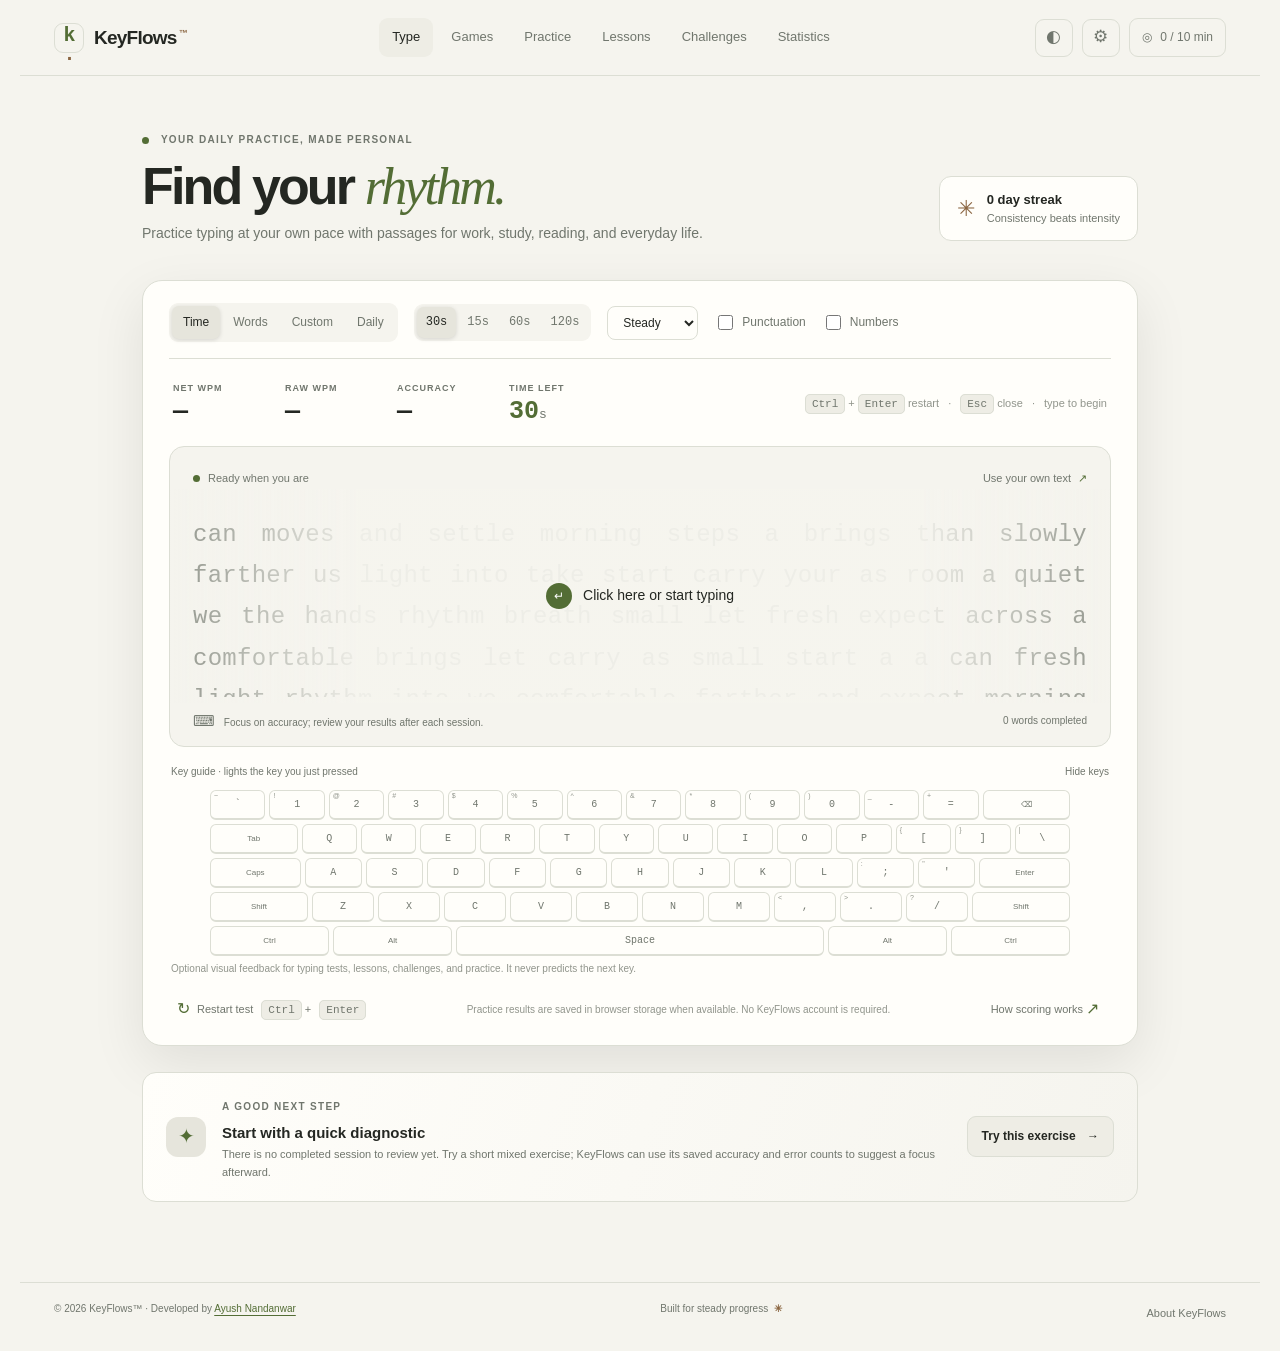
==== commit 3cfe65a0: "feat: add Google AdSense script Co-authored-by: Copilot <223556219+Copilot@users.noreply.github.com>" ====
--- a/index.html
+++ b/index.html
@@ -10,6 +10,7 @@
   <meta property="og:type" content="website">
   <meta property="og:image" content="assets/og-image.svg">
   <link rel="canonical" href="https://keyflows.github.io/">
+  <script async src="https://pagead2.googlesyndication.com/pagead/js/adsbygoogle.js?client=ca-pub-5250790497940859" crossorigin="anonymous"></script>
   <link rel="icon" href="assets/favicon.svg" type="image/svg+xml">
   <link rel="stylesheet" href="css/styles.css?v=1.0.1">
   <link rel="stylesheet" href="css/responsive.css">
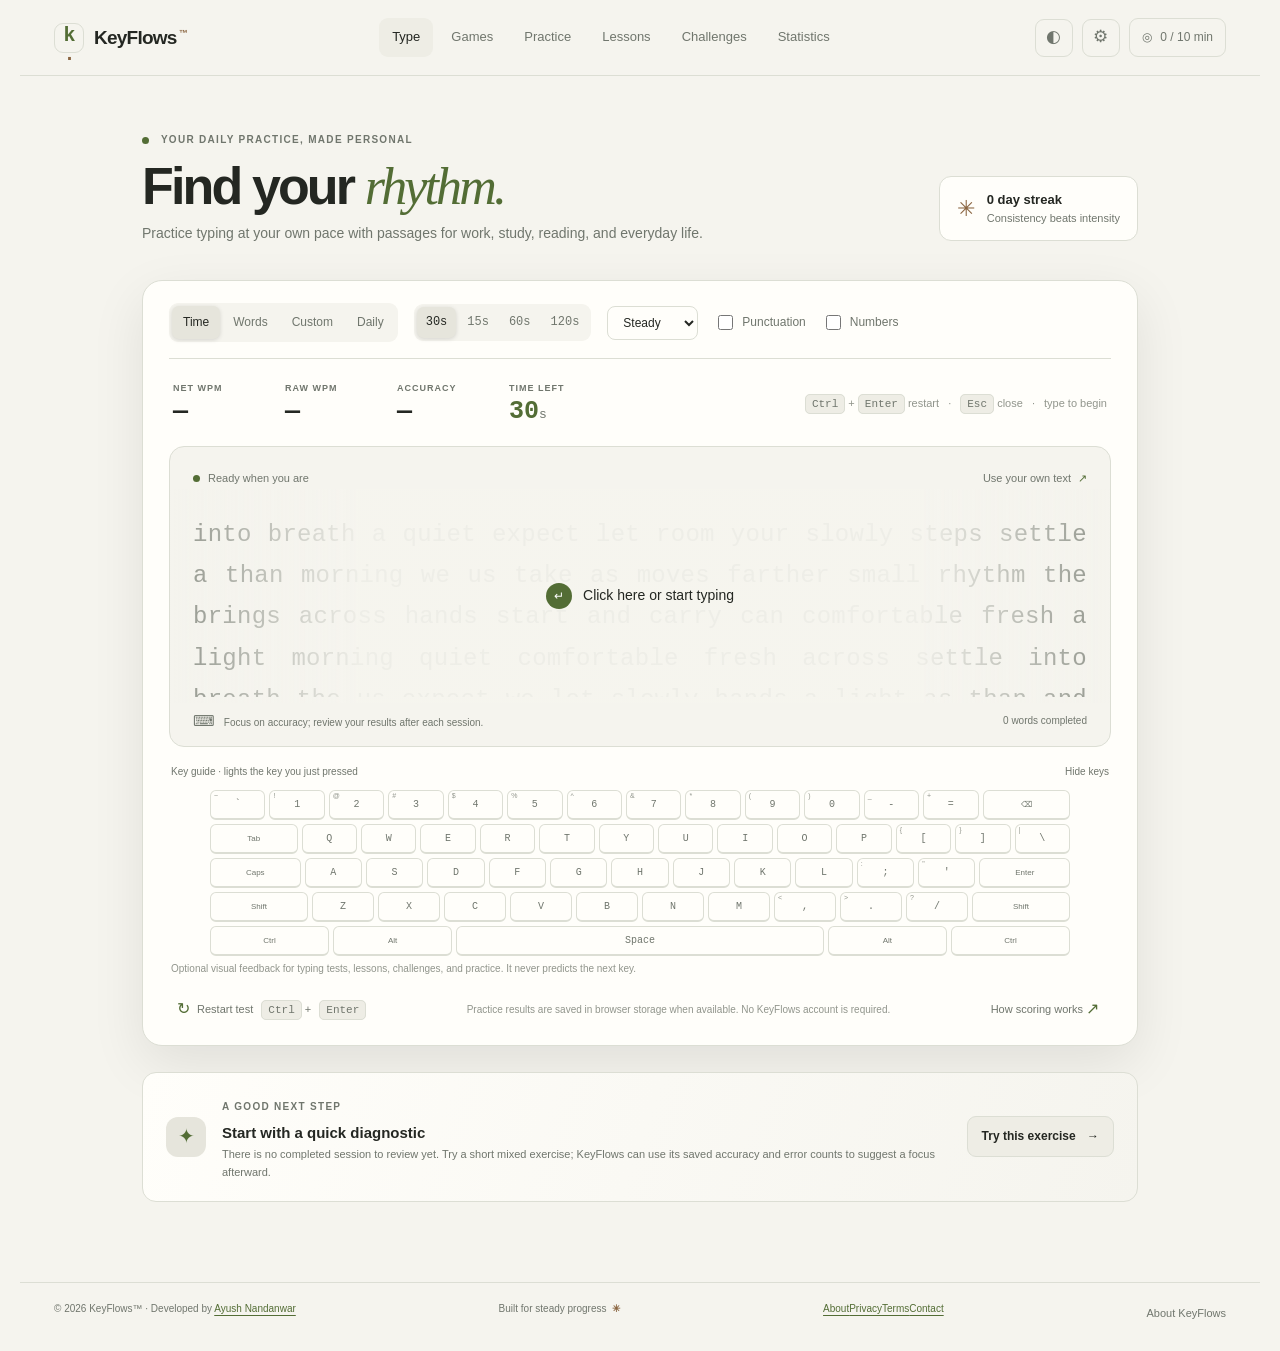
==== commit 23826646: "Add legal navigation to site footer" ====
--- a/index.html
+++ b/index.html
@@ -172,7 +172,7 @@
     <section class="view" id="view-statistics" aria-labelledby="statistics-title"><div class="section-heading"><div><div class="eyebrow">YOUR PRACTICE, OVER TIME</div><h1 id="statistics-title">Progress, <em>not pressure.</em></h1><p class="subhead">A clear view of the work you’ve put in.</p></div><button class="button button-secondary" id="export-btn" title="CSV opens in spreadsheet apps">Download spreadsheet <span>↓</span></button></div><div class="stat-grid"><article class="stat-tile"><span>BEST NET SPEED</span><strong id="stat-best">—</strong><small>words per minute</small></article><article class="stat-tile"><span>AVERAGE NET SPEED</span><strong id="stat-average">—</strong><small>across completed tests</small></article><article class="stat-tile"><span>AVERAGE ACCURACY</span><strong id="stat-accuracy">—</strong><small>all-time average</small></article><article class="stat-tile"><span>TESTS COMPLETED</span><strong id="stat-tests">0</strong><small><span id="stat-hours">0</span> min of practice</small></article></div><div class="charts-grid"><article class="chart-card"><div class="chart-heading"><div><span class="eyebrow">SPEED OVER TIME</span><h2>Your rhythm</h2></div><span class="chart-unit">NET WPM</span></div><svg id="speed-chart" viewBox="0 0 600 200" role="img" aria-label="Interactive speed history chart"><text x="300" y="100" text-anchor="middle">Complete a test to see your progress</text></svg><p id="speed-chart-help" class="chart-interaction-help">Move over the graph to highlight a test; click or touch to keep it selected.</p><p id="speed-chart-summary" class="chart-interaction-summary" role="status" aria-live="polite">No tests to inspect yet.</p></article><article class="chart-card"><div class="chart-heading"><div><span class="eyebrow">ACCURACY OVER TIME</span><h2>Careful counts</h2></div><span class="chart-unit">PERCENT</span></div><svg id="accuracy-chart" viewBox="0 0 600 200" role="img" aria-label="Interactive accuracy history chart"><text x="300" y="100" text-anchor="middle">Complete a test to see your progress</text></svg><p id="accuracy-chart-help" class="chart-interaction-help">Move over the graph to highlight a test; click or touch to keep it selected.</p><p id="accuracy-chart-summary" class="chart-interaction-summary" role="status" aria-live="polite">No tests to inspect yet.</p></article></div><p class="chart-scroll-note">On small screens, swipe charts sideways to read every label.</p><div class="history-heading"><h2>Recent sessions</h2><span id="history-count">0 sessions</span></div><div id="session-history" class="history-list"></div></section>
   </main>
 
-  <footer class="site-footer"><span>© 2026 KeyFlows™ · Developed by <a href="https://ayushnandanwar.github.io/" target="_blank" rel="noopener noreferrer">Ayush Nandanwar</a></span><span>Built for steady progress <b>✳</b></span><button class="text-action" data-view="about">About KeyFlows</button></footer>
+  <footer class="site-footer"><span>© 2026 KeyFlows™ · Developed by <a href="https://ayushnandanwar.github.io/" target="_blank" rel="noopener noreferrer">Ayush Nandanwar</a></span><span>Built for steady progress <b>✳</b></span><nav class="legal-links" aria-label="Legal and information"><a href="about.html">About</a><a href="privacy.html">Privacy</a><a href="terms.html">Terms</a><a href="contact.html">Contact</a></nav><button class="text-action" data-view="about">About KeyFlows</button></footer>
   <div class="toast-region" id="toast-region" aria-live="polite"></div>
 
   <dialog id="journey-exit-dialog" class="dialog" aria-labelledby="journey-exit-title"><div class="eyebrow">PAUSE AT THE NEXT STATION</div><h2 id="journey-exit-title">Leave this journey?</h2><p class="subhead">You can resume where you are, or discard this round. Discarded rounds are not saved.</p><div class="journey-result-actions"><button class="button button-primary" id="journey-exit-resume">Resume journey</button><button class="button button-secondary" id="journey-exit-discard">Discard and exit</button></div></dialog>
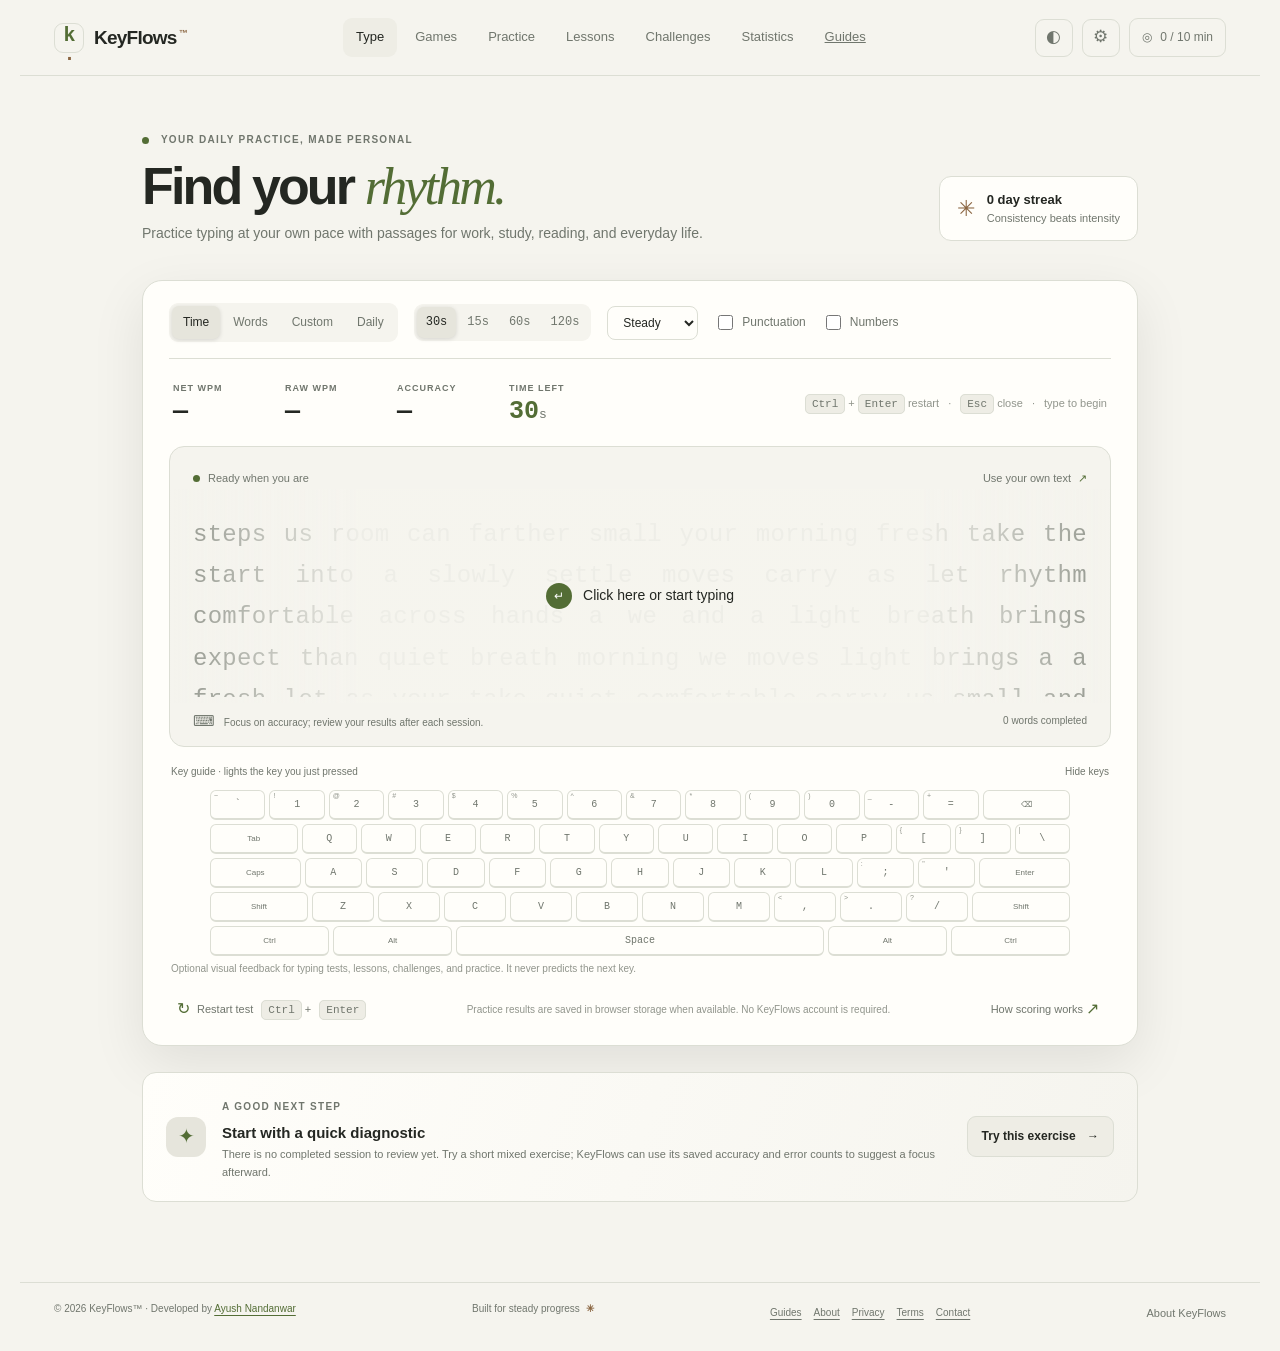
==== commit 53b28a94: "Keep AdSense off interactive practice application; add Guides navigation" ====
--- a/index.html
+++ b/index.html
@@ -10,7 +10,6 @@
   <meta property="og:type" content="website">
   <meta property="og:image" content="assets/og-image.svg">
   <link rel="canonical" href="https://keyflows.github.io/">
-  <script async src="https://pagead2.googlesyndication.com/pagead/js/adsbygoogle.js?client=ca-pub-5250790497940859" crossorigin="anonymous"></script>
   <link rel="icon" href="assets/favicon.svg" type="image/svg+xml">
   <link rel="stylesheet" href="css/styles.css?v=1.0.1">
   <link rel="stylesheet" href="css/responsive.css">
@@ -23,7 +22,7 @@
   <header class="topbar">
     <a class="brand" href="#type" aria-label="KeyFlows home"><span class="brand-mark">k<span>·</span></span><span>KeyFlows<sup>™</sup></span></a>
     <nav class="primary-nav" aria-label="Main navigation">
-      <button class="nav-link active" data-view="type" aria-current="page">Type</button><button class="nav-link" data-view="game">Games</button><button class="nav-link" data-view="practice">Practice</button><button class="nav-link" data-view="lessons">Lessons</button><button class="nav-link" data-view="challenges">Challenges</button><button class="nav-link" data-view="statistics">Statistics</button>
+      <button class="nav-link active" data-view="type" aria-current="page">Type</button><button class="nav-link" data-view="game">Games</button><button class="nav-link" data-view="practice">Practice</button><button class="nav-link" data-view="lessons">Lessons</button><button class="nav-link" data-view="challenges">Challenges</button><button class="nav-link" data-view="statistics">Statistics</button><a class="nav-link guides-nav-link" href="/guides/">Guides</a>
     </nav>
     <div class="top-actions"><button class="icon-button" id="theme-toggle" aria-label="Toggle theme" title="Toggle theme (Ctrl+Shift+L)">◐</button><button class="icon-button" id="settings-open" aria-label="Open settings" title="Settings (Ctrl+,)">⚙</button><button class="profile-pill" id="goal-chip" aria-label="Daily goal progress">◎ <span>0 / 10 min</span></button></div>
   </header>
@@ -172,7 +171,7 @@
     <section class="view" id="view-statistics" aria-labelledby="statistics-title"><div class="section-heading"><div><div class="eyebrow">YOUR PRACTICE, OVER TIME</div><h1 id="statistics-title">Progress, <em>not pressure.</em></h1><p class="subhead">A clear view of the work you’ve put in.</p></div><button class="button button-secondary" id="export-btn" title="CSV opens in spreadsheet apps">Download spreadsheet <span>↓</span></button></div><div class="stat-grid"><article class="stat-tile"><span>BEST NET SPEED</span><strong id="stat-best">—</strong><small>words per minute</small></article><article class="stat-tile"><span>AVERAGE NET SPEED</span><strong id="stat-average">—</strong><small>across completed tests</small></article><article class="stat-tile"><span>AVERAGE ACCURACY</span><strong id="stat-accuracy">—</strong><small>all-time average</small></article><article class="stat-tile"><span>TESTS COMPLETED</span><strong id="stat-tests">0</strong><small><span id="stat-hours">0</span> min of practice</small></article></div><div class="charts-grid"><article class="chart-card"><div class="chart-heading"><div><span class="eyebrow">SPEED OVER TIME</span><h2>Your rhythm</h2></div><span class="chart-unit">NET WPM</span></div><svg id="speed-chart" viewBox="0 0 600 200" role="img" aria-label="Interactive speed history chart"><text x="300" y="100" text-anchor="middle">Complete a test to see your progress</text></svg><p id="speed-chart-help" class="chart-interaction-help">Move over the graph to highlight a test; click or touch to keep it selected.</p><p id="speed-chart-summary" class="chart-interaction-summary" role="status" aria-live="polite">No tests to inspect yet.</p></article><article class="chart-card"><div class="chart-heading"><div><span class="eyebrow">ACCURACY OVER TIME</span><h2>Careful counts</h2></div><span class="chart-unit">PERCENT</span></div><svg id="accuracy-chart" viewBox="0 0 600 200" role="img" aria-label="Interactive accuracy history chart"><text x="300" y="100" text-anchor="middle">Complete a test to see your progress</text></svg><p id="accuracy-chart-help" class="chart-interaction-help">Move over the graph to highlight a test; click or touch to keep it selected.</p><p id="accuracy-chart-summary" class="chart-interaction-summary" role="status" aria-live="polite">No tests to inspect yet.</p></article></div><p class="chart-scroll-note">On small screens, swipe charts sideways to read every label.</p><div class="history-heading"><h2>Recent sessions</h2><span id="history-count">0 sessions</span></div><div id="session-history" class="history-list"></div></section>
   </main>
 
-  <footer class="site-footer"><span>© 2026 KeyFlows™ · Developed by <a href="https://ayushnandanwar.github.io/" target="_blank" rel="noopener noreferrer">Ayush Nandanwar</a></span><span>Built for steady progress <b>✳</b></span><nav class="legal-links" aria-label="Legal and information"><a href="about.html">About</a><a href="privacy.html">Privacy</a><a href="terms.html">Terms</a><a href="contact.html">Contact</a></nav><button class="text-action" data-view="about">About KeyFlows</button></footer>
+  <footer class="site-footer"><span>© 2026 KeyFlows™ · Developed by <a href="https://ayushnandanwar.github.io/" target="_blank" rel="noopener noreferrer">Ayush Nandanwar</a></span><span>Built for steady progress <b>✳</b></span><nav class="legal-links" aria-label="Legal and information"><a href="/guides/">Guides</a><a href="about.html">About</a><a href="privacy.html">Privacy</a><a href="terms.html">Terms</a><a href="contact.html">Contact</a></nav><button class="text-action" data-view="about">About KeyFlows</button></footer>
   <div class="toast-region" id="toast-region" aria-live="polite"></div>
 
   <dialog id="journey-exit-dialog" class="dialog" aria-labelledby="journey-exit-title"><div class="eyebrow">PAUSE AT THE NEXT STATION</div><h2 id="journey-exit-title">Leave this journey?</h2><p class="subhead">You can resume where you are, or discard this round. Discarded rounds are not saved.</p><div class="journey-result-actions"><button class="button button-primary" id="journey-exit-resume">Resume journey</button><button class="button button-secondary" id="journey-exit-discard">Discard and exit</button></div></dialog>
--- a/css/styles.css
+++ b/css/styles.css
@@ -10,3 +10,8 @@
 .certificate-preview-card{margin:17px 0;padding:10px;border:1px solid var(--line);border-radius:12px;background:var(--surface-2)}
 .certificate-preview-card img{display:block;width:100%;height:auto;aspect-ratio:1200/850;object-fit:contain;border-radius:7px}
 .certificate-preview-card figcaption{margin-top:8px;text-align:center;color:var(--muted);font-size:11px}
+
+/* Legal footer links */
+.site-footer .legal-links{display:flex;flex-wrap:wrap;align-items:center;gap:12px}
+.site-footer .legal-links a{color:inherit;text-decoration:underline;text-underline-offset:3px}
+.site-footer .legal-links a:hover{color:var(--accent)}
